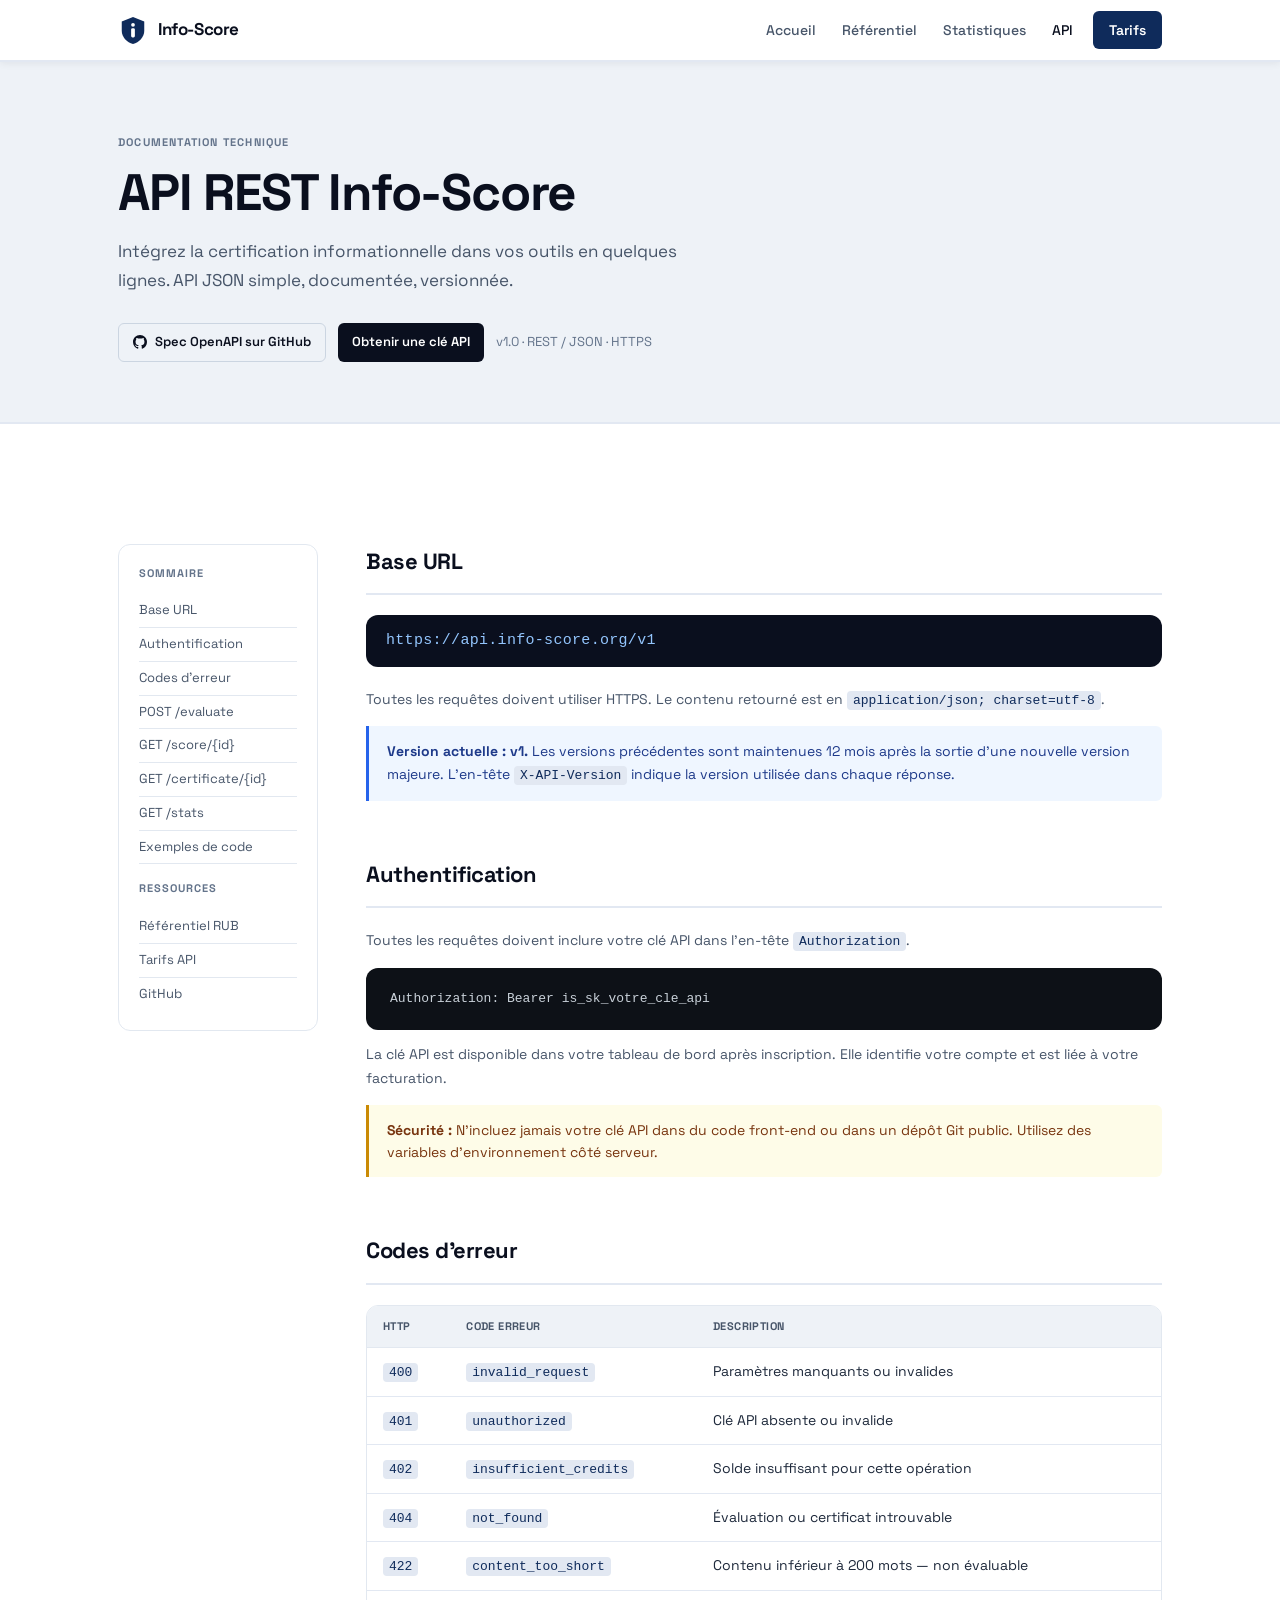
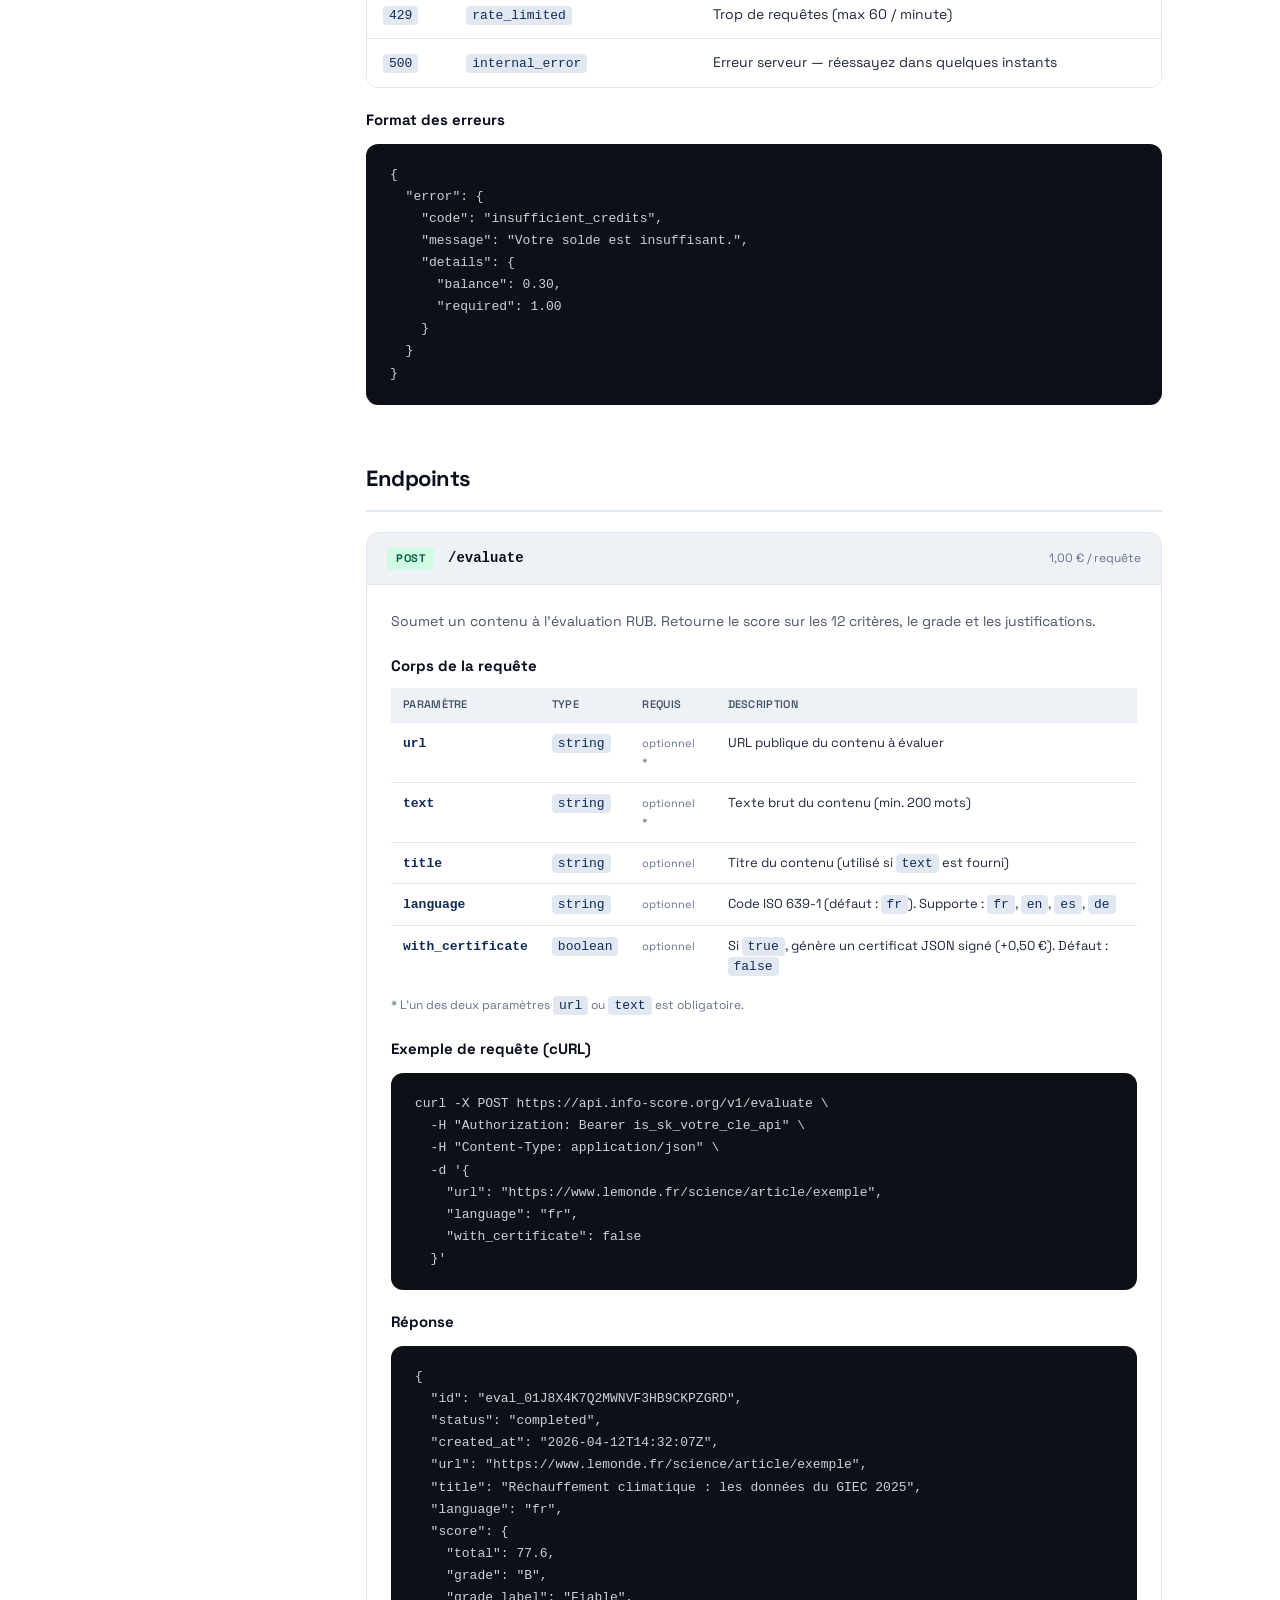
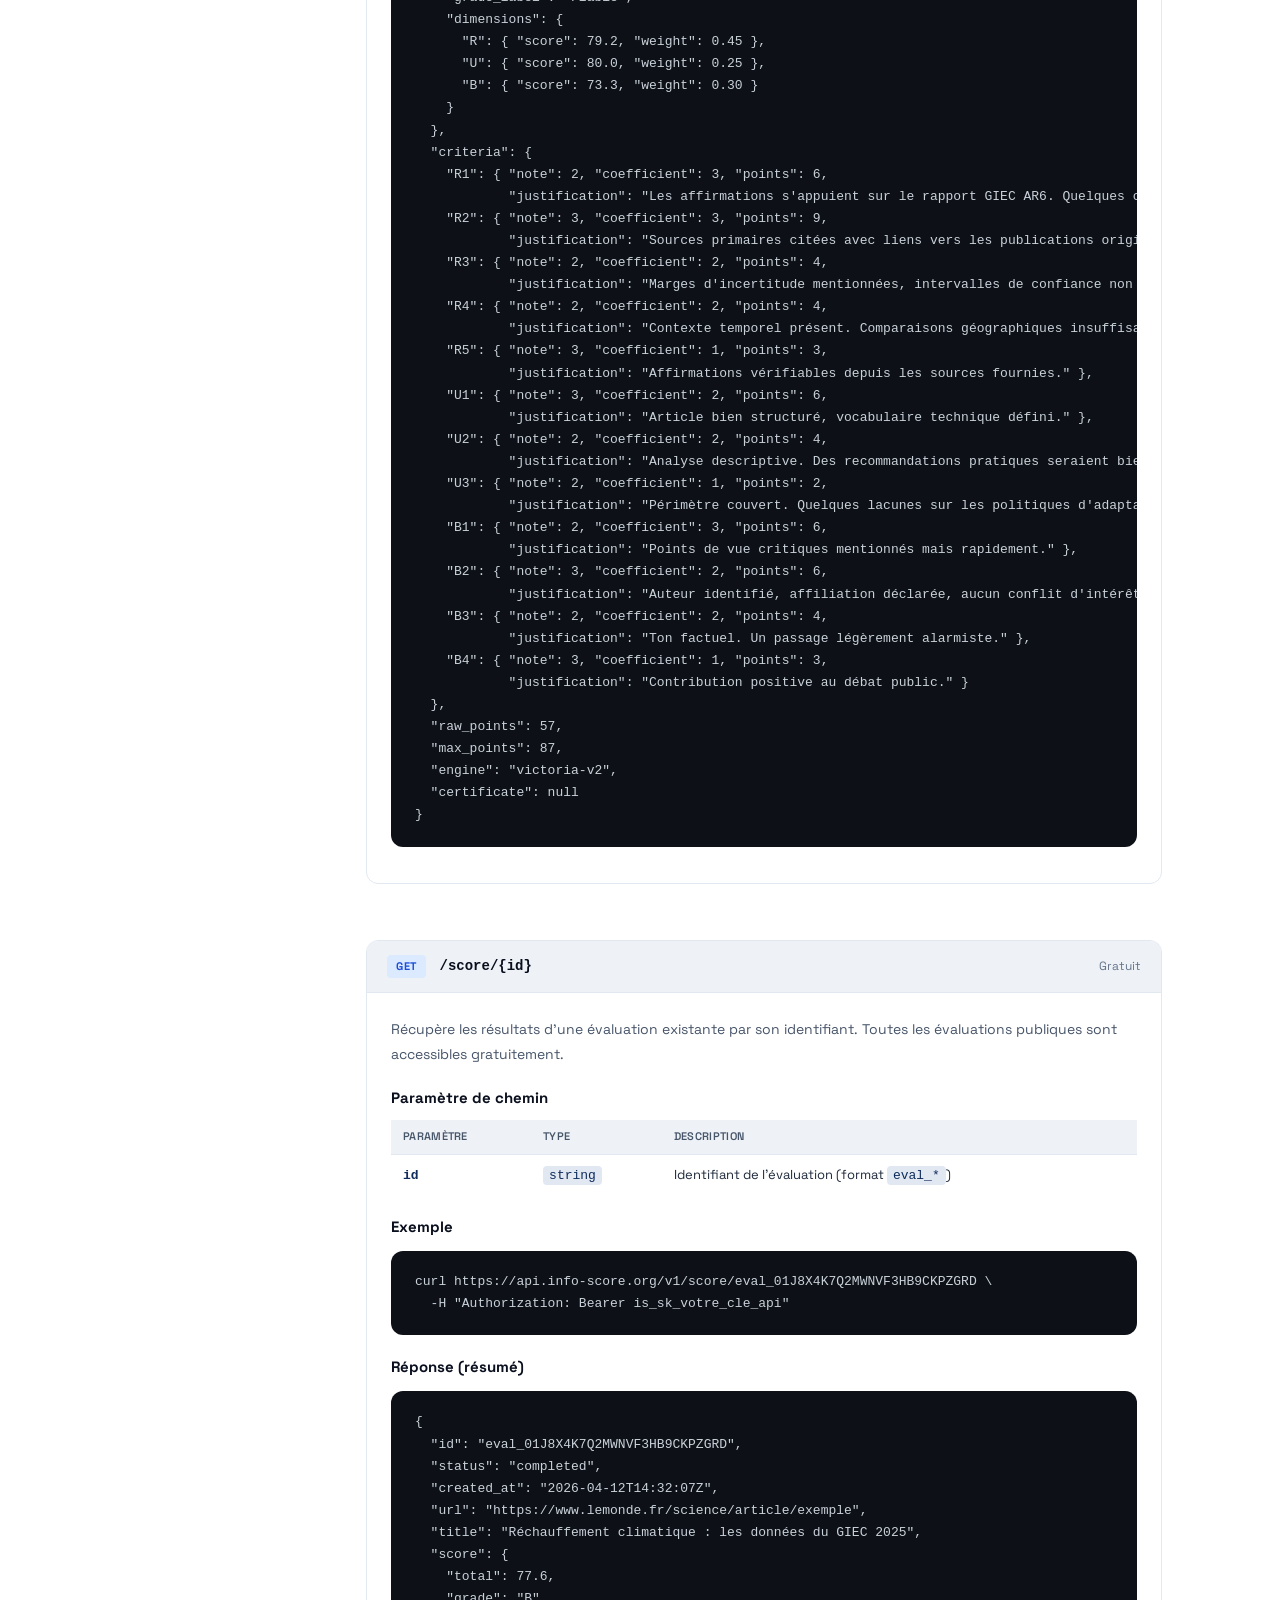
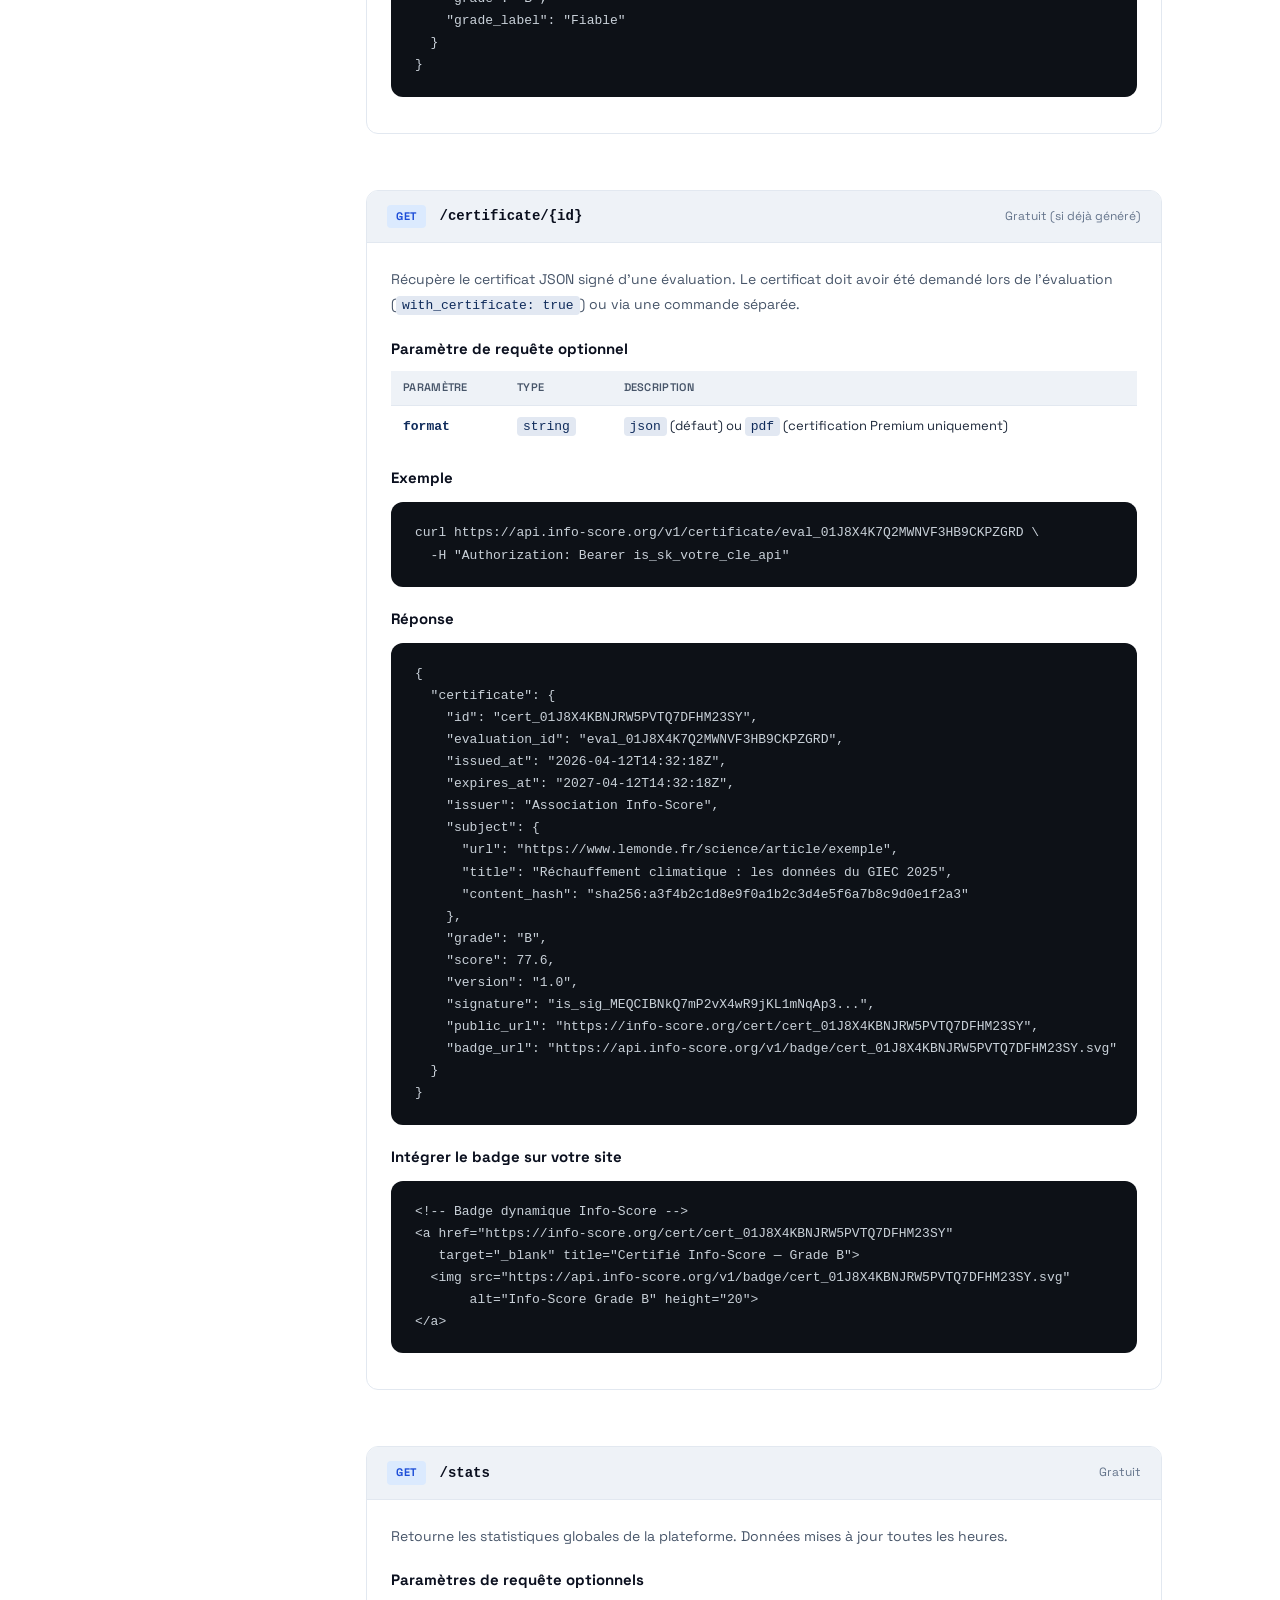
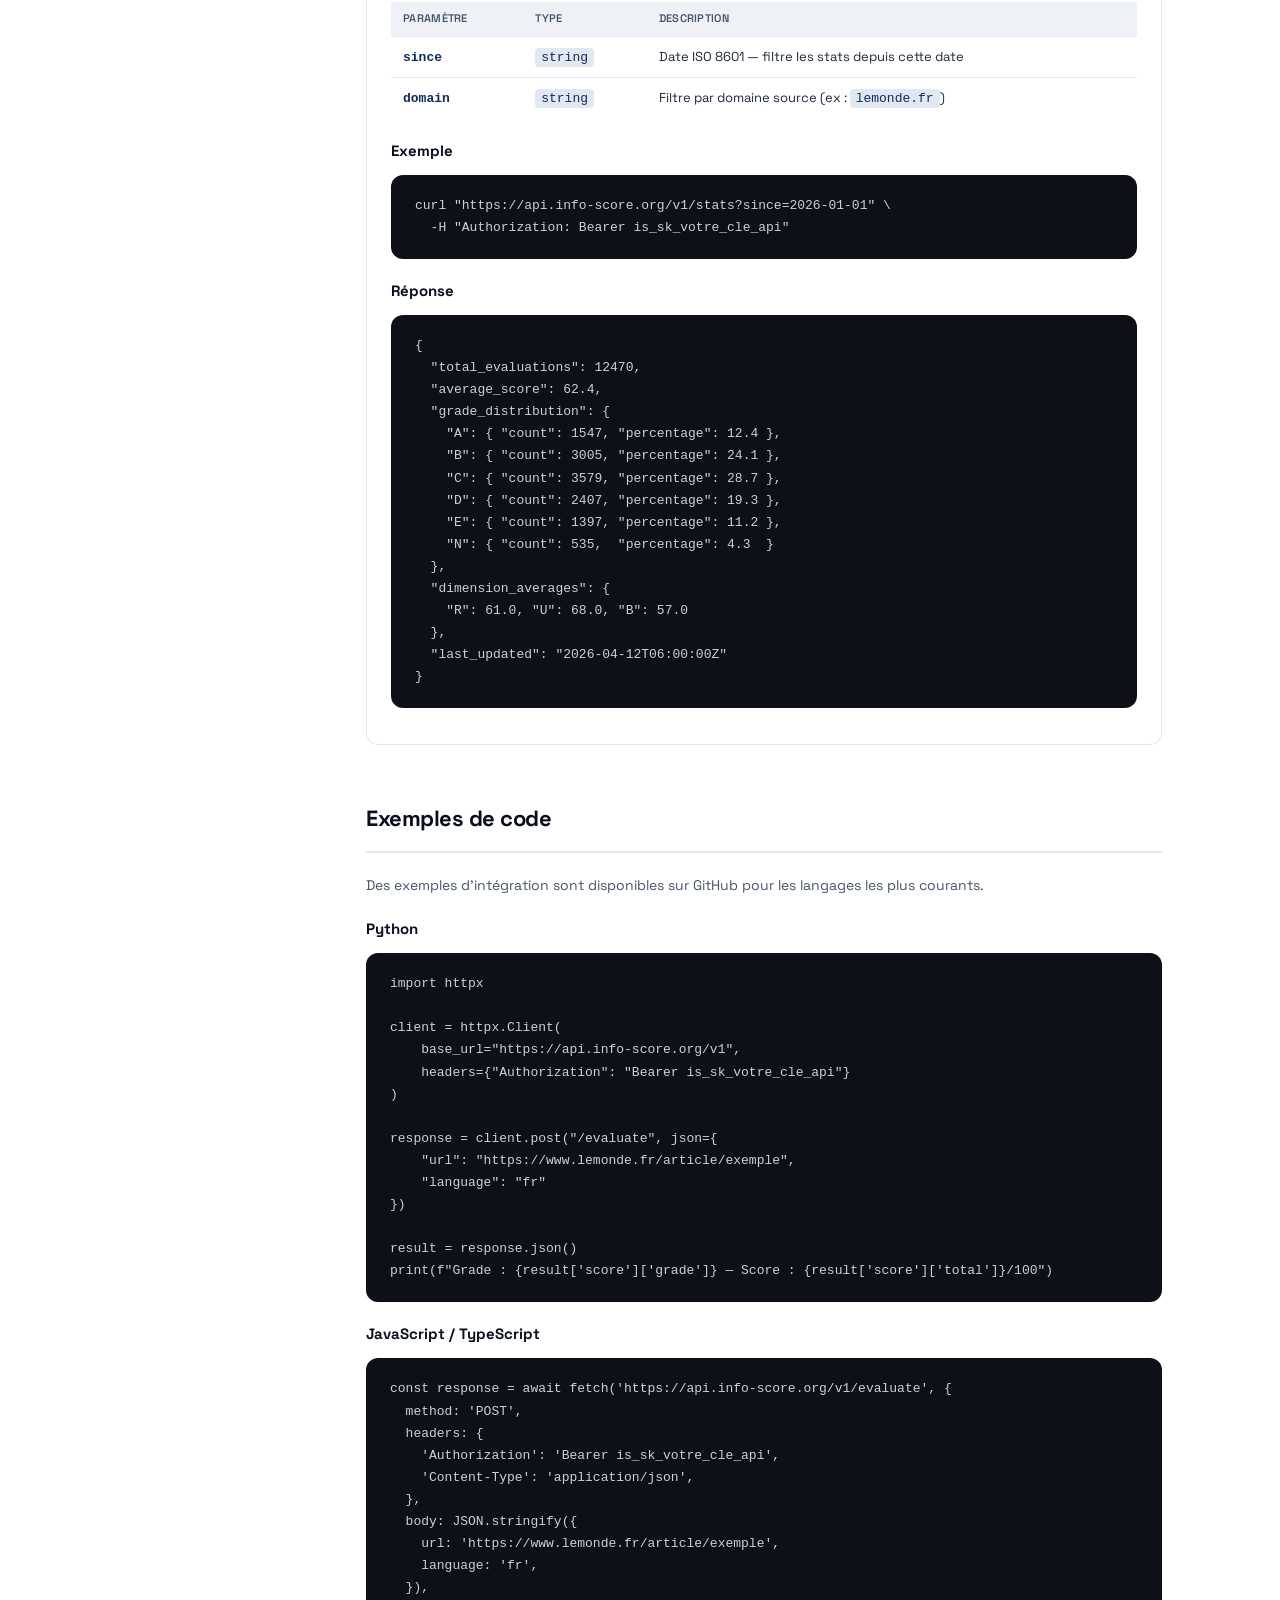
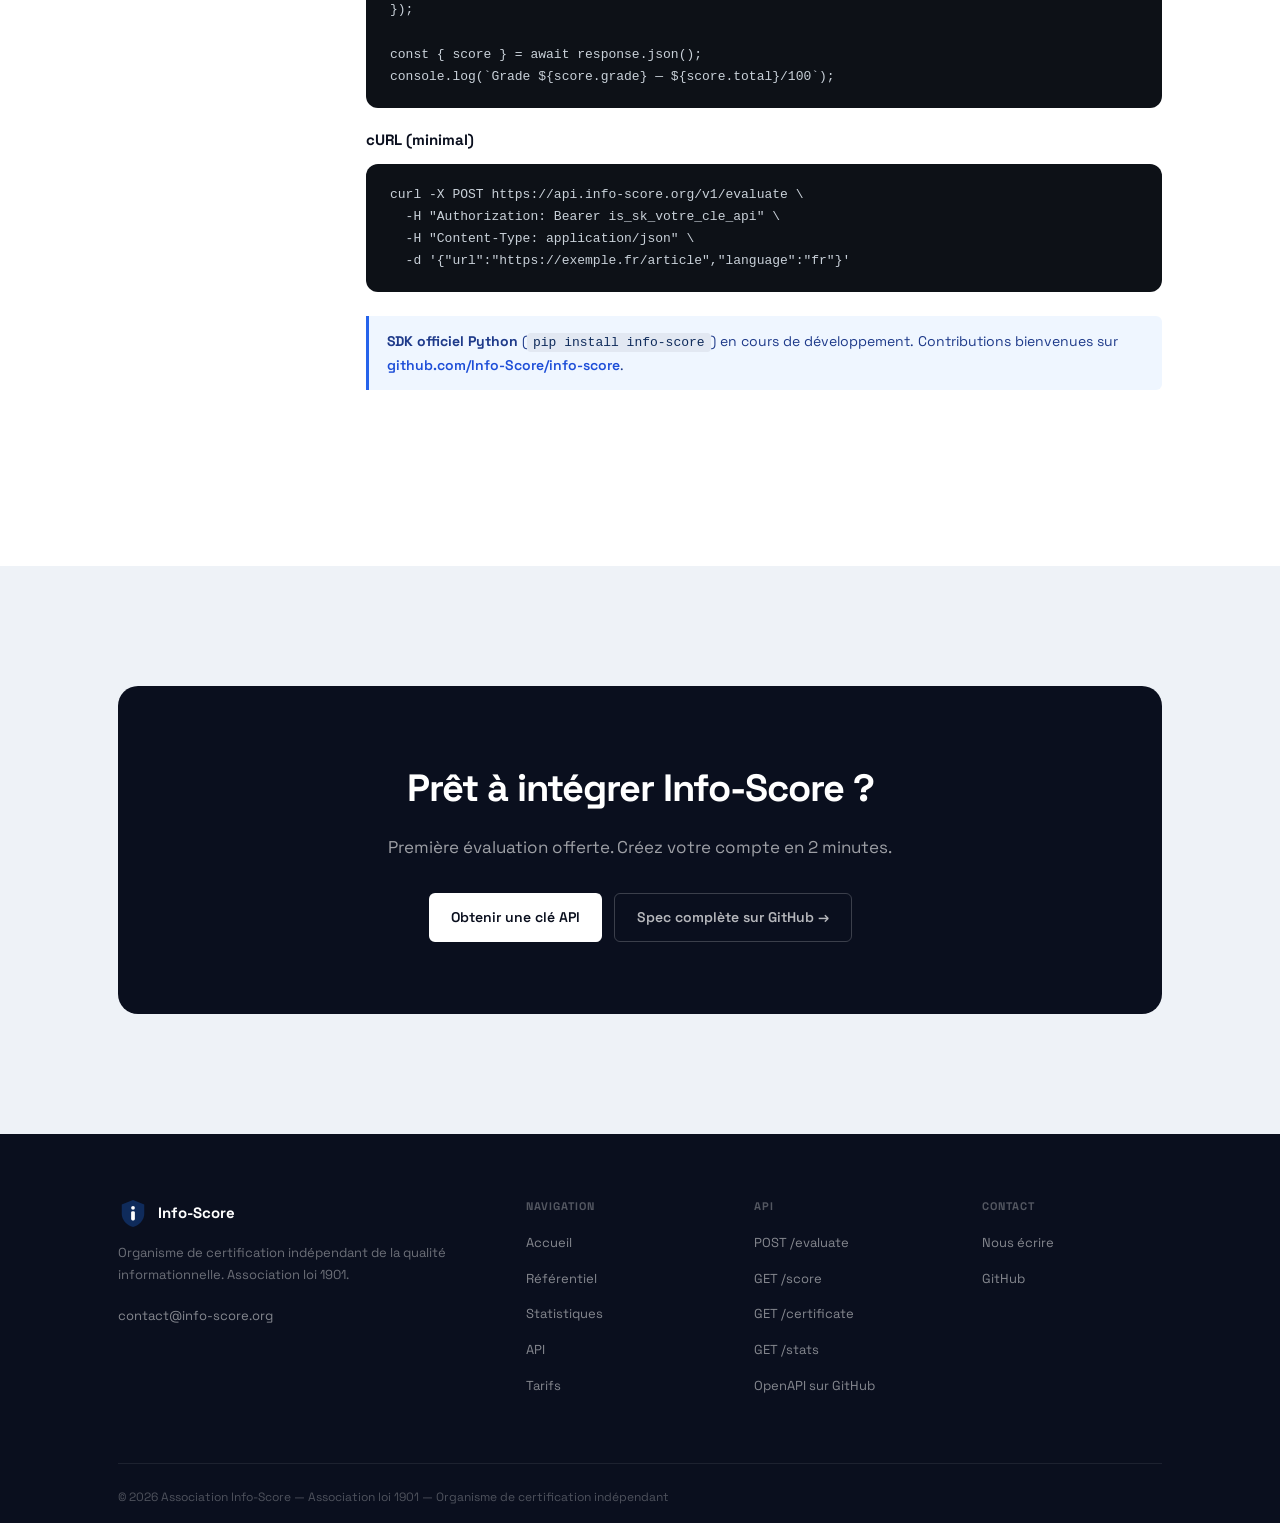
==== api.html @ 418162e5 "fix(og): utiliser og-image.png au lieu de SVG + ajouter dimensions - og:image SVG → PNG (les scraper" ====
<!DOCTYPE html>
<html lang="fr">
<head>
  <meta charset="UTF-8">
  <meta name="viewport" content="width=device-width, initial-scale=1.0">
  <title>API REST — Info-Score</title>
  <meta name="description" content="Documentation de l'API REST Info-Score : évaluer un contenu, récupérer un score, obtenir un certificat. Exemples Python, JS, cURL.">
  <link rel="icon" type="image/svg+xml" href="favicon.svg">
  <meta property="og:type" content="website">
  <meta property="og:site_name" content="Info-Score">
  <meta property="og:title" content="API REST — Info-Score">
  <meta property="og:description" content="Documentation de l'API REST Info-Score : évaluer un contenu, récupérer un score, obtenir un certificat. Exemples Python, JS, cURL.">
  <meta property="og:url" content="https://info-score.org/api.html">
  <meta property="og:image" content="https://info-score.org/og-image.png">
  <meta property="og:image:width" content="1200">
  <meta property="og:image:height" content="630">
  <meta property="og:image:type" content="image/png">
  <meta name="twitter:card" content="summary_large_image">
  <link rel="preconnect" href="https://fonts.googleapis.com">
  <link rel="preconnect" href="https://fonts.gstatic.com" crossorigin>
  <link href="https://fonts.googleapis.com/css2?family=Space+Grotesk:wght@400;500;600;700&display=swap" rel="stylesheet">
  <link rel="stylesheet" href="style.css">
</head>
<body>
  <a href="#main-content" class="skip-link">Aller au contenu principal</a>

  <!-- ── NAV ── -->
  <nav class="nav" aria-label="Navigation principale">
    <div class="container">
      <div class="nav__inner">
        <a href="index.html" class="nav__logo">
          <svg class="nav__logo-mark" viewBox="0 0 32 32" aria-hidden="true"><path d="M16 2 L28 7 L28 17 C28 23.5 22.5 29 16 31 C9.5 29 4 23.5 4 17 L4 7 Z" fill="#0f2b5b"/><circle cx="16" cy="10.5" r="2" fill="#ffffff"/><rect x="14" y="14" width="4" height="10" rx="1.5" fill="#ffffff"/></svg>
          Info-Score
        </a>
        <div class="nav__links" id="navLinks">
          <a href="index.html" class="nav__link">Accueil</a>
          <a href="referentiel.html" class="nav__link">Référentiel</a>
          <a href="statistiques.html" class="nav__link">Statistiques</a>
          <a href="api.html" class="nav__link nav__link--active">API</a>
          <a href="tarifs.html" class="nav__cta">Tarifs</a>
        </div>
        <button class="nav__toggle" onclick="const el=document.getElementById('navLinks');el.classList.toggle('open');this.setAttribute('aria-expanded',el.classList.contains('open'));" aria-label="Ouvrir le menu de navigation" aria-expanded="false">
          <svg width="20" height="20" fill="none" stroke="currentColor" stroke-width="2" viewBox="0 0 24 24">
            <path d="M3 12h18M3 6h18M3 18h18"/>
          </svg>
        </button>
      </div>
    </div>
  </nav>

  <main id="main-content">

  <!-- ── PAGE HEADER ── -->
  <div class="page-header">
    <div class="container">
      <div class="section-label">Documentation technique</div>
      <h1>API REST Info-Score</h1>
      <p>Intégrez la certification informationnelle dans vos outils en quelques lignes. API JSON simple, documentée, versionnée.</p>
      <div class="page-header-actions">
        <a href="https://github.com/Info-Score/info-score/blob/main/openapi.yaml" target="_blank" rel="noopener" class="btn btn--outline btn--sm">
          <svg width="14" height="14" fill="currentColor" viewBox="0 0 24 24"><path d="M12 0c-6.626 0-12 5.373-12 12 0 5.302 3.438 9.8 8.207 11.387.599.111.793-.261.793-.577v-2.234c-3.338.726-4.033-1.416-4.033-1.416-.546-1.387-1.333-1.756-1.333-1.756-1.089-.745.083-.729.083-.729 1.205.084 1.839 1.237 1.839 1.237 1.07 1.834 2.807 1.304 3.492.997.107-.775.418-1.305.762-1.604-2.665-.305-5.467-1.334-5.467-5.931 0-1.311.469-2.381 1.236-3.221-.124-.303-.535-1.524.117-3.176 0 0 1.008-.322 3.301 1.23.957-.266 1.983-.399 3.003-.404 1.02.005 2.047.138 3.006.404 2.291-1.552 3.297-1.23 3.297-1.23.653 1.653.242 2.874.118 3.176.77.84 1.235 1.911 1.235 3.221 0 4.609-2.807 5.624-5.479 5.921.43.372.823 1.102.823 2.222v3.293c0 .319.192.694.801.576 4.765-1.589 8.199-6.086 8.199-11.386 0-6.627-5.373-12-12-12z"/></svg>
          Spec OpenAPI sur GitHub
        </a>
        <a href="tarifs.html" class="btn btn--dark btn--sm">Obtenir une clé API</a>
        <span style="font-size:13px;color:var(--ink-4);align-self:center;">v1.0 · REST / JSON · HTTPS</span>
      </div>
    </div>
  </div>

  <!-- ── MAIN ── -->
  <section class="section">
    <div class="container">
      <div class="api-toc-mobile" aria-label="Navigation rapide API">
        <div class="api-toc-mobile__title">Sommaire</div>
        <ul class="api-toc-mobile__links">
          <li><a href="#base">Base URL</a></li>
          <li><a href="#auth">Authentification</a></li>
          <li><a href="#errors">Codes d'erreur</a></li>
          <li><a href="#evaluate">POST /evaluate</a></li>
          <li><a href="#score">GET /score/{id}</a></li>
          <li><a href="#certificate">GET /certificate/{id}</a></li>
          <li><a href="#stats">GET /stats</a></li>
          <li><a href="#sdks">Exemples de code</a></li>
        </ul>
      </div>

      <div class="api-layout">

        <!-- Sidebar -->
        <aside class="api-toc" aria-label="Navigation dans la documentation API">
          <div class="api-toc-title">Sommaire</div>
          <a href="#base">Base URL</a>
          <a href="#auth">Authentification</a>
          <a href="#errors">Codes d'erreur</a>
          <a href="#evaluate">POST /evaluate</a>
          <a href="#score">GET /score/{id}</a>
          <a href="#certificate">GET /certificate/{id}</a>
          <a href="#stats">GET /stats</a>
          <a href="#sdks">Exemples de code</a>
          <div class="api-toc-title" style="margin-top:16px;">Ressources</div>
          <a href="referentiel.html">Référentiel RUB</a>
          <a href="tarifs.html">Tarifs API</a>
          <a href="https://github.com/Info-Score/info-score" target="_blank" rel="noopener">GitHub</a>
        </aside>

        <!-- Content -->
        <div>

          <!-- Base URL -->
          <div class="api-section" id="base" data-animate>
            <h2>Base URL</h2>
            <div class="base-url">https://api.info-score.org/v1</div>
            <p>Toutes les requêtes doivent utiliser HTTPS. Le contenu retourné est en <code>application/json; charset=utf-8</code>.</p>
            <div class="note">
              <strong>Version actuelle : v1.</strong> Les versions précédentes sont maintenues 12 mois après la sortie d'une nouvelle version majeure. L'en-tête <code>X-API-Version</code> indique la version utilisée dans chaque réponse.
            </div>
          </div>

          <!-- Auth -->
          <div class="api-section" id="auth" data-animate>
            <h2>Authentification</h2>
            <p>Toutes les requêtes doivent inclure votre clé API dans l'en-tête <code>Authorization</code>.</p>
            <pre>Authorization: Bearer is_sk_votre_cle_api</pre>
            <p>La clé API est disponible dans votre tableau de bord après inscription. Elle identifie votre compte et est liée à votre facturation.</p>
            <div class="warn">
              <strong>Sécurité :</strong> N'incluez jamais votre clé API dans du code front-end ou dans un dépôt Git public. Utilisez des variables d'environnement côté serveur.
            </div>
          </div>

          <!-- Errors -->
          <div class="api-section" id="errors" data-animate>
            <h2>Codes d'erreur</h2>
            <div class="table-wrap">
              <table>
                <thead>
                  <tr><th>HTTP</th><th>Code erreur</th><th>Description</th></tr>
                </thead>
                <tbody>
                  <tr><td><code>400</code></td><td><code>invalid_request</code></td><td>Paramètres manquants ou invalides</td></tr>
                  <tr><td><code>401</code></td><td><code>unauthorized</code></td><td>Clé API absente ou invalide</td></tr>
                  <tr><td><code>402</code></td><td><code>insufficient_credits</code></td><td>Solde insuffisant pour cette opération</td></tr>
                  <tr><td><code>404</code></td><td><code>not_found</code></td><td>Évaluation ou certificat introuvable</td></tr>
                  <tr><td><code>422</code></td><td><code>content_too_short</code></td><td>Contenu inférieur à 200 mots — non évaluable</td></tr>
                  <tr><td><code>429</code></td><td><code>rate_limited</code></td><td>Trop de requêtes (max 60 / minute)</td></tr>
                  <tr><td><code>500</code></td><td><code>internal_error</code></td><td>Erreur serveur — réessayez dans quelques instants</td></tr>
                </tbody>
              </table>
            </div>
            <h3>Format des erreurs</h3>
<pre>{
  "error": {
    "code": "insufficient_credits",
    "message": "Votre solde est insuffisant.",
    "details": {
      "balance": 0.30,
      "required": 1.00
    }
  }
}</pre>
          </div>

          <!-- POST /evaluate -->
          <div class="api-section" id="evaluate" data-animate>
            <h2>Endpoints</h2>
            <div class="endpoint">
              <div class="endpoint-header">
                <span class="method method--post">POST</span>
                <span class="endpoint-path">/evaluate</span>
                <span class="endpoint-price">1,00 € / requête</span>
              </div>
              <div class="endpoint-body">
                <p>Soumet un contenu à l'évaluation RUB. Retourne le score sur les 12 critères, le grade et les justifications.</p>

                <h3>Corps de la requête</h3>
                <table class="param-table">
                  <thead><tr><th>Paramètre</th><th>Type</th><th>Requis</th><th>Description</th></tr></thead>
                  <tbody>
                    <tr>
                      <td><span class="param-name">url</span></td>
                      <td><code>string</code></td>
                      <td><span class="param-opt">optionnel *</span></td>
                      <td>URL publique du contenu à évaluer</td>
                    </tr>
                    <tr>
                      <td><span class="param-name">text</span></td>
                      <td><code>string</code></td>
                      <td><span class="param-opt">optionnel *</span></td>
                      <td>Texte brut du contenu (min. 200 mots)</td>
                    </tr>
                    <tr>
                      <td><span class="param-name">title</span></td>
                      <td><code>string</code></td>
                      <td><span class="param-opt">optionnel</span></td>
                      <td>Titre du contenu (utilisé si <code>text</code> est fourni)</td>
                    </tr>
                    <tr>
                      <td><span class="param-name">language</span></td>
                      <td><code>string</code></td>
                      <td><span class="param-opt">optionnel</span></td>
                      <td>Code ISO 639-1 (défaut : <code>fr</code>). Supporte : <code>fr</code>, <code>en</code>, <code>es</code>, <code>de</code></td>
                    </tr>
                    <tr>
                      <td><span class="param-name">with_certificate</span></td>
                      <td><code>boolean</code></td>
                      <td><span class="param-opt">optionnel</span></td>
                      <td>Si <code>true</code>, génère un certificat JSON signé (+0,50 €). Défaut : <code>false</code></td>
                    </tr>
                  </tbody>
                </table>
                <p style="font-size:12px;color:var(--ink-4);margin-top:8px;">* L'un des deux paramètres <code>url</code> ou <code>text</code> est obligatoire.</p>

                <h3>Exemple de requête (cURL)</h3>
<pre>curl -X POST https://api.info-score.org/v1/evaluate \
  -H "Authorization: Bearer is_sk_votre_cle_api" \
  -H "Content-Type: application/json" \
  -d '{
    "url": "https://www.lemonde.fr/science/article/exemple",
    "language": "fr",
    "with_certificate": false
  }'</pre>

                <h3>Réponse</h3>
<pre>{
  "id": "eval_01J8X4K7Q2MWNVF3HB9CKPZGRD",
  "status": "completed",
  "created_at": "2026-04-12T14:32:07Z",
  "url": "https://www.lemonde.fr/science/article/exemple",
  "title": "Réchauffement climatique : les données du GIEC 2025",
  "language": "fr",
  "score": {
    "total": 77.6,
    "grade": "B",
    "grade_label": "Fiable",
    "dimensions": {
      "R": { "score": 79.2, "weight": 0.45 },
      "U": { "score": 80.0, "weight": 0.25 },
      "B": { "score": 73.3, "weight": 0.30 }
    }
  },
  "criteria": {
    "R1": { "note": 2, "coefficient": 3, "points": 6,
            "justification": "Les affirmations s'appuient sur le rapport GIEC AR6. Quelques chiffres non sourcés." },
    "R2": { "note": 3, "coefficient": 3, "points": 9,
            "justification": "Sources primaires citées avec liens vers les publications originales." },
    "R3": { "note": 2, "coefficient": 2, "points": 4,
            "justification": "Marges d'incertitude mentionnées, intervalles de confiance non reportés." },
    "R4": { "note": 2, "coefficient": 2, "points": 4,
            "justification": "Contexte temporel présent. Comparaisons géographiques insuffisantes." },
    "R5": { "note": 3, "coefficient": 1, "points": 3,
            "justification": "Affirmations vérifiables depuis les sources fournies." },
    "U1": { "note": 3, "coefficient": 2, "points": 6,
            "justification": "Article bien structuré, vocabulaire technique défini." },
    "U2": { "note": 2, "coefficient": 2, "points": 4,
            "justification": "Analyse descriptive. Des recommandations pratiques seraient bienvenues." },
    "U3": { "note": 2, "coefficient": 1, "points": 2,
            "justification": "Périmètre couvert. Quelques lacunes sur les politiques d'adaptation." },
    "B1": { "note": 2, "coefficient": 3, "points": 6,
            "justification": "Points de vue critiques mentionnés mais rapidement." },
    "B2": { "note": 3, "coefficient": 2, "points": 6,
            "justification": "Auteur identifié, affiliation déclarée, aucun conflit d'intérêts apparent." },
    "B3": { "note": 2, "coefficient": 2, "points": 4,
            "justification": "Ton factuel. Un passage légèrement alarmiste." },
    "B4": { "note": 3, "coefficient": 1, "points": 3,
            "justification": "Contribution positive au débat public." }
  },
  "raw_points": 57,
  "max_points": 87,
  "engine": "victoria-v2",
  "certificate": null
}</pre>
              </div>
            </div>
          </div>

          <!-- GET /score/{id} -->
          <div class="api-section" id="score" data-animate>
            <div class="endpoint">
              <div class="endpoint-header">
                <span class="method method--get">GET</span>
                <span class="endpoint-path">/score/{id}</span>
                <span class="endpoint-price">Gratuit</span>
              </div>
              <div class="endpoint-body">
                <p>Récupère les résultats d'une évaluation existante par son identifiant. Toutes les évaluations publiques sont accessibles gratuitement.</p>

                <h3>Paramètre de chemin</h3>
                <table class="param-table">
                  <thead><tr><th>Paramètre</th><th>Type</th><th>Description</th></tr></thead>
                  <tbody>
                    <tr>
                      <td><span class="param-name">id</span></td>
                      <td><code>string</code></td>
                      <td>Identifiant de l'évaluation (format <code>eval_*</code>)</td>
                    </tr>
                  </tbody>
                </table>

                <h3>Exemple</h3>
<pre>curl https://api.info-score.org/v1/score/eval_01J8X4K7Q2MWNVF3HB9CKPZGRD \
  -H "Authorization: Bearer is_sk_votre_cle_api"</pre>

                <h3>Réponse (résumé)</h3>
<pre>{
  "id": "eval_01J8X4K7Q2MWNVF3HB9CKPZGRD",
  "status": "completed",
  "created_at": "2026-04-12T14:32:07Z",
  "url": "https://www.lemonde.fr/science/article/exemple",
  "title": "Réchauffement climatique : les données du GIEC 2025",
  "score": {
    "total": 77.6,
    "grade": "B",
    "grade_label": "Fiable"
  }
}</pre>
              </div>
            </div>
          </div>

          <!-- GET /certificate/{id} -->
          <div class="api-section" id="certificate" data-animate>
            <div class="endpoint">
              <div class="endpoint-header">
                <span class="method method--get">GET</span>
                <span class="endpoint-path">/certificate/{id}</span>
                <span class="endpoint-price">Gratuit (si déjà généré)</span>
              </div>
              <div class="endpoint-body">
                <p>Récupère le certificat JSON signé d'une évaluation. Le certificat doit avoir été demandé lors de l'évaluation (<code>with_certificate: true</code>) ou via une commande séparée.</p>

                <h3>Paramètre de requête optionnel</h3>
                <table class="param-table">
                  <thead><tr><th>Paramètre</th><th>Type</th><th>Description</th></tr></thead>
                  <tbody>
                    <tr>
                      <td><span class="param-name">format</span></td>
                      <td><code>string</code></td>
                      <td><code>json</code> (défaut) ou <code>pdf</code> (certification Premium uniquement)</td>
                    </tr>
                  </tbody>
                </table>

                <h3>Exemple</h3>
<pre>curl https://api.info-score.org/v1/certificate/eval_01J8X4K7Q2MWNVF3HB9CKPZGRD \
  -H "Authorization: Bearer is_sk_votre_cle_api"</pre>

                <h3>Réponse</h3>
<pre>{
  "certificate": {
    "id": "cert_01J8X4KBNJRW5PVTQ7DFHM23SY",
    "evaluation_id": "eval_01J8X4K7Q2MWNVF3HB9CKPZGRD",
    "issued_at": "2026-04-12T14:32:18Z",
    "expires_at": "2027-04-12T14:32:18Z",
    "issuer": "Association Info-Score",
    "subject": {
      "url": "https://www.lemonde.fr/science/article/exemple",
      "title": "Réchauffement climatique : les données du GIEC 2025",
      "content_hash": "sha256:a3f4b2c1d8e9f0a1b2c3d4e5f6a7b8c9d0e1f2a3"
    },
    "grade": "B",
    "score": 77.6,
    "version": "1.0",
    "signature": "is_sig_MEQCIBNkQ7mP2vX4wR9jKL1mNqAp3...",
    "public_url": "https://info-score.org/cert/cert_01J8X4KBNJRW5PVTQ7DFHM23SY",
    "badge_url": "https://api.info-score.org/v1/badge/cert_01J8X4KBNJRW5PVTQ7DFHM23SY.svg"
  }
}</pre>

                <h3>Intégrer le badge sur votre site</h3>
<pre>&lt;!-- Badge dynamique Info-Score --&gt;
&lt;a href="https://info-score.org/cert/cert_01J8X4KBNJRW5PVTQ7DFHM23SY"
   target="_blank" title="Certifié Info-Score — Grade B"&gt;
  &lt;img src="https://api.info-score.org/v1/badge/cert_01J8X4KBNJRW5PVTQ7DFHM23SY.svg"
       alt="Info-Score Grade B" height="20"&gt;
&lt;/a&gt;</pre>
              </div>
            </div>
          </div>

          <!-- GET /stats -->
          <div class="api-section" id="stats" data-animate>
            <div class="endpoint">
              <div class="endpoint-header">
                <span class="method method--get">GET</span>
                <span class="endpoint-path">/stats</span>
                <span class="endpoint-price">Gratuit</span>
              </div>
              <div class="endpoint-body">
                <p>Retourne les statistiques globales de la plateforme. Données mises à jour toutes les heures.</p>

                <h3>Paramètres de requête optionnels</h3>
                <table class="param-table">
                  <thead><tr><th>Paramètre</th><th>Type</th><th>Description</th></tr></thead>
                  <tbody>
                    <tr>
                      <td><span class="param-name">since</span></td>
                      <td><code>string</code></td>
                      <td>Date ISO 8601 — filtre les stats depuis cette date</td>
                    </tr>
                    <tr>
                      <td><span class="param-name">domain</span></td>
                      <td><code>string</code></td>
                      <td>Filtre par domaine source (ex : <code>lemonde.fr</code>)</td>
                    </tr>
                  </tbody>
                </table>

                <h3>Exemple</h3>
<pre>curl "https://api.info-score.org/v1/stats?since=2026-01-01" \
  -H "Authorization: Bearer is_sk_votre_cle_api"</pre>

                <h3>Réponse</h3>
<pre>{
  "total_evaluations": 12470,
  "average_score": 62.4,
  "grade_distribution": {
    "A": { "count": 1547, "percentage": 12.4 },
    "B": { "count": 3005, "percentage": 24.1 },
    "C": { "count": 3579, "percentage": 28.7 },
    "D": { "count": 2407, "percentage": 19.3 },
    "E": { "count": 1397, "percentage": 11.2 },
    "N": { "count": 535,  "percentage": 4.3  }
  },
  "dimension_averages": {
    "R": 61.0, "U": 68.0, "B": 57.0
  },
  "last_updated": "2026-04-12T06:00:00Z"
}</pre>
              </div>
            </div>
          </div>

          <!-- SDKs -->
          <div class="api-section" id="sdks" data-animate>
            <h2>Exemples de code</h2>
            <p>Des exemples d'intégration sont disponibles sur GitHub pour les langages les plus courants.</p>

            <h3>Python</h3>
<pre>import httpx

client = httpx.Client(
    base_url="https://api.info-score.org/v1",
    headers={"Authorization": "Bearer is_sk_votre_cle_api"}
)

response = client.post("/evaluate", json={
    "url": "https://www.lemonde.fr/article/exemple",
    "language": "fr"
})

result = response.json()
print(f"Grade : {result['score']['grade']} — Score : {result['score']['total']}/100")</pre>

            <h3>JavaScript / TypeScript</h3>
<pre>const response = await fetch('https://api.info-score.org/v1/evaluate', {
  method: 'POST',
  headers: {
    'Authorization': 'Bearer is_sk_votre_cle_api',
    'Content-Type': 'application/json',
  },
  body: JSON.stringify({
    url: 'https://www.lemonde.fr/article/exemple',
    language: 'fr',
  }),
});

const { score } = await response.json();
console.log(`Grade ${score.grade} — ${score.total}/100`);</pre>

            <h3>cURL (minimal)</h3>
<pre>curl -X POST https://api.info-score.org/v1/evaluate \
  -H "Authorization: Bearer is_sk_votre_cle_api" \
  -H "Content-Type: application/json" \
  -d '{"url":"https://exemple.fr/article","language":"fr"}'</pre>

            <div class="note" style="margin-top:24px;">
              <strong>SDK officiel Python</strong> (<code>pip install info-score</code>) en cours de développement. Contributions bienvenues sur <a href="https://github.com/Info-Score/info-score" target="_blank" rel="noopener" style="color:#1d4ed8;font-weight:600;">github.com/Info-Score/info-score</a>.
            </div>
          </div>

        </div>
      </div>
    </div>
  </section>

  <!-- ── CTA ── -->
  <section class="section section--alt">
    <div class="container" data-animate>
      <div class="cta-block">
        <h2>Prêt à intégrer Info-Score ?</h2>
        <p>Première évaluation offerte. Créez votre compte en 2 minutes.</p>
        <div class="flex flex-wrap justify-center gap-12">
          <a href="mailto:contact@info-score.org?subject=Création de compte API" class="btn btn--light">Obtenir une clé API</a>
          <a href="https://github.com/Info-Score/info-score/blob/main/openapi.yaml" target="_blank" rel="noopener" class="btn btn--ghost-white">Spec complète sur GitHub →</a>
        </div>
      </div>
    </div>
  </section>

  </main>

  <!-- ── FOOTER ── -->
  <footer class="footer">
    <div class="container">
      <div class="footer__grid">
        <div>
          <div class="footer__brand">
            <svg class="nav__logo-mark" viewBox="0 0 32 32" aria-hidden="true"><path d="M16 2 L28 7 L28 17 C28 23.5 22.5 29 16 31 C9.5 29 4 23.5 4 17 L4 7 Z" fill="#0f2b5b"/><circle cx="16" cy="10.5" r="2" fill="#ffffff"/><rect x="14" y="14" width="4" height="10" rx="1.5" fill="#ffffff"/></svg>
            <div class="footer__brand-name">Info-Score</div>
          </div>
          <p class="footer__brand-desc">Organisme de certification indépendant de la qualité informationnelle. Association loi 1901.</p>
          <a href="mailto:contact@info-score.org" class="footer__mail">contact@info-score.org</a>
        </div>
        <div>
          <div class="footer__col-title">Navigation</div>
          <ul class="footer__links">
            <li><a href="index.html">Accueil</a></li>
            <li><a href="referentiel.html">Référentiel</a></li>
            <li><a href="statistiques.html">Statistiques</a></li>
            <li><a href="api.html">API</a></li>
            <li><a href="tarifs.html">Tarifs</a></li>
          </ul>
        </div>
        <div>
          <div class="footer__col-title">API</div>
          <ul class="footer__links">
            <li><a href="#evaluate">POST /evaluate</a></li>
            <li><a href="#score">GET /score</a></li>
            <li><a href="#certificate">GET /certificate</a></li>
            <li><a href="#stats">GET /stats</a></li>
            <li><a href="https://github.com/Info-Score/info-score/blob/main/openapi.yaml" target="_blank" rel="noopener">OpenAPI sur GitHub</a></li>
          </ul>
        </div>
        <div>
          <div class="footer__col-title">Contact</div>
          <ul class="footer__links">
            <li><a href="mailto:contact@info-score.org">Nous écrire</a></li>
            <li><a href="https://github.com/Info-Score/info-score" target="_blank" rel="noopener">GitHub</a></li>
          </ul>
        </div>
      </div>
      <div class="footer__bottom">
        <div>© 2026 Association Info-Score — Association loi 1901 — Organisme de certification indépendant</div>
      </div>
    </div>
  </footer>

  <script>
    const obs = new IntersectionObserver(entries => {
      entries.forEach(e => { if (e.isIntersecting) e.target.classList.add('is-visible'); });
    }, { threshold: 0.07, rootMargin: '0px 0px -40px 0px' });
    document.querySelectorAll('[data-animate]').forEach(el => obs.observe(el));
  </script>
</body>
</html>
---- style.css ----
/* ============================================================
   Info-Score v2 — Design System
   Minimaliste radical · Space Grotesk · Accent deep navy
   ============================================================ */

/* ---- Design tokens ---- */
:root {
  --font: 'Space Grotesk', system-ui, -apple-system, sans-serif;

  /* Neutrals */
  --ink:       #0a0f1e;
  --ink-2:     #1e293b;
  --ink-3:     #475569;
  --ink-4:     #64748b;
  --surface:   #ffffff;
  --surface-2: #eef2f7;
  --surface-3: #e2e8f2;
  --accent:    #0f2b5b;
  --accent-h:  #1a3a6b;
  --border:    #e2e8f0;
  --border-2:  #cbd5e1;

  /* Grade palette */
  --ga: #16a34a; --ga-bg: #f0fdf4; --ga-bd: #bbf7d0;
  --gb: #2563eb; --gb-bg: #eff6ff; --gb-bd: #bfdbfe;
  --gc: #ca8a04; --gc-bg: #fefce8; --gc-bd: #fef08a;
  --gd: #ea580c; --gd-bg: #fff7ed; --gd-bd: #fed7aa;
  --ge: #dc2626; --ge-bg: #fef2f2; --ge-bd: #fecaca;
  --gn: #64748b; --gn-bg: #f8fafc; --gn-bd: #e2e8f0;

  /* Scale */
  --section:   120px;
  --container: 1100px;
  --r:         6px;
  --r-lg:      12px;
  --r-xl:      20px;

  /* Shadow */
  --sh-sm: 0 1px 4px rgba(10,15,30,.08);
  --sh:    0 2px 12px rgba(10,15,30,.10), 0 1px 3px rgba(10,15,30,.06);
  --sh-lg: 0 12px 36px rgba(10,15,30,.14), 0 4px 8px rgba(10,15,30,.08);

  --ease: cubic-bezier(.4,0,.2,1);
  --t: .2s;
}

/* ---- Reset ---- */
*, *::before, *::after { box-sizing: border-box; margin: 0; padding: 0; }
html { scroll-behavior: smooth; font-size: 16px; }
body {
  font-family: var(--font);
  color: var(--ink);
  background: var(--surface);
  line-height: 1.6;
  -webkit-font-smoothing: antialiased;
  -moz-osx-font-smoothing: grayscale;
}
img, svg { max-width: 100%; display: block; }
a { color: inherit; text-decoration: none; }
button { font-family: inherit; }

/* ---- Layout ---- */
.container {
  max-width: var(--container);
  margin: 0 auto;
  padding: 0 28px;
}
.section       { padding: var(--section) 0; }
.section--alt  { background: var(--surface-2); }
.section--dark { background: var(--ink); color: var(--surface); }

/* ---- Navigation ---- */
.nav {
  position: sticky; top: 0; z-index: 200;
  background: rgba(255,255,255,.97);
  backdrop-filter: blur(12px);
  -webkit-backdrop-filter: blur(12px);
  border-bottom: 2px solid var(--surface-3);
  box-shadow: 0 1px 8px rgba(10,15,30,.07);
}
.nav__inner {
  display: flex; align-items: center;
  justify-content: space-between;
  height: 60px; gap: 8px;
}
.nav__logo {
  display: flex; align-items: center; gap: 10px;
  font-weight: 800; font-size: 17px; color: var(--ink);
  letter-spacing: -.4px; flex-shrink: 0;
}
.nav__logo-mark {
  width: 30px; height: 30px; flex-shrink: 0;
}
.nav__links { display: flex; align-items: center; gap: 2px; }
.nav__link {
  padding: 7px 12px; border-radius: var(--r);
  font-size: 14px; font-weight: 500; color: var(--ink-3);
  transition: color var(--t) var(--ease), background var(--t) var(--ease);
}
.nav__link:hover { color: var(--ink); background: var(--surface-2); }
.nav__link--active { color: var(--ink); }
.nav__cta {
  padding: 8px 16px; border-radius: var(--r);
  font-size: 14px; font-weight: 600;
  background: var(--accent); color: #fff;
  transition: background var(--t) var(--ease);
  margin-left: 6px;
}
.nav__cta:hover { background: var(--accent-h); }
.nav__toggle {
  display: none; background: none; border: none;
  cursor: pointer; color: var(--ink); padding: 4px;
}

/* ---- Hero ---- */
.hero {
  padding: 100px 0 80px;
  border-bottom: 1px solid var(--border);
}
.hero__label {
  display: inline-flex; align-items: center; gap: 6px;
  font-size: 12px; font-weight: 600; letter-spacing: .5px;
  text-transform: uppercase; color: var(--ink-3);
  padding: 5px 12px; border: 1px solid var(--border);
  border-radius: 100px; margin-bottom: 28px;
}
.hero__title {
  font-size: clamp(40px, 6.5vw, 80px);
  font-weight: 700; line-height: 1.06;
  letter-spacing: -2.5px; color: var(--ink);
  margin-bottom: 24px; max-width: 880px;
}
.hero__sub {
  font-size: clamp(16px, 1.8vw, 19px);
  color: var(--ink-3); line-height: 1.7;
  max-width: 560px; margin-bottom: 40px;
}
.hero__actions {
  display: flex; gap: 12px; align-items: center;
  flex-wrap: wrap; margin-bottom: 68px;
}
.hero__stats {
  display: flex; padding-top: 40px;
  border-top: 1px solid var(--border);
}
.hero__stat {
  flex: 1; padding-right: 32px;
  border-right: 1px solid var(--border);
  margin-right: 32px;
}
.hero__stat:last-child {
  border-right: none; margin-right: 0; padding-right: 0;
}
.hero__stat-n {
  font-size: 38px; font-weight: 800; color: var(--accent);
  letter-spacing: -2px; line-height: 1.05;
}
.hero__stat-l {
  font-size: 13px; color: var(--ink-3); margin-top: 6px; font-weight: 500;
}

/* ---- Buttons ---- */
.btn {
  display: inline-flex; align-items: center; gap: 8px;
  padding: 12px 22px; border-radius: var(--r);
  font-size: 14px; font-weight: 600; font-family: var(--font);
  cursor: pointer; border: none;
  transition: all var(--t) var(--ease); white-space: nowrap;
}
.btn--dark {
  background: var(--ink); color: #fff;
}
.btn--dark:hover { background: var(--ink-2); }
.btn--accent {
  background: var(--accent); color: #fff;
}
.btn--accent:hover { background: var(--accent-h); }
.btn--outline {
  background: transparent; color: var(--ink);
  border: 1px solid var(--border-2);
}
.btn--outline:hover { border-color: var(--ink); background: var(--surface-2); }
.btn--ghost {
  background: transparent; color: var(--ink-3);
  padding-left: 0; padding-right: 0;
}
.btn--ghost:hover { color: var(--ink); }
.btn--sm { padding: 8px 14px; font-size: 13px; }

/* ---- Badges ---- */
.badge {
  display: inline-flex; align-items: center; justify-content: center;
  font-weight: 800; letter-spacing: .5px; line-height: 1;
}
.badge--lg { width: 48px; height: 48px; font-size: 22px; border-radius: var(--r-lg); }
.badge--md { width: 36px; height: 36px; font-size: 16px; border-radius: var(--r); }
.badge--sm { width: 26px; height: 26px; font-size: 11px; border-radius: 4px; }
.badge--A { background: var(--ga); color: #fff; }
.badge--B { background: var(--gb); color: #fff; }
.badge--C { background: var(--gc); color: #fff; }
.badge--D { background: var(--gd); color: #fff; }
.badge--E { background: var(--ge); color: #fff; }
.badge--N { background: var(--gn); color: #fff; }

/* ---- Generic card ---- */
.card {
  background: var(--surface); border: 1px solid var(--border);
  border-radius: var(--r-lg); padding: 28px;
  box-shadow: var(--sh-sm);
  transition: box-shadow var(--t) var(--ease), border-color var(--t) var(--ease);
}
.card:hover { box-shadow: var(--sh-lg); border-color: var(--border-2); }

/* ---- Section headers ---- */
.section-label {
  font-size: 11px; font-weight: 700; letter-spacing: 1.2px;
  text-transform: uppercase; color: var(--ink-4); margin-bottom: 12px;
}
.section-title {
  font-size: clamp(22px, 3vw, 36px); font-weight: 700;
  letter-spacing: -.8px; line-height: 1.2; margin-bottom: 14px;
}
.section-sub {
  font-size: 16px; color: var(--ink-3); line-height: 1.65;
  max-width: 520px;
}
.section-header         { margin-bottom: 56px; }
.section-header--center { text-align: center; }
.section-header--center .section-sub { margin: 0 auto; }

/* ---- Page header (interior) ---- */
.page-header {
  padding: 72px 0 60px;
  background: var(--surface-2);
  border-bottom: 2px solid var(--surface-3);
}
.page-header h1 {
  font-size: clamp(28px, 4vw, 52px);
  font-weight: 700; letter-spacing: -1.2px;
  line-height: 1.12; margin-bottom: 16px;
}
.page-header p {
  font-size: 17px; color: var(--ink-3);
  max-width: 580px; line-height: 1.7;
}
.page-header-actions { display: flex; gap: 12px; flex-wrap: wrap; margin-top: 28px; }

/* ---- TOC bar ---- */
.toc-bar {
  background: var(--surface); border-bottom: 1px solid var(--border);
  position: sticky; top: 60px; z-index: 100;
}
.toc-bar__inner {
  display: flex; align-items: center; gap: 6px;
  padding: 11px 0; overflow-x: auto; white-space: nowrap;
  font-size: 13px; color: var(--ink-4); scrollbar-width: none;
}
.toc-bar__inner::-webkit-scrollbar { display: none; }
.toc-bar__inner a { color: var(--ink-3); font-weight: 500; transition: color var(--t) var(--ease); }
.toc-bar__inner a:hover { color: var(--accent); }
.toc-sep { color: var(--border-2); user-select: none; }

/* ---- RUB cards ---- */
.rub-grid { display: grid; grid-template-columns: repeat(3, 1fr); gap: 20px; }
.rub-card {
  background: var(--surface); border: 1px solid var(--border);
  border-radius: var(--r-lg); padding: 32px 28px;
  position: relative; overflow: hidden;
  box-shadow: var(--sh-sm);
  transition: box-shadow var(--t) var(--ease);
}
.rub-card:hover { box-shadow: var(--sh-lg); }
.rub-card::after {
  content: ''; position: absolute; bottom: 0; left: 0; right: 0; height: 2px;
}
.rub-card--R::after { background: var(--gb); }
.rub-card--U::after { background: #059669; }
.rub-card--B::after { background: var(--gc); }
.rub-letter {
  display: inline-flex; align-items: center; justify-content: center;
  width: 44px; height: 44px; border-radius: 10px; margin-bottom: 20px;
  font-size: 20px; font-weight: 800;
}
.rub-letter--R { background: #dbeafe; color: #1d4ed8; }
.rub-letter--U { background: #d1fae5; color: #065f46; }
.rub-letter--B { background: #fef9c3; color: #854d0e; }
.rub-pct { font-size: 44px; font-weight: 700; letter-spacing: -2px; line-height: 1; margin-bottom: 2px; }
.rub-pct--R { color: var(--gb); }
.rub-pct--U { color: #059669; }
.rub-pct--B { color: var(--gc); }
.rub-name  { font-size: 17px; font-weight: 700; margin-bottom: 4px; }
.rub-dim   { font-size: 12px; color: var(--ink-4); font-weight: 500; text-transform: uppercase; letter-spacing: .5px; margin-bottom: 16px; }
.rub-desc  { font-size: 14px; color: var(--ink-3); line-height: 1.65; margin-bottom: 16px; }
.rub-crit  { font-size: 12px; color: var(--ink-4); line-height: 1.7; }

/* ---- Steps ---- */
.steps { display: grid; grid-template-columns: repeat(3, 1fr); gap: 4px; background: var(--border); border-radius: var(--r-xl); overflow: hidden; }
.step {
  background: var(--surface); padding: 40px 32px;
}
.step__num {
  font-size: 52px; font-weight: 800; letter-spacing: -3px;
  color: var(--ink-4); margin-bottom: 20px; line-height: 1; user-select: none;
}
.step__title { font-size: 17px; font-weight: 700; margin-bottom: 10px; }
.step__desc  { font-size: 14px; color: var(--ink-3); line-height: 1.65; }

/* ---- Showcase grid ---- */
.showcase-grid {
  display: grid; grid-template-columns: repeat(2, 1fr);
  gap: 1px; background: var(--border);
  border: 1px solid var(--border); border-radius: var(--r-xl); overflow: hidden;
}
.showcase-card {
  background: var(--surface); padding: 24px;
  display: flex; gap: 16px; align-items: flex-start;
  transition: background var(--t) var(--ease);
}
.showcase-card:hover { background: var(--surface-2); }
.showcase-content { flex: 1; min-width: 0; }
.showcase-meta   { font-size: 12px; color: var(--ink-4); margin-bottom: 6px; }
.showcase-title  { font-size: 14px; font-weight: 600; color: var(--ink); line-height: 1.45; margin-bottom: 8px; }
.showcase-score  { font-size: 12px; color: var(--ink-3); margin-bottom: 6px; }
.showcase-score strong { color: var(--ink-2); }
.showcase-excerpt { font-size: 13px; color: var(--ink-3); line-height: 1.55; }

/* ---- Grade cards ---- */
.grades-grid { display: grid; grid-template-columns: repeat(3, 1fr); gap: 12px; }
.grade-card {
  border: 1px solid; border-radius: var(--r-lg); padding: 20px 22px;
}
.grade-card--A { background: var(--ga-bg); border-color: var(--ga-bd); }
.grade-card--B { background: var(--gb-bg); border-color: var(--gb-bd); }
.grade-card--C { background: var(--gc-bg); border-color: var(--gc-bd); }
.grade-card--D { background: var(--gd-bg); border-color: var(--gd-bd); }
.grade-card--E { background: var(--ge-bg); border-color: var(--ge-bd); }
.grade-card--N { background: var(--gn-bg); border-color: var(--gn-bd); }
.grade-card__top { display: flex; align-items: center; gap: 12px; margin-bottom: 10px; }
.grade-card__name { font-size: 15px; font-weight: 700; }
.grade-card__threshold { font-size: 14px; font-weight: 700; margin-left: auto; }
.grade-card--A .grade-card__threshold { color: var(--ga); }
.grade-card--B .grade-card__threshold { color: var(--gb); }
.grade-card--C .grade-card__threshold { color: var(--gc); }
.grade-card--D .grade-card__threshold { color: var(--gd); }
.grade-card--E .grade-card__threshold { color: var(--ge); }
.grade-card--N .grade-card__threshold { color: var(--gn); }
.grade-card__desc { font-size: 13px; color: var(--ink-3); line-height: 1.6; }

/* ---- Pricing ---- */
.pricing-grid { display: grid; grid-template-columns: repeat(3, 1fr); gap: 20px; }
.pricing-card {
  background: var(--surface); border: 1px solid var(--border);
  border-radius: var(--r-xl); padding: 32px;
  box-shadow: var(--sh);
}
.pricing-card--featured { border-color: var(--accent); border-width: 2px; }
.pricing-tier { font-size: 11px; font-weight: 700; text-transform: uppercase; letter-spacing: 1px; color: var(--ink-4); margin-bottom: 10px; }
.pricing-price {
  font-size: 42px; font-weight: 700; letter-spacing: -2px;
  line-height: 1; margin-bottom: 4px; color: var(--ink);
}
.pricing-price span { font-size: 16px; font-weight: 400; color: var(--ink-3); letter-spacing: 0; }
.pricing-note { font-size: 12px; color: var(--ink-4); margin-bottom: 20px; }
.pricing-desc {
  font-size: 14px; color: var(--ink-3); line-height: 1.65;
  margin-bottom: 24px; padding-bottom: 24px; border-bottom: 1px solid var(--border);
}
.pricing-features { list-style: none; margin-bottom: 28px; }
.pricing-features li {
  display: flex; gap: 10px; font-size: 14px;
  padding: 8px 0; border-bottom: 1px solid var(--surface-3);
}
.pricing-features li:last-child { border-bottom: none; }
.pricing-features li::before {
  content: '✓'; color: var(--ga); font-weight: 700;
  flex-shrink: 0; margin-top: 1px;
}
.pricing-btn {
  display: block; text-align: center; padding: 13px;
  border-radius: var(--r); font-weight: 600; font-size: 14px;
  transition: all var(--t) var(--ease); font-family: var(--font);
}
.pricing-btn--dark    { background: var(--ink); color: #fff; border: none; }
.pricing-btn--dark:hover { background: var(--ink-2); }
.pricing-btn--accent  { background: var(--accent); color: #fff; border: none; }
.pricing-btn--accent:hover { background: var(--accent-h); }
.pricing-btn--outline { border: 1px solid var(--border-2); color: var(--ink); background: none; }
.pricing-btn--outline:hover { border-color: var(--ink); background: var(--surface-2); }

/* ---- Comparison table ---- */
.compare-table th:not(:first-child) { text-align: center; }
.compare-table td:not(:first-child) { text-align: center; }
.check  { color: var(--ga); font-weight: 700; font-size: 16px; }
.cross  { color: var(--border-2); font-size: 16px; }

/* ---- FAQ ---- */
.faq { max-width: 700px; margin: 0 auto; }
.faq-item { border-bottom: 1px solid var(--border); }
.faq-q {
  width: 100%; background: none; border: none; text-align: left;
  cursor: pointer; padding: 20px 0;
  font-size: 15px; font-weight: 600; color: var(--ink);
  display: flex; justify-content: space-between; align-items: center; gap: 16px;
  font-family: var(--font); transition: color var(--t) var(--ease);
}
.faq-q:hover { color: var(--accent); }
.faq-q .chevron { flex-shrink: 0; transition: transform var(--t) var(--ease); color: var(--ink-4); }
.faq-a {
  font-size: 14px; color: var(--ink-3); line-height: 1.8;
  padding-bottom: 20px; padding-right: 32px; display: none;
}
.faq-item.open .faq-a   { display: block; }
.faq-item.open .chevron { transform: rotate(180deg); }

/* ---- KPI grid ---- */
.kpi-grid { display: grid; grid-template-columns: repeat(4, 1fr); gap: 16px; margin-bottom: 48px; }
.kpi {
  background: var(--surface); border: 1px solid var(--border);
  border-radius: var(--r-lg); padding: 24px 28px;
  box-shadow: var(--sh);
  border-top: 3px solid var(--accent);
}
.kpi__val   { font-size: 40px; font-weight: 800; letter-spacing: -2px; color: var(--accent); margin-bottom: 6px; line-height: 1; }
.kpi__label { font-size: 13px; color: var(--ink-3); font-weight: 500; }

/* ---- Charts ---- */
.charts-grid { display: grid; grid-template-columns: 1fr 1fr; gap: 20px; margin-bottom: 20px; }
.chart-card {
  background: var(--surface); border: 1px solid var(--border);
  border-radius: var(--r-lg); padding: 28px;
  box-shadow: var(--sh-sm);
}
.chart-title { font-size: 16px; font-weight: 700; margin-bottom: 4px; }
.chart-sub   { font-size: 12px; color: var(--ink-4); margin-bottom: 24px; }

/* ---- Bar rows ---- */
.bar-row   { display: flex; align-items: center; gap: 12px; margin-bottom: 10px; }
.bar-label { font-size: 13px; font-weight: 500; width: 160px; flex-shrink: 0; color: var(--ink-2); }
.bar-track { flex: 1; background: var(--surface-3); border-radius: 4px; overflow: hidden; height: 8px; }
.bar-fill  { height: 100%; border-radius: 4px; transition: width .9s var(--ease); }
.bar-value { font-size: 13px; color: var(--ink-3); width: 44px; text-align: right; flex-shrink: 0; font-weight: 600; }

/* ---- Source rows ---- */
.source-row {
  display: flex; align-items: center; justify-content: space-between;
  padding: 14px 0; border-bottom: 1px solid var(--border);
}
.source-row:last-child { border-bottom: none; }
.source-name { font-size: 14px; font-weight: 600; color: var(--ink); }
.source-meta { font-size: 12px; color: var(--ink-4); margin-top: 2px; }

/* ---- Table ---- */
.table-wrap { overflow-x: auto; border-radius: var(--r-lg); border: 1px solid var(--border); }
table { width: 100%; border-collapse: collapse; font-size: 14px; }
thead th {
  padding: 12px 16px; background: var(--surface-2); text-align: left;
  font-size: 11px; font-weight: 700; color: var(--ink-3);
  letter-spacing: .4px; text-transform: uppercase;
  border-bottom: 1px solid var(--border);
}
tbody tr { border-bottom: 1px solid var(--surface-3); transition: background var(--t) var(--ease); }
tbody tr:last-child { border-bottom: none; }
tbody tr:hover { background: var(--surface-2); }
tbody td { padding: 13px 16px; color: var(--ink-2); vertical-align: top; line-height: 1.5; }
tfoot td { padding: 13px 16px; background: var(--ink); color: #fff; font-weight: 700; }
.coeff { font-weight: 700; color: var(--accent); }
.dim-badge {
  display: inline-flex; align-items: center; justify-content: center;
  width: 22px; height: 22px; border-radius: 4px;
  font-size: 11px; font-weight: 700;
}
.dim-R { background: #dbeafe; color: #1d4ed8; }
.dim-U { background: #d1fae5; color: #065f46; }
.dim-B { background: #fef9c3; color: #854d0e; }

/* ---- Formula ---- */
.formula-box {
  background: var(--ink); color: #fff;
  border-radius: var(--r-xl); padding: 48px;
  text-align: center; margin: 32px 0;
}
.formula-label { font-size: 11px; text-transform: uppercase; letter-spacing: 1px; color: rgba(255,255,255,.35); margin-bottom: 16px; }
.formula-eq {
  font-family: 'SF Mono', 'Fira Mono', 'Consolas', monospace;
  font-size: clamp(14px, 2.2vw, 22px);
  color: #93c5fd; margin-bottom: 16px; line-height: 1.4;
}
.formula-note { font-size: 14px; color: rgba(255,255,255,.5); line-height: 1.8; }

/* ---- API layout ---- */
.api-layout { display: grid; grid-template-columns: 200px minmax(0, 1fr); gap: 48px; align-items: start; }
.api-toc {
  position: sticky; top: 76px;
  background: var(--surface); border: 1px solid var(--border);
  border-radius: var(--r-lg); padding: 20px;
}
.api-toc-title { font-size: 11px; font-weight: 700; text-transform: uppercase; letter-spacing: 1px; color: var(--ink-4); margin-bottom: 12px; }
.api-toc a {
  display: block; font-size: 13px; color: var(--ink-3);
  padding: 6px 0; border-bottom: 1px solid var(--border);
  transition: color var(--t) var(--ease);
}
.api-toc a:last-child { border-bottom: none; }
.api-toc a:hover { color: var(--accent); }
.api-section { margin-bottom: 56px; }
.api-section h2 {
  font-size: 22px; font-weight: 700; letter-spacing: -.5px;
  padding-bottom: 14px; border-bottom: 2px solid var(--surface-3);
  margin-bottom: 20px; color: var(--ink);
}
.api-section h3 { font-size: 15px; font-weight: 700; margin: 20px 0 10px; }
.api-section p  { font-size: 14px; color: var(--ink-3); line-height: 1.75; margin-bottom: 14px; }
code {
  background: var(--surface-3); padding: 2px 6px; border-radius: 4px;
  font-family: 'SF Mono', 'Fira Mono', 'Consolas', monospace;
  font-size: 13px; color: var(--accent);
}
pre {
  background: #0d1117; color: #c9d1d9;
  border-radius: var(--r-lg); padding: 20px 24px;
  overflow-x: auto; font-size: 13px; line-height: 1.7;
  font-family: 'SF Mono', 'Fira Mono', 'Consolas', monospace; margin: 12px 0;
}
pre code { background: none; padding: 0; color: inherit; font-size: inherit; }

/* ---- Endpoint cards ---- */
.endpoint { border: 1px solid var(--border); border-radius: var(--r-lg); overflow: hidden; margin-bottom: 20px; }
.endpoint-header {
  display: flex; align-items: center; gap: 14px;
  padding: 14px 20px; background: var(--surface-2); border-bottom: 1px solid var(--border);
}
.method { font-size: 11px; font-weight: 700; padding: 3px 9px; border-radius: 4px; letter-spacing: .5px; }
.method--post { background: #d1fae5; color: #065f46; }
.method--get  { background: #dbeafe; color: #1d4ed8; }
.endpoint-path  { font-family: monospace; font-size: 14px; font-weight: 600; color: var(--ink); }
.endpoint-price { margin-left: auto; font-size: 12px; color: var(--ink-4); }
.endpoint-body  { padding: 24px; }
.param-table { width: 100%; border-collapse: collapse; font-size: 13px; }
.param-table th { text-align: left; padding: 8px 12px; background: var(--surface-2); font-weight: 600; color: var(--ink-3); font-size: 11px; text-transform: uppercase; letter-spacing: .3px; }
.param-table td { padding: 10px 12px; border-top: 1px solid var(--border); vertical-align: top; color: var(--ink-2); }
.param-name { font-family: monospace; font-weight: 700; color: var(--accent); }
.param-req  { font-size: 11px; color: var(--ge); font-weight: 700; }
.param-opt  { font-size: 11px; color: var(--ink-4); }

/* ---- Alert boxes ---- */
.note { background: #eff6ff; border-left: 3px solid var(--gb); border-radius: 0 var(--r) var(--r) 0; padding: 14px 18px; font-size: 14px; color: #1e3a8a; margin: 14px 0; line-height: 1.6; }
.warn { background: #fefce8; border-left: 3px solid var(--gc); border-radius: 0 var(--r) var(--r) 0; padding: 14px 18px; font-size: 14px; color: #78350f; margin: 14px 0; line-height: 1.6; }

/* ---- Base URL box ---- */
.base-url { background: var(--ink); color: #93c5fd; padding: 14px 20px; border-radius: var(--r-lg); font-family: monospace; font-size: 15px; margin: 12px 0 20px; letter-spacing: .3px; }

/* ---- CTA block ---- */
.cta-block {
  background: var(--ink); border-radius: var(--r-xl);
  padding: 72px 48px; text-align: center; color: #fff;
}
.cta-block h2 { font-size: clamp(24px, 3vw, 38px); font-weight: 700; letter-spacing: -1px; margin-bottom: 14px; }
.cta-block p  { font-size: 17px; color: rgba(255,255,255,.6); margin-bottom: 32px; line-height: 1.65; }
.cta-block .btn--light { background: #fff; color: var(--ink); }
.cta-block .btn--light:hover { background: #f1f5f9; }
.cta-block .btn--ghost-white { background: none; color: rgba(255,255,255,.7); border: 1px solid rgba(255,255,255,.2); }
.cta-block .btn--ghost-white:hover { border-color: rgba(255,255,255,.5); color: #fff; }

/* ---- Footer ---- */
.footer { background: var(--ink); color: rgba(255,255,255,.6); padding: 64px 0 32px; }
.footer__grid { display: grid; grid-template-columns: 2fr 1fr 1fr 1fr; gap: 48px; margin-bottom: 56px; }
.footer__brand { display: flex; align-items: center; gap: 10px; margin-bottom: 14px; }
.footer__brand-name { font-size: 15px; font-weight: 700; color: #fff; }
.footer__brand-desc { font-size: 13px; line-height: 1.7; color: rgba(255,255,255,.4); margin-bottom: 16px; }
.footer__mail { font-size: 13px; color: rgba(255,255,255,.5); transition: color var(--t) var(--ease); }
.footer__mail:hover { color: #fff; }
.footer__col-title { font-size: 11px; font-weight: 700; text-transform: uppercase; letter-spacing: 1px; color: rgba(255,255,255,.3); margin-bottom: 14px; }
.footer__links { list-style: none; }
.footer__links li { margin-bottom: 10px; }
.footer__links a { font-size: 13px; color: rgba(255,255,255,.5); transition: color var(--t) var(--ease); }
.footer__links a:hover { color: #fff; }
.footer__bottom {
  border-top: 1px solid rgba(255,255,255,.08); padding-top: 24px;
  display: flex; justify-content: space-between; align-items: center;
  font-size: 12px; color: rgba(255,255,255,.28); flex-wrap: wrap; gap: 8px;
}

/* ---- Scroll animations ---- */
[data-animate] {
  opacity: 0;
  transform: translateY(22px);
  transition: opacity .65s var(--ease), transform .65s var(--ease);
}
[data-animate].is-visible { opacity: 1; transform: translateY(0); }
[data-delay="1"] { transition-delay: .1s; }
[data-delay="2"] { transition-delay: .2s; }
[data-delay="3"] { transition-delay: .3s; }
[data-delay="4"] { transition-delay: .4s; }

/* ---- Utilities ---- */
.text-center  { text-align: center; }
.flex         { display: flex; }
.flex-wrap    { flex-wrap: wrap; }
.items-center { align-items: center; }
.justify-center { justify-content: center; }
.gap-12 { gap: 12px; }
.gap-14 { gap: 14px; }
.mt-8  { margin-top: 8px;  }
.mt-12 { margin-top: 12px; }
.mt-16 { margin-top: 16px; }
.mt-24 { margin-top: 24px; }
.mt-32 { margin-top: 32px; }
.mt-48 { margin-top: 48px; }
.mb-16 { margin-bottom: 16px; }
.mb-24 { margin-bottom: 24px; }
.mb-32 { margin-bottom: 32px; }
.mb-48 { margin-bottom: 48px; }
.w-full { width: 100%; }

/* ---- Responsive ---- */
@media (max-width: 960px) {
  :root { --section: 80px; }
  .rub-grid  { grid-template-columns: 1fr; }
  .charts-grid { grid-template-columns: 1fr; }
  .footer__grid { grid-template-columns: 1fr 1fr; }
  .hero__stats { flex-wrap: wrap; }
  .hero__stat { flex: 1 1 40%; border-right: none; padding-right: 0; margin-right: 0; }
}
@media (max-width: 768px) {
  .steps  { grid-template-columns: 1fr; gap: 1px; border-radius: var(--r-lg); }
  .showcase-grid { grid-template-columns: 1fr; }
  .grades-grid   { grid-template-columns: repeat(2, 1fr); }
  .pricing-grid  { grid-template-columns: 1fr; }
  .kpi-grid      { grid-template-columns: repeat(2, 1fr); }
  .api-layout    { grid-template-columns: 1fr; }
  .api-toc       { display: none; }
  .nav__links    { display: none; }
  .nav__links.open {
    display: flex; flex-direction: column;
    position: absolute; top: 60px; left: 0; right: 0;
    background: rgba(255,255,255,.97);
    backdrop-filter: blur(12px);
    border-bottom: 1px solid var(--border);
    padding: 12px 28px 16px; gap: 2px;
    box-shadow: var(--sh-lg);
  }
  .nav__toggle { display: flex; align-items: center; }
  .nav__inner  { position: relative; }
  .hero { padding: 60px 0 52px; }
  .hero__title { letter-spacing: -1.5px; }
  .hero__stats { gap: 20px; }
  .hero__stat  { flex: 1 1 40%; }
  .cta-block   { padding: 48px 24px; }
  .formula-box { padding: 32px 24px; }
}
@media (max-width: 480px) {
  .grades-grid { grid-template-columns: 1fr; }
  .kpi-grid    { grid-template-columns: 1fr; }
  .footer__grid { grid-template-columns: 1fr; }
  .hero__stat  { flex: 1 1 100%; }
}

/* ---- Skip link ---- */
.skip-link {
  position: absolute; top: -100%; left: 8px;
  background: var(--accent); color: #fff;
  padding: 8px 16px; border-radius: var(--r);
  font-size: 14px; font-weight: 600; z-index: 1000;
  text-decoration: none; white-space: nowrap;
}
.skip-link:focus { top: 8px; outline: 2px solid #fff; outline-offset: 2px; }

/* ---- Focus visible ---- */
a:focus-visible,
button:focus-visible {
  outline: 2px solid var(--accent);
  outline-offset: 2px;
  border-radius: 2px;
}
.nav__cta:focus-visible,
.btn:focus-visible,
.pricing-btn:focus-visible { border-radius: var(--r); }

/* ---- Referentiel layout helpers ---- */
.dim-card {
  display: grid;
  grid-template-columns: 96px 1fr;
  gap: 32px;
  align-items: start;
}
.formula-stats-grid {
  display: grid;
  grid-template-columns: repeat(3, 1fr);
  gap: 16px;
  margin-top: 24px;
}
.process-grid {
  display: grid;
  grid-template-columns: repeat(2, 1fr);
  gap: 16px;
}

/* ---- Bar label wide variant ---- */
.bar-label--wide { width: 200px; }

/* ---- API mobile TOC nav ---- */
.api-toc-mobile { display: none; }

@media (max-width: 768px) {
  .api-toc-mobile {
    display: block;
    background: var(--surface);
    border: 1px solid var(--border);
    border-radius: var(--r-lg);
    padding: 16px 20px;
    margin-bottom: 32px;
  }
  .api-toc-mobile__title {
    font-size: 11px; font-weight: 700;
    text-transform: uppercase; letter-spacing: 1px;
    color: var(--ink-4); margin-bottom: 10px;
  }
  .api-toc-mobile__links {
    display: flex; flex-wrap: wrap; gap: 6px;
    list-style: none;
  }
  .api-toc-mobile__links a {
    font-size: 13px; color: var(--ink-3);
    padding: 5px 10px; border-radius: var(--r);
    border: 1px solid var(--border);
    transition: all var(--t) var(--ease);
    display: block;
  }
  .api-toc-mobile__links a:hover { color: var(--accent); border-color: var(--accent); }
}
@media (max-width: 600px) {
  .dim-card { grid-template-columns: 1fr; gap: 16px; }
  .formula-stats-grid { grid-template-columns: 1fr; }
  .process-grid { grid-template-columns: 1fr; }
}
@media (max-width: 480px) {
  .bar-label { width: 80px; font-size: 12px; }
  .bar-label--wide { width: 120px; }
  .bar-value { width: 36px; font-size: 12px; }
}
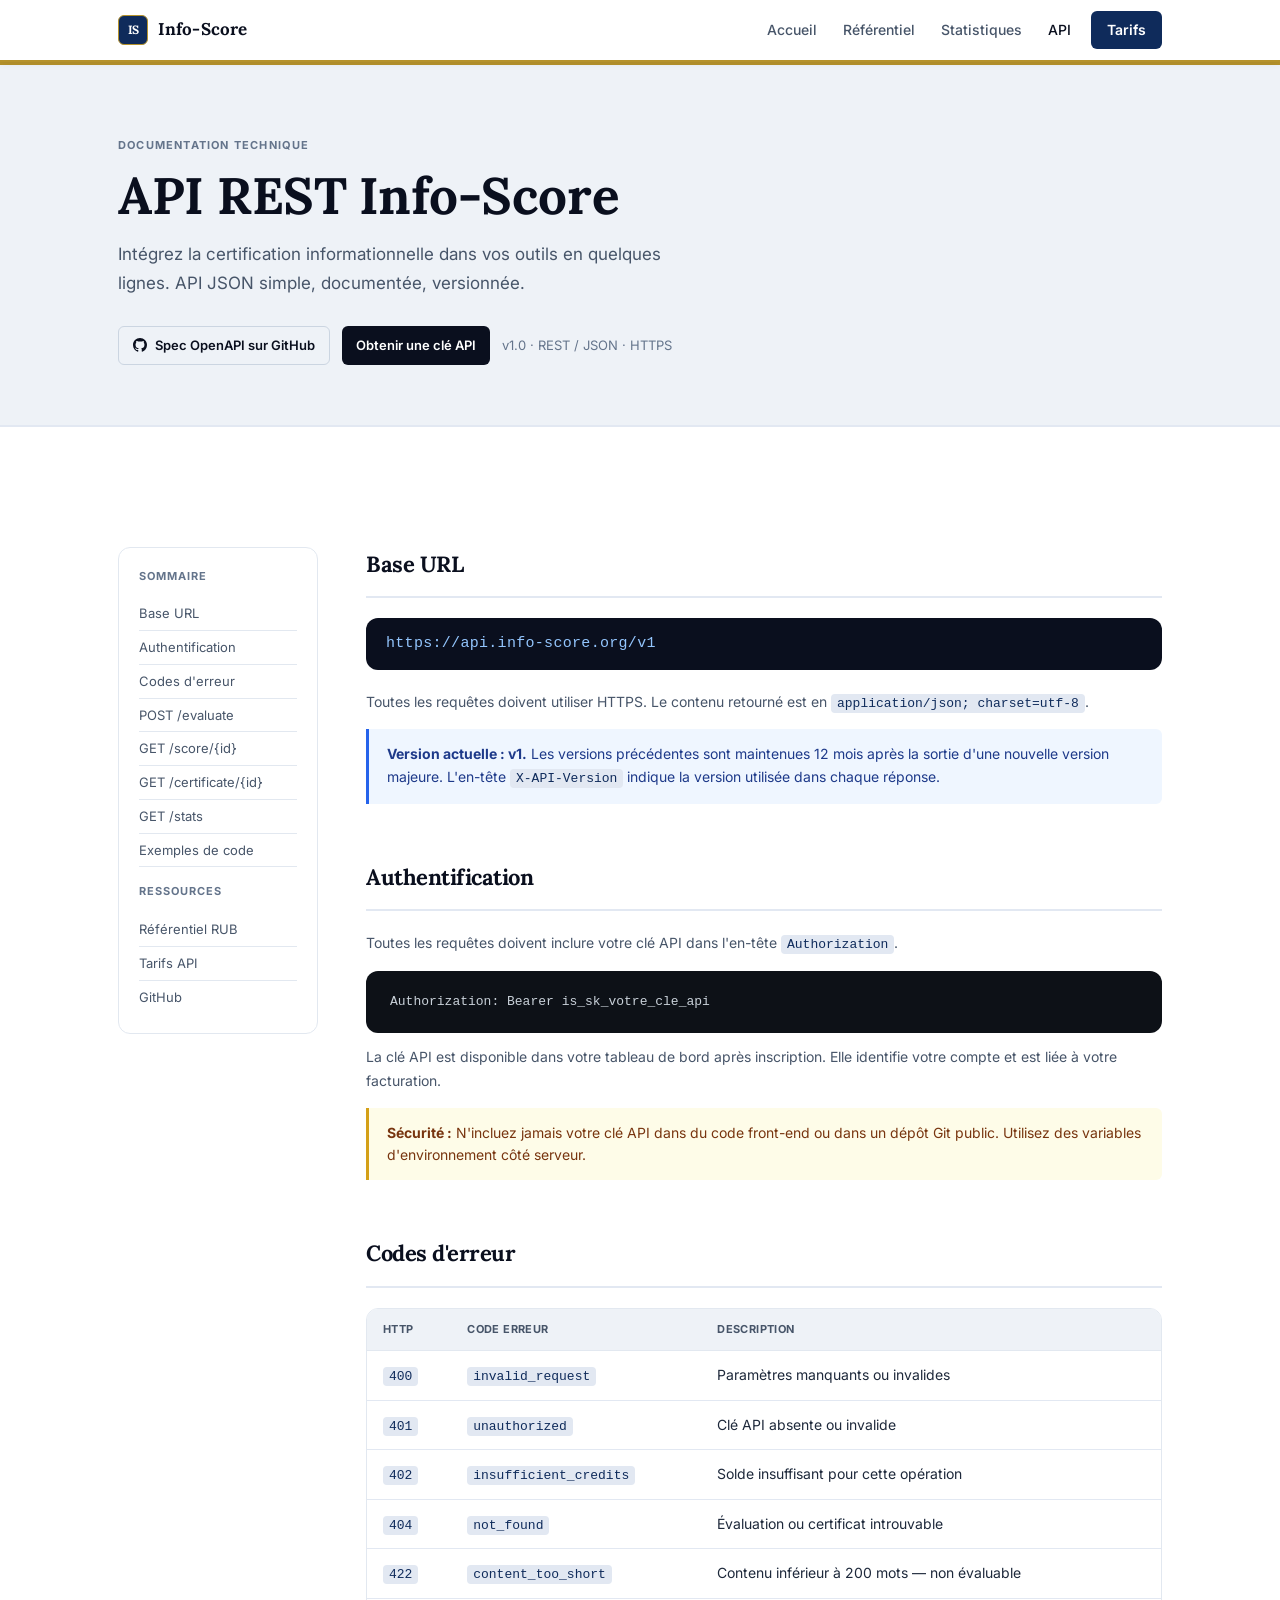
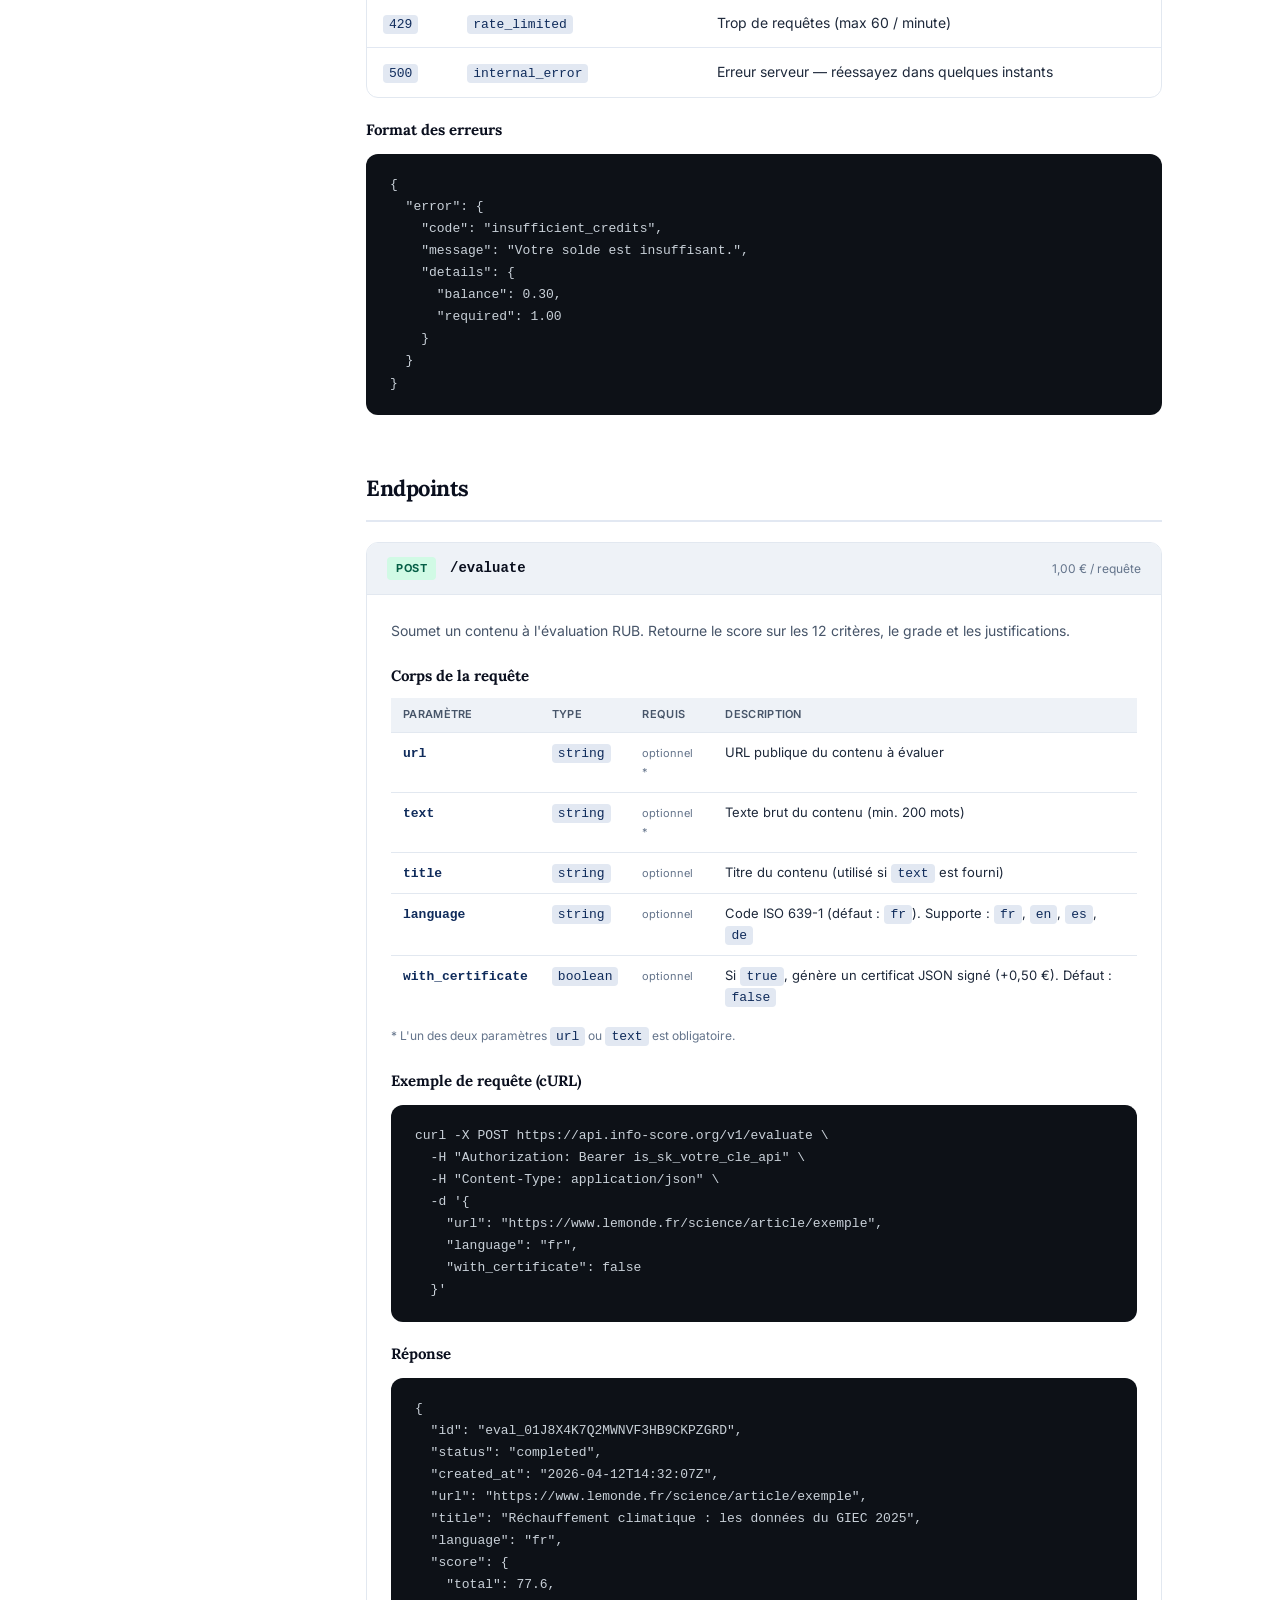
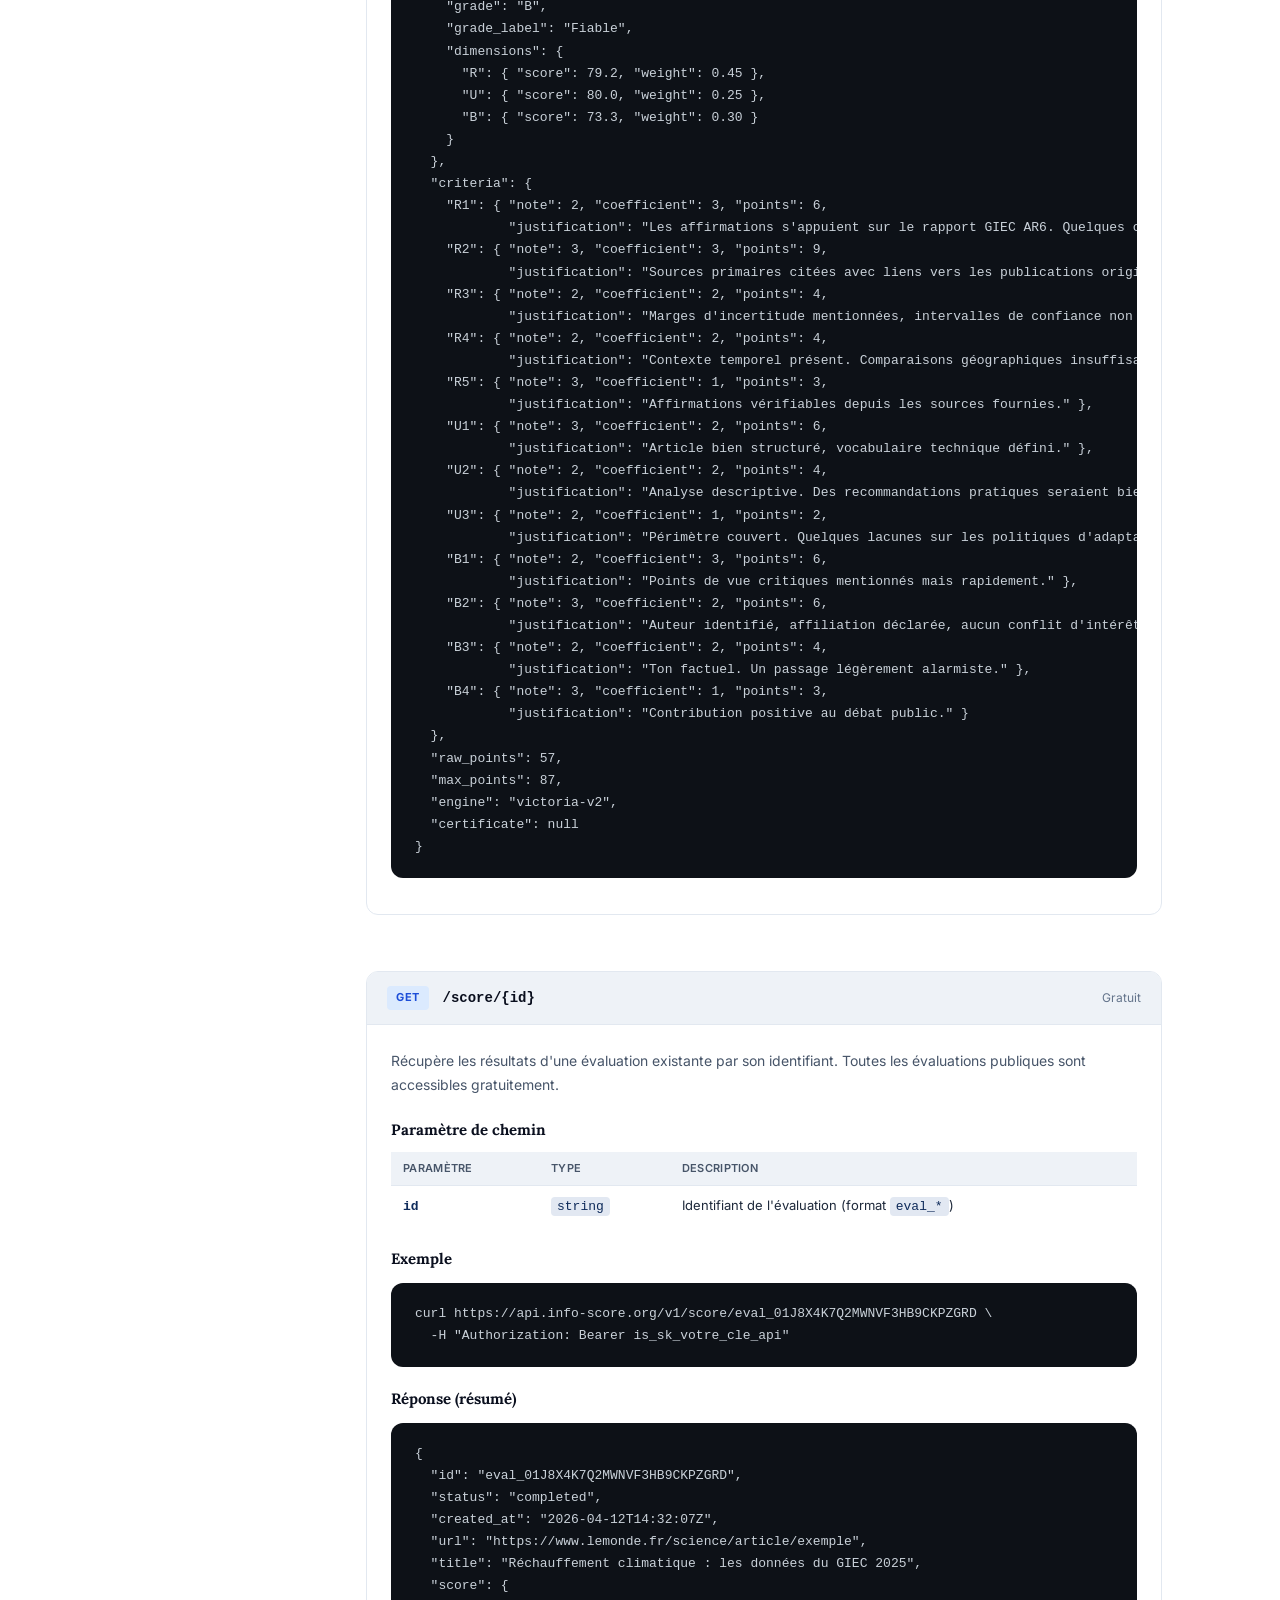
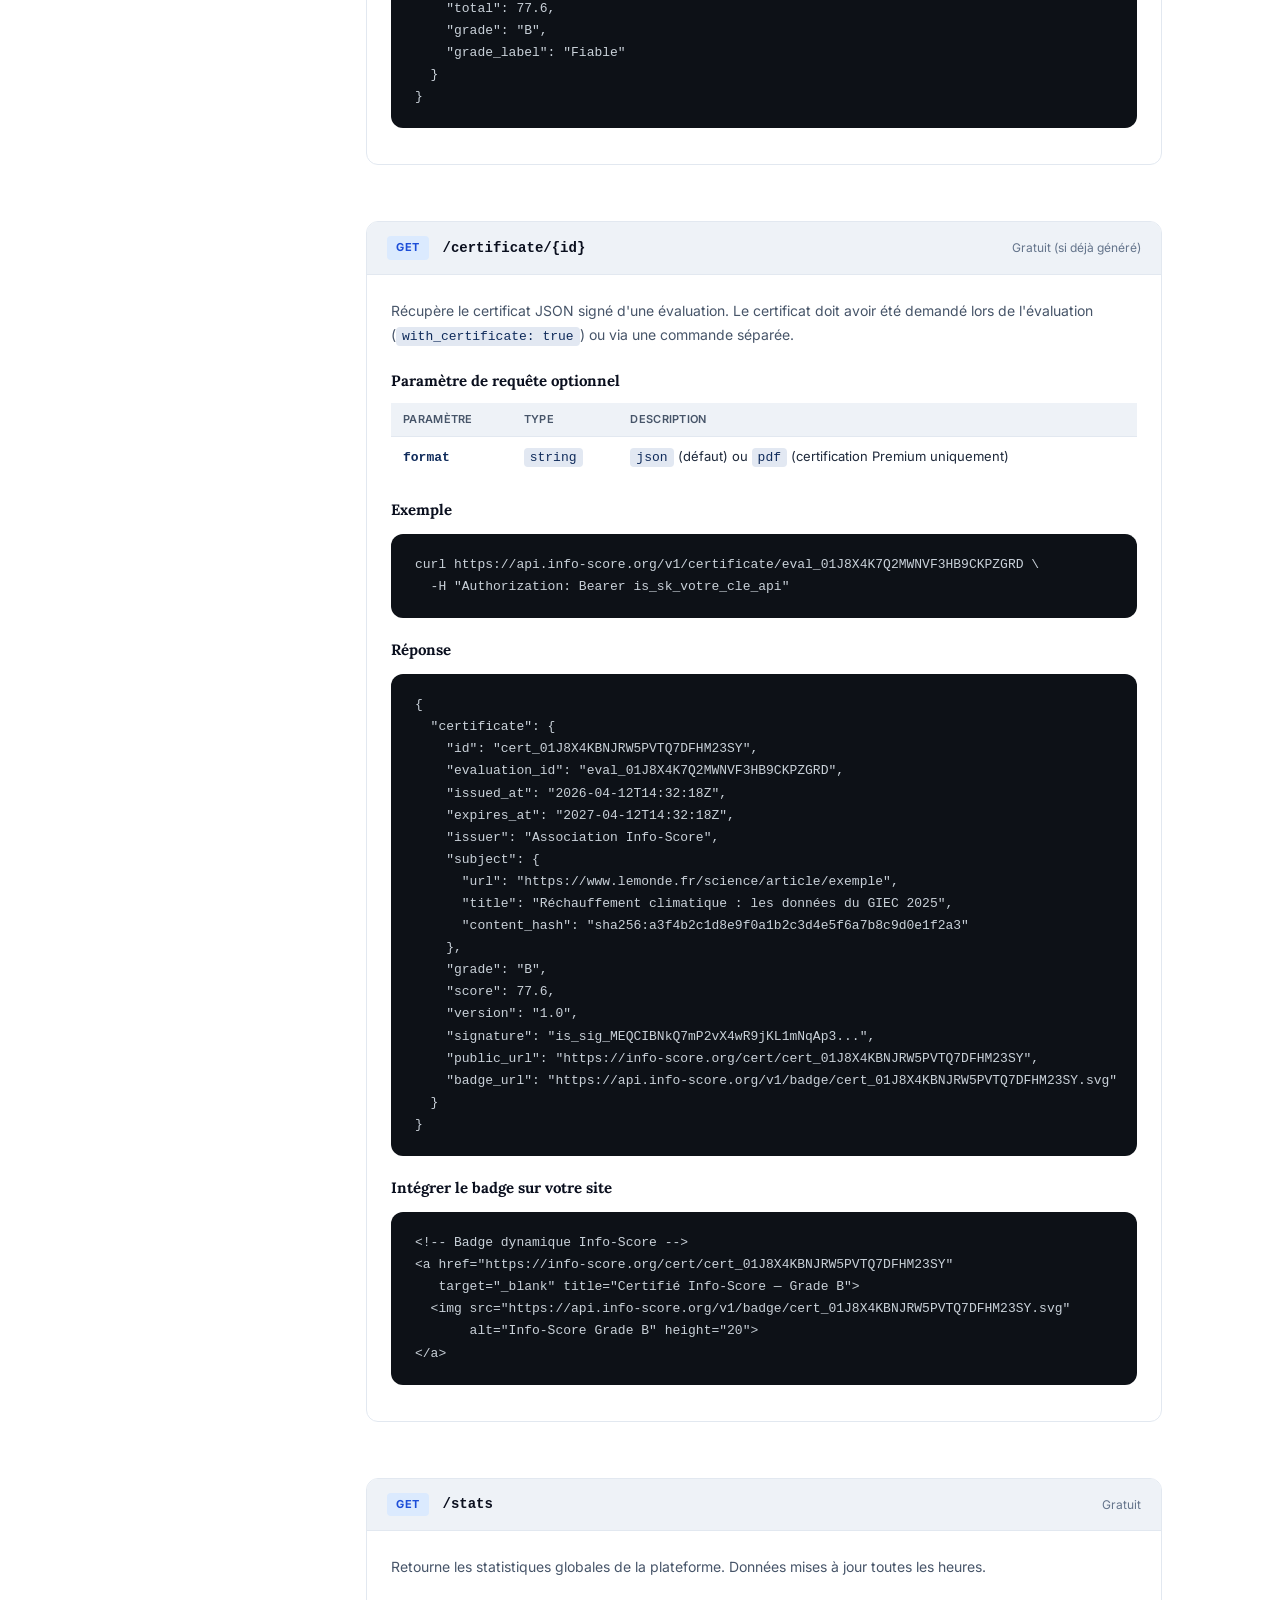
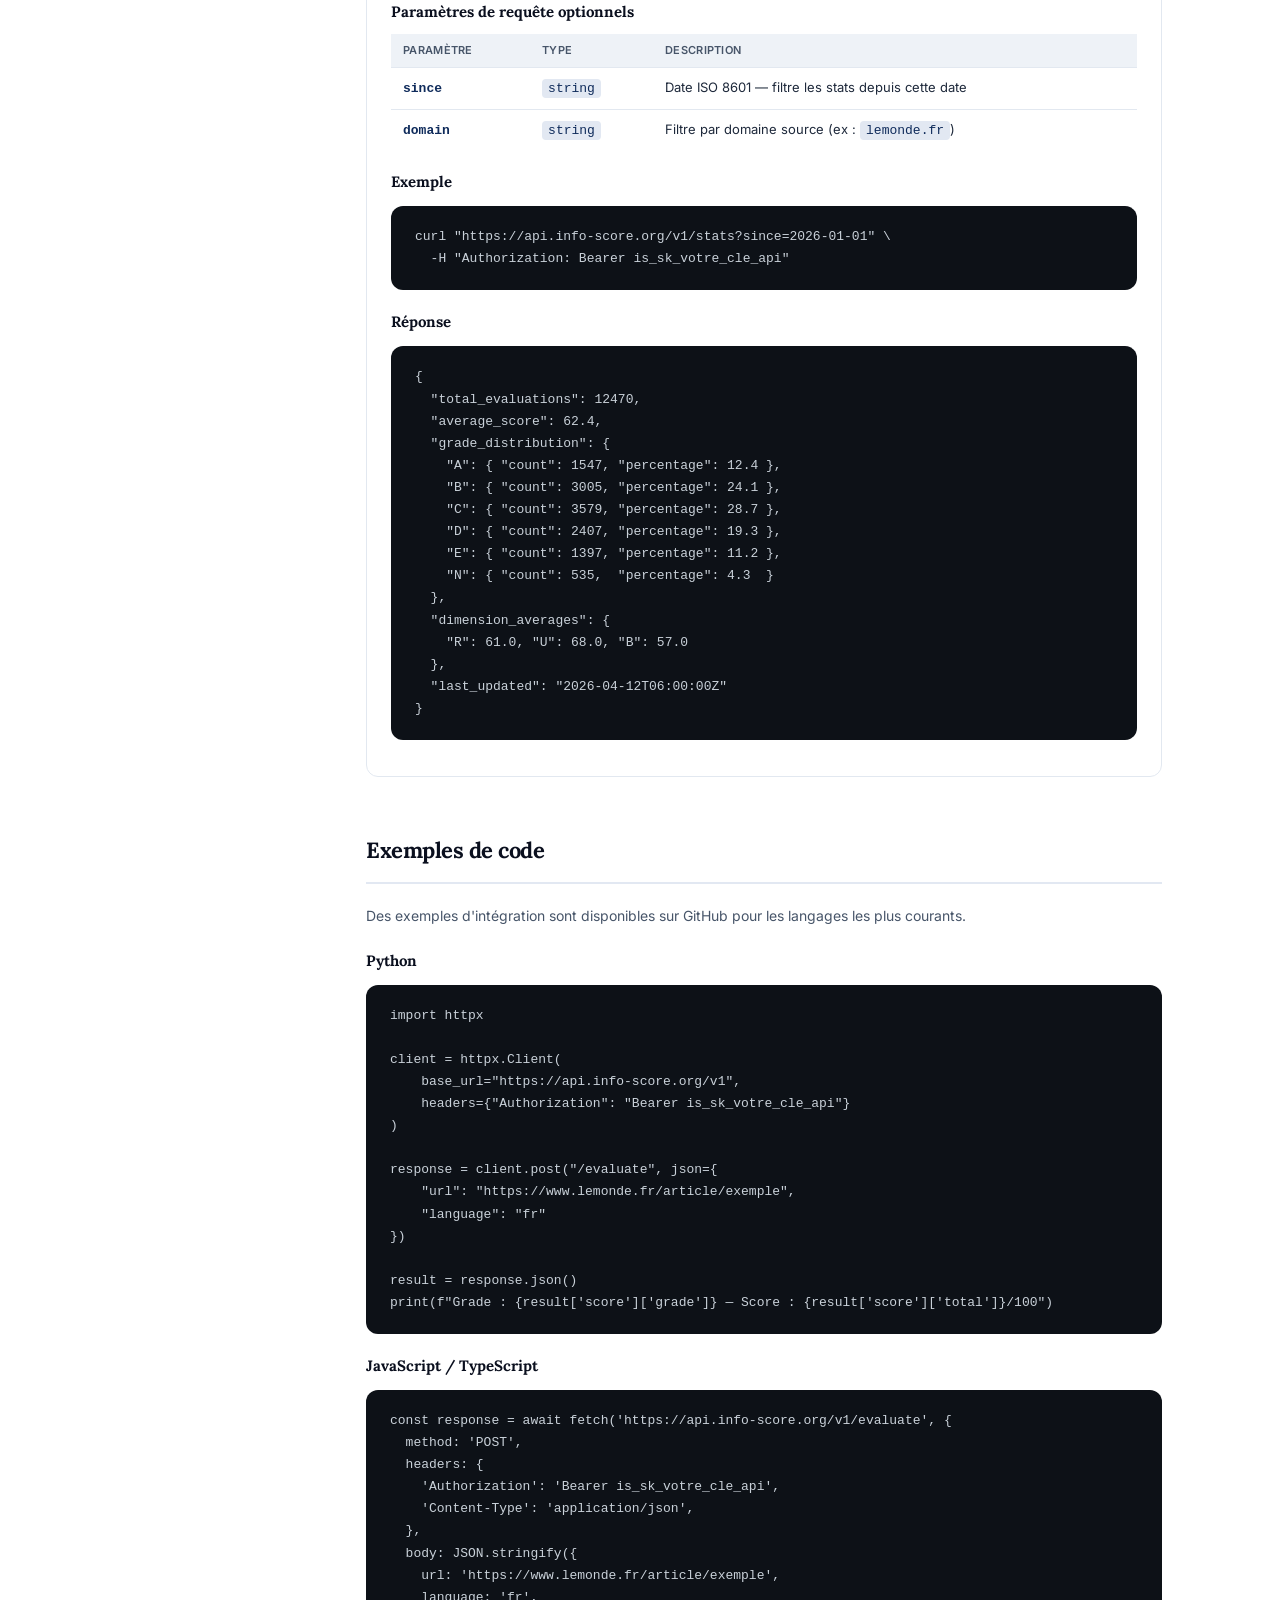
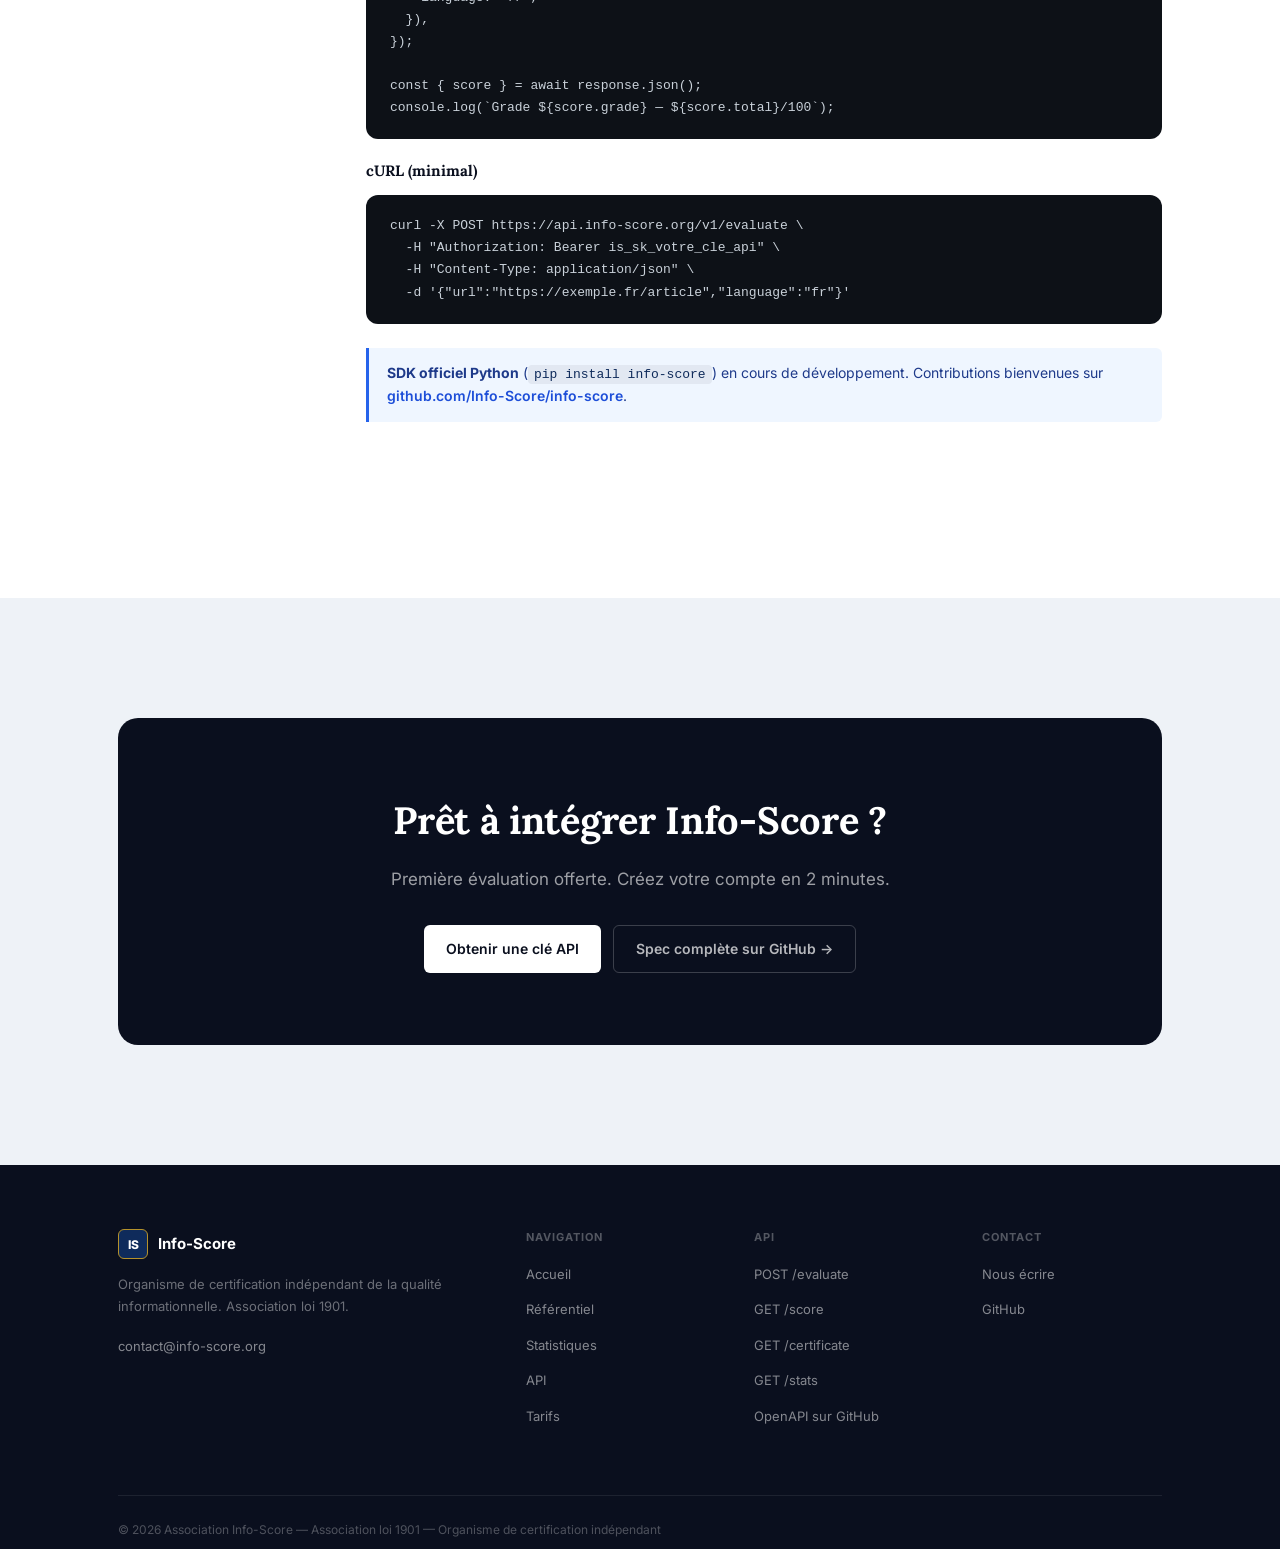
==== commit 8986793f: "feat: relooking officiel — couleurs Pace, Inter+Lora, favicon, OG image - style.css : couleurs grade" ====
--- a/api.html
+++ b/api.html
@@ -6,19 +6,17 @@
   <title>API REST — Info-Score</title>
   <meta name="description" content="Documentation de l'API REST Info-Score : évaluer un contenu, récupérer un score, obtenir un certificat. Exemples Python, JS, cURL.">
   <link rel="icon" type="image/svg+xml" href="favicon.svg">
-  <meta property="og:type" content="website">
-  <meta property="og:site_name" content="Info-Score">
   <meta property="og:title" content="API REST — Info-Score">
   <meta property="og:description" content="Documentation de l'API REST Info-Score : évaluer un contenu, récupérer un score, obtenir un certificat. Exemples Python, JS, cURL.">
-  <meta property="og:url" content="https://info-score.org/api.html">
   <meta property="og:image" content="https://info-score.org/og-image.png">
   <meta property="og:image:width" content="1200">
   <meta property="og:image:height" content="630">
   <meta property="og:image:type" content="image/png">
-  <meta name="twitter:card" content="summary_large_image">
+  <meta property="og:type" content="website">
+  <meta property="og:url" content="https://info-score.org/api.html">
   <link rel="preconnect" href="https://fonts.googleapis.com">
   <link rel="preconnect" href="https://fonts.gstatic.com" crossorigin>
-  <link href="https://fonts.googleapis.com/css2?family=Space+Grotesk:wght@400;500;600;700&display=swap" rel="stylesheet">
+  <link href="https://fonts.googleapis.com/css2?family=Inter:wght@400;500;600;700&family=Lora:ital,wght@0,400;0,700;1,400&display=swap" rel="stylesheet">
   <link rel="stylesheet" href="style.css">
 </head>
 <body>
@@ -29,7 +27,7 @@
     <div class="container">
       <div class="nav__inner">
         <a href="index.html" class="nav__logo">
-          <svg class="nav__logo-mark" viewBox="0 0 32 32" aria-hidden="true"><path d="M16 2 L28 7 L28 17 C28 23.5 22.5 29 16 31 C9.5 29 4 23.5 4 17 L4 7 Z" fill="#0f2b5b"/><circle cx="16" cy="10.5" r="2" fill="#ffffff"/><rect x="14" y="14" width="4" height="10" rx="1.5" fill="#ffffff"/></svg>
+          <div class="nav__logo-mark">IS</div>
           Info-Score
         </a>
         <div class="nav__links" id="navLinks">
@@ -57,7 +55,7 @@
       <h1>API REST Info-Score</h1>
       <p>Intégrez la certification informationnelle dans vos outils en quelques lignes. API JSON simple, documentée, versionnée.</p>
       <div class="page-header-actions">
-        <a href="https://github.com/Info-Score/info-score/blob/main/openapi.yaml" target="_blank" rel="noopener" class="btn btn--outline btn--sm">
+        <a href="https://github.com/Info-Score/info-score.org/blob/main/openapi.yaml" target="_blank" rel="noopener" class="btn btn--outline btn--sm">
           <svg width="14" height="14" fill="currentColor" viewBox="0 0 24 24"><path d="M12 0c-6.626 0-12 5.373-12 12 0 5.302 3.438 9.8 8.207 11.387.599.111.793-.261.793-.577v-2.234c-3.338.726-4.033-1.416-4.033-1.416-.546-1.387-1.333-1.756-1.333-1.756-1.089-.745.083-.729.083-.729 1.205.084 1.839 1.237 1.839 1.237 1.07 1.834 2.807 1.304 3.492.997.107-.775.418-1.305.762-1.604-2.665-.305-5.467-1.334-5.467-5.931 0-1.311.469-2.381 1.236-3.221-.124-.303-.535-1.524.117-3.176 0 0 1.008-.322 3.301 1.23.957-.266 1.983-.399 3.003-.404 1.02.005 2.047.138 3.006.404 2.291-1.552 3.297-1.23 3.297-1.23.653 1.653.242 2.874.118 3.176.77.84 1.235 1.911 1.235 3.221 0 4.609-2.807 5.624-5.479 5.921.43.372.823 1.102.823 2.222v3.293c0 .319.192.694.801.576 4.765-1.589 8.199-6.086 8.199-11.386 0-6.627-5.373-12-12-12z"/></svg>
           Spec OpenAPI sur GitHub
         </a>
@@ -490,7 +488,7 @@
         <p>Première évaluation offerte. Créez votre compte en 2 minutes.</p>
         <div class="flex flex-wrap justify-center gap-12">
           <a href="mailto:contact@info-score.org?subject=Création de compte API" class="btn btn--light">Obtenir une clé API</a>
-          <a href="https://github.com/Info-Score/info-score/blob/main/openapi.yaml" target="_blank" rel="noopener" class="btn btn--ghost-white">Spec complète sur GitHub →</a>
+          <a href="https://github.com/Info-Score/info-score.org/blob/main/openapi.yaml" target="_blank" rel="noopener" class="btn btn--ghost-white">Spec complète sur GitHub →</a>
         </div>
       </div>
     </div>
@@ -504,7 +502,7 @@
       <div class="footer__grid">
         <div>
           <div class="footer__brand">
-            <svg class="nav__logo-mark" viewBox="0 0 32 32" aria-hidden="true"><path d="M16 2 L28 7 L28 17 C28 23.5 22.5 29 16 31 C9.5 29 4 23.5 4 17 L4 7 Z" fill="#0f2b5b"/><circle cx="16" cy="10.5" r="2" fill="#ffffff"/><rect x="14" y="14" width="4" height="10" rx="1.5" fill="#ffffff"/></svg>
+            <div class="nav__logo-mark">IS</div>
             <div class="footer__brand-name">Info-Score</div>
           </div>
           <p class="footer__brand-desc">Organisme de certification indépendant de la qualité informationnelle. Association loi 1901.</p>
@@ -527,7 +525,7 @@
             <li><a href="#score">GET /score</a></li>
             <li><a href="#certificate">GET /certificate</a></li>
             <li><a href="#stats">GET /stats</a></li>
-            <li><a href="https://github.com/Info-Score/info-score/blob/main/openapi.yaml" target="_blank" rel="noopener">OpenAPI sur GitHub</a></li>
+            <li><a href="https://github.com/Info-Score/info-score.org/blob/main/openapi.yaml" target="_blank" rel="noopener">OpenAPI sur GitHub</a></li>
           </ul>
         </div>
         <div>
--- a/style.css
+++ b/style.css
@@ -1,11 +1,12 @@
 /* ============================================================
    Info-Score v2 — Design System
-   Minimaliste radical · Space Grotesk · Accent deep navy
+   Institutionnel · Inter + Lora · Accent deep navy + gold
    ============================================================ */
 
 /* ---- Design tokens ---- */
 :root {
-  --font: 'Space Grotesk', system-ui, -apple-system, sans-serif;
+  --font:         'Inter', system-ui, -apple-system, sans-serif;
+  --font-heading: 'Lora', Georgia, 'Times New Roman', serif;
 
   /* Neutrals */
   --ink:       #0a0f1e;
@@ -17,16 +18,18 @@
   --surface-3: #e2e8f2;
   --accent:    #0f2b5b;
   --accent-h:  #1a3a6b;
+  --gold:      #b5922b;
+  --gold-light:#f7efd8;
   --border:    #e2e8f0;
   --border-2:  #cbd5e1;
 
-  /* Grade palette */
-  --ga: #16a34a; --ga-bg: #f0fdf4; --ga-bd: #bbf7d0;
-  --gb: #2563eb; --gb-bg: #eff6ff; --gb-bd: #bfdbfe;
-  --gc: #ca8a04; --gc-bg: #fefce8; --gc-bd: #fef08a;
-  --gd: #ea580c; --gd-bg: #fff7ed; --gd-bd: #fed7aa;
-  --ge: #dc2626; --ge-bg: #fef2f2; --ge-bd: #fecaca;
-  --gn: #64748b; --gn-bg: #f8fafc; --gn-bd: #e2e8f0;
+  /* Grade palette — source de vérité : Pace */
+  --ga: #2D8B46; --ga-bg: #edf7f0; --ga-bd: #a7d9b4;
+  --gb: #6BAD4B; --gb-bg: #f1f8ec; --gb-bd: #b8dba1;
+  --gc: #D4A017; --gc-bg: #fdf8e8; --gc-bd: #f0d47a;
+  --gd: #D4652A; --gd-bg: #fdf2ec; --gd-bd: #f0b898;
+  --ge: #C42B2B; --ge-bg: #fdf2f2; --ge-bd: #eeaaaa;
+  --gn: #6B6459; --gn-bg: #f6f5f4; --gn-bd: #d6d2ce;
 
   /* Scale */
   --section:   120px;
@@ -55,6 +58,7 @@
   -webkit-font-smoothing: antialiased;
   -moz-osx-font-smoothing: grayscale;
 }
+h1, h2, h3 { font-family: var(--font-heading); }
 img, svg { max-width: 100%; display: block; }
 a { color: inherit; text-decoration: none; }
 button { font-family: inherit; }
@@ -75,7 +79,7 @@
   background: rgba(255,255,255,.97);
   backdrop-filter: blur(12px);
   -webkit-backdrop-filter: blur(12px);
-  border-bottom: 2px solid var(--surface-3);
+  border-bottom: 2px solid var(--gold);
   box-shadow: 0 1px 8px rgba(10,15,30,.07);
 }
 .nav__inner {
@@ -85,11 +89,15 @@
 }
 .nav__logo {
   display: flex; align-items: center; gap: 10px;
-  font-weight: 800; font-size: 17px; color: var(--ink);
-  letter-spacing: -.4px; flex-shrink: 0;
+  font-family: var(--font-heading); font-weight: 700; font-size: 17px; color: var(--ink);
+  letter-spacing: .1px; flex-shrink: 0;
 }
 .nav__logo-mark {
-  width: 30px; height: 30px; flex-shrink: 0;
+  width: 30px; height: 30px;
+  background: var(--accent); border-radius: var(--r);
+  display: flex; align-items: center; justify-content: center;
+  font-size: 12px; font-weight: 800; color: #fff; letter-spacing: -.5px;
+  border: 1.5px solid var(--gold);
 }
 .nav__links { display: flex; align-items: center; gap: 2px; }
 .nav__link {
@@ -119,15 +127,17 @@
 }
 .hero__label {
   display: inline-flex; align-items: center; gap: 6px;
-  font-size: 12px; font-weight: 600; letter-spacing: .5px;
-  text-transform: uppercase; color: var(--ink-3);
-  padding: 5px 12px; border: 1px solid var(--border);
+  font-size: 11px; font-weight: 700; letter-spacing: 1px;
+  text-transform: uppercase; color: var(--accent);
+  padding: 5px 14px; border: 1px solid var(--gold);
+  background: var(--gold-light);
   border-radius: 100px; margin-bottom: 28px;
 }
 .hero__title {
-  font-size: clamp(40px, 6.5vw, 80px);
-  font-weight: 700; line-height: 1.06;
-  letter-spacing: -2.5px; color: var(--ink);
+  font-family: var(--font-heading);
+  font-size: clamp(38px, 6vw, 72px);
+  font-weight: 700; line-height: 1.1;
+  letter-spacing: -.5px; color: var(--ink);
   margin-bottom: 24px; max-width: 880px;
 }
 .hero__sub {
@@ -217,8 +227,9 @@
   text-transform: uppercase; color: var(--ink-4); margin-bottom: 12px;
 }
 .section-title {
+  font-family: var(--font-heading);
   font-size: clamp(22px, 3vw, 36px); font-weight: 700;
-  letter-spacing: -.8px; line-height: 1.2; margin-bottom: 14px;
+  letter-spacing: -.3px; line-height: 1.2; margin-bottom: 14px;
 }
 .section-sub {
   font-size: 16px; color: var(--ink-3); line-height: 1.65;
@@ -233,10 +244,12 @@
   padding: 72px 0 60px;
   background: var(--surface-2);
   border-bottom: 2px solid var(--surface-3);
+  border-top: 3px solid var(--gold);
 }
 .page-header h1 {
+  font-family: var(--font-heading);
   font-size: clamp(28px, 4vw, 52px);
-  font-weight: 700; letter-spacing: -1.2px;
+  font-weight: 700; letter-spacing: -.3px;
   line-height: 1.12; margin-bottom: 16px;
 }
 .page-header p {
@@ -273,7 +286,7 @@
 .rub-card::after {
   content: ''; position: absolute; bottom: 0; left: 0; right: 0; height: 2px;
 }
-.rub-card--R::after { background: var(--gb); }
+.rub-card--R::after { background: #2563eb; }
 .rub-card--U::after { background: #059669; }
 .rub-card--B::after { background: var(--gc); }
 .rub-letter {
@@ -285,7 +298,7 @@
 .rub-letter--U { background: #d1fae5; color: #065f46; }
 .rub-letter--B { background: #fef9c3; color: #854d0e; }
 .rub-pct { font-size: 44px; font-weight: 700; letter-spacing: -2px; line-height: 1; margin-bottom: 2px; }
-.rub-pct--R { color: var(--gb); }
+.rub-pct--R { color: #2563eb; }
 .rub-pct--U { color: #059669; }
 .rub-pct--B { color: var(--gc); }
 .rub-name  { font-size: 17px; font-weight: 700; margin-bottom: 4px; }
@@ -300,7 +313,7 @@
 }
 .step__num {
   font-size: 52px; font-weight: 800; letter-spacing: -3px;
-  color: var(--ink-4); margin-bottom: 20px; line-height: 1; user-select: none;
+  color: var(--surface-3); margin-bottom: 20px; line-height: 1; user-select: none;
 }
 .step__title { font-size: 17px; font-weight: 700; margin-bottom: 10px; }
 .step__desc  { font-size: 14px; color: var(--ink-3); line-height: 1.65; }
@@ -543,7 +556,7 @@
 .param-opt  { font-size: 11px; color: var(--ink-4); }
 
 /* ---- Alert boxes ---- */
-.note { background: #eff6ff; border-left: 3px solid var(--gb); border-radius: 0 var(--r) var(--r) 0; padding: 14px 18px; font-size: 14px; color: #1e3a8a; margin: 14px 0; line-height: 1.6; }
+.note { background: #eff6ff; border-left: 3px solid #2563eb; border-radius: 0 var(--r) var(--r) 0; padding: 14px 18px; font-size: 14px; color: #1e3a8a; margin: 14px 0; line-height: 1.6; }
 .warn { background: #fefce8; border-left: 3px solid var(--gc); border-radius: 0 var(--r) var(--r) 0; padding: 14px 18px; font-size: 14px; color: #78350f; margin: 14px 0; line-height: 1.6; }
 
 /* ---- Base URL box ---- */
@@ -554,7 +567,7 @@
   background: var(--ink); border-radius: var(--r-xl);
   padding: 72px 48px; text-align: center; color: #fff;
 }
-.cta-block h2 { font-size: clamp(24px, 3vw, 38px); font-weight: 700; letter-spacing: -1px; margin-bottom: 14px; }
+.cta-block h2 { font-family: var(--font-heading); font-size: clamp(24px, 3vw, 38px); font-weight: 700; letter-spacing: -.3px; margin-bottom: 14px; }
 .cta-block p  { font-size: 17px; color: rgba(255,255,255,.6); margin-bottom: 32px; line-height: 1.65; }
 .cta-block .btn--light { background: #fff; color: var(--ink); }
 .cta-block .btn--light:hover { background: #f1f5f9; }
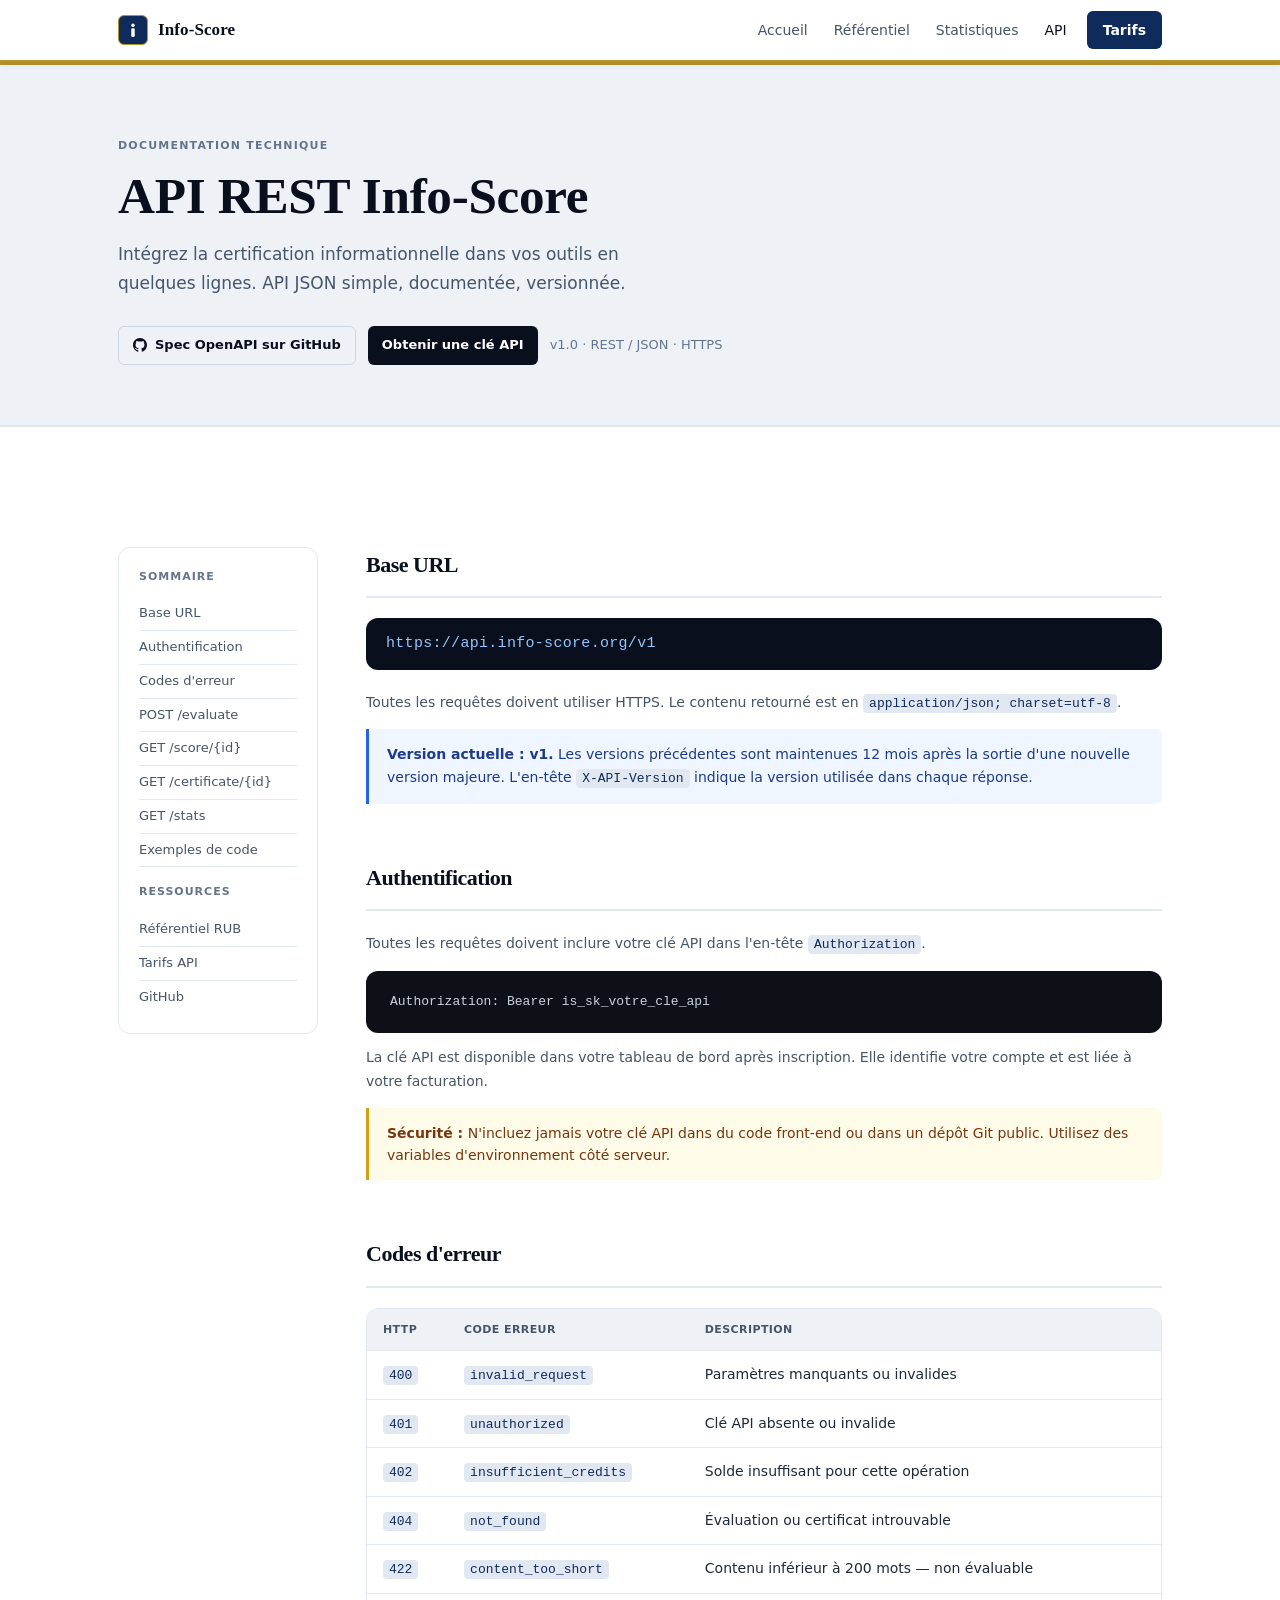
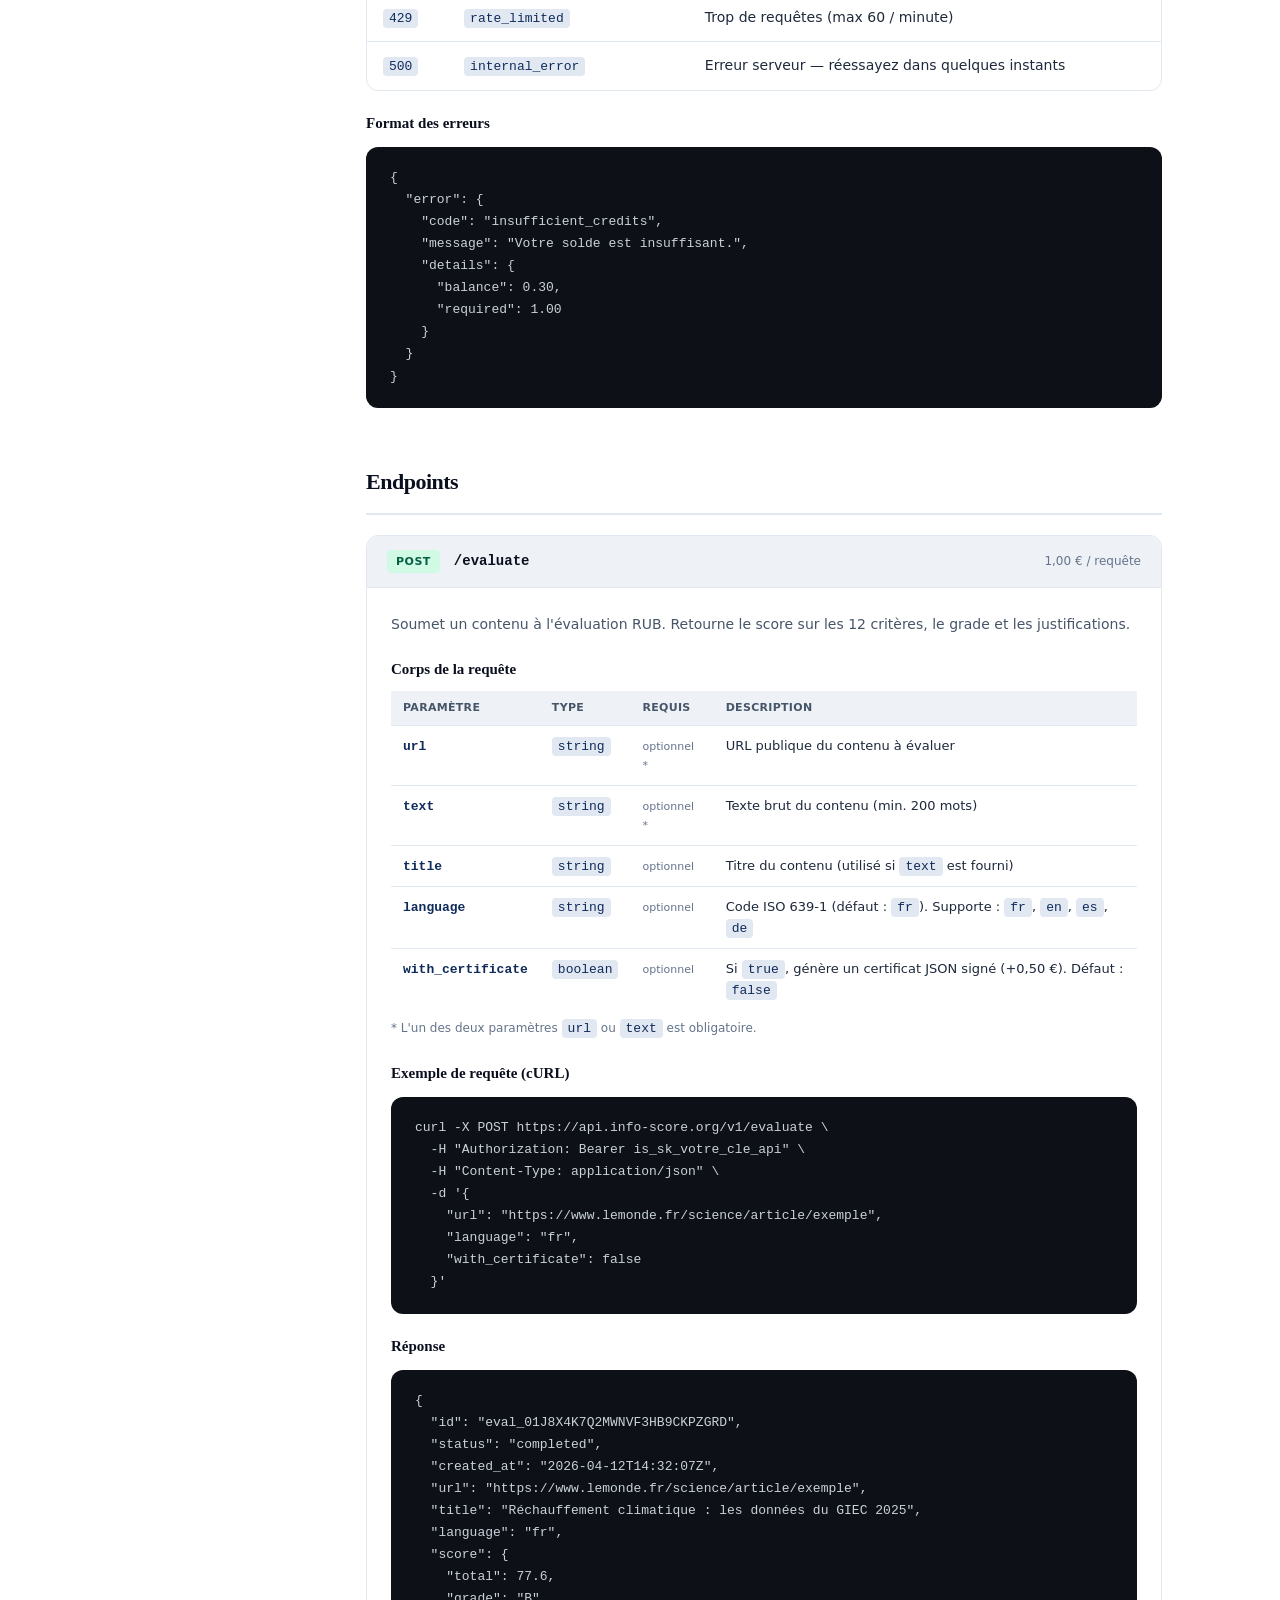
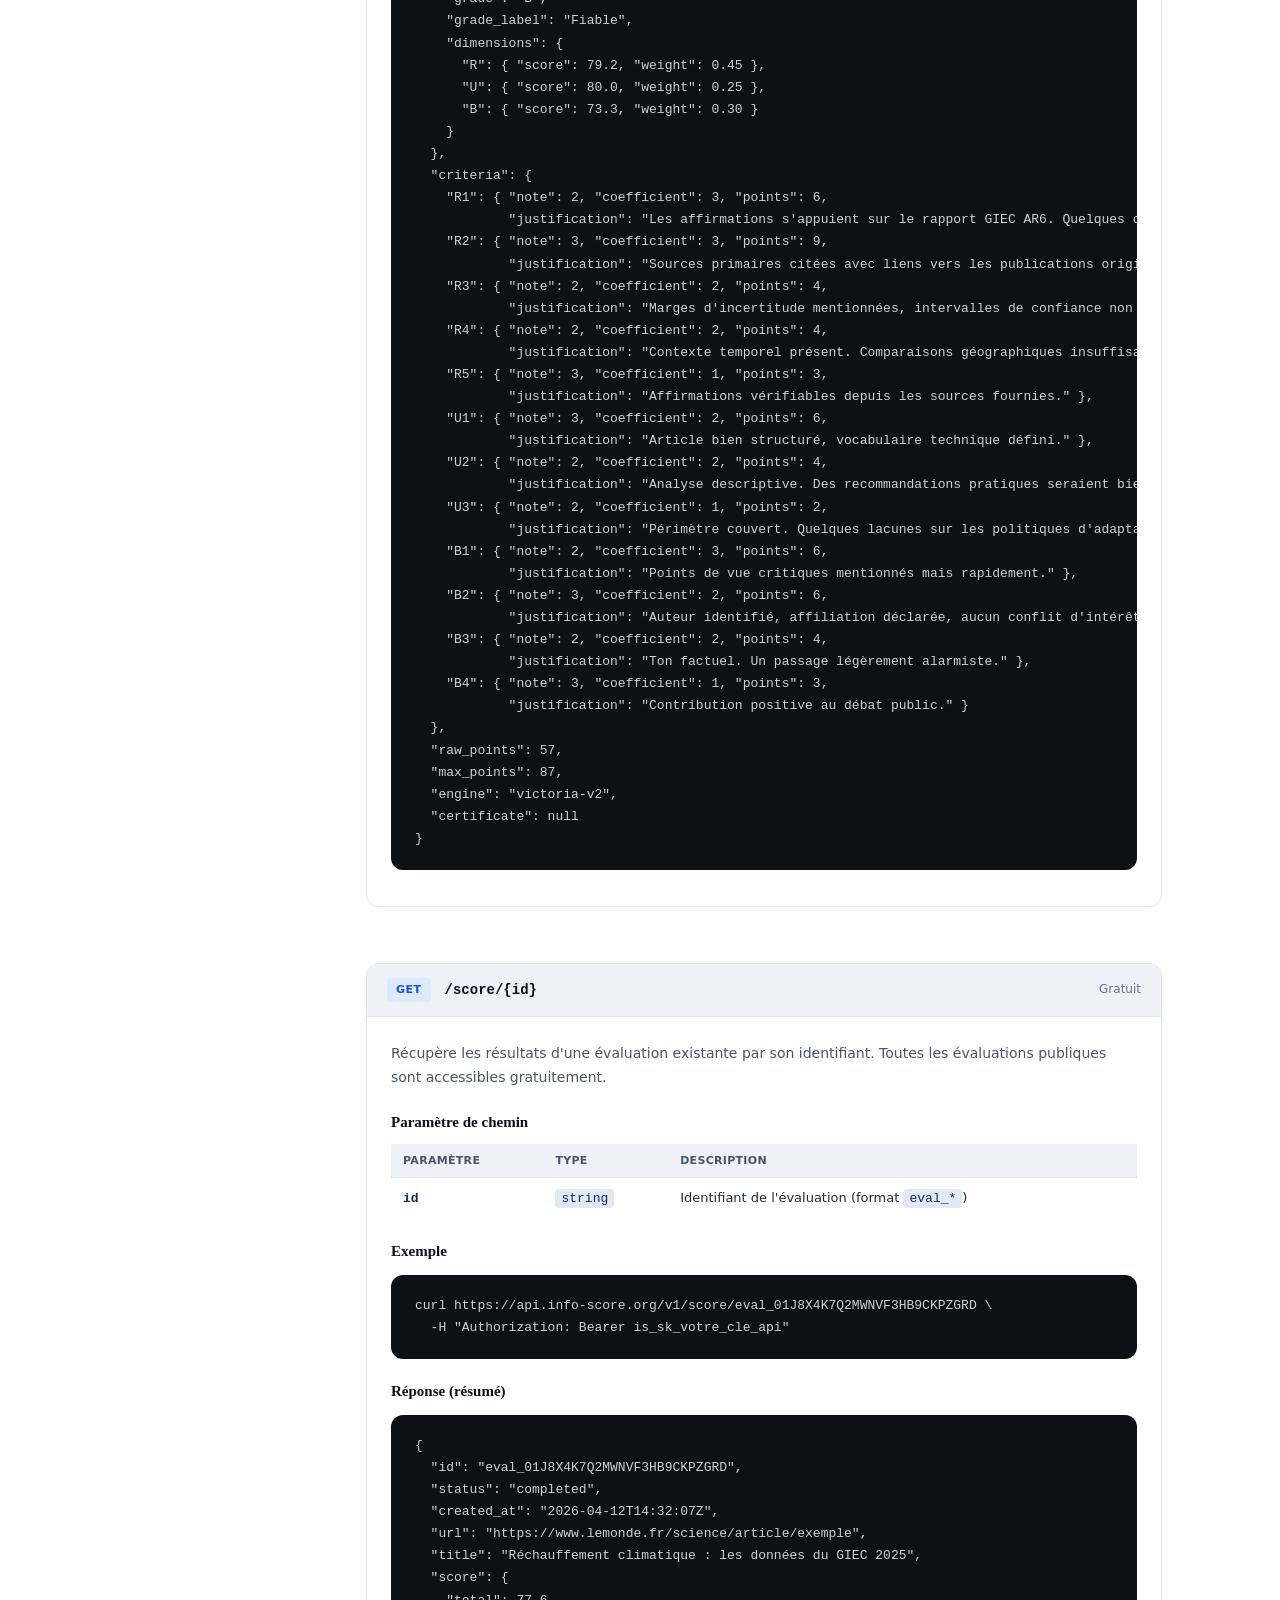
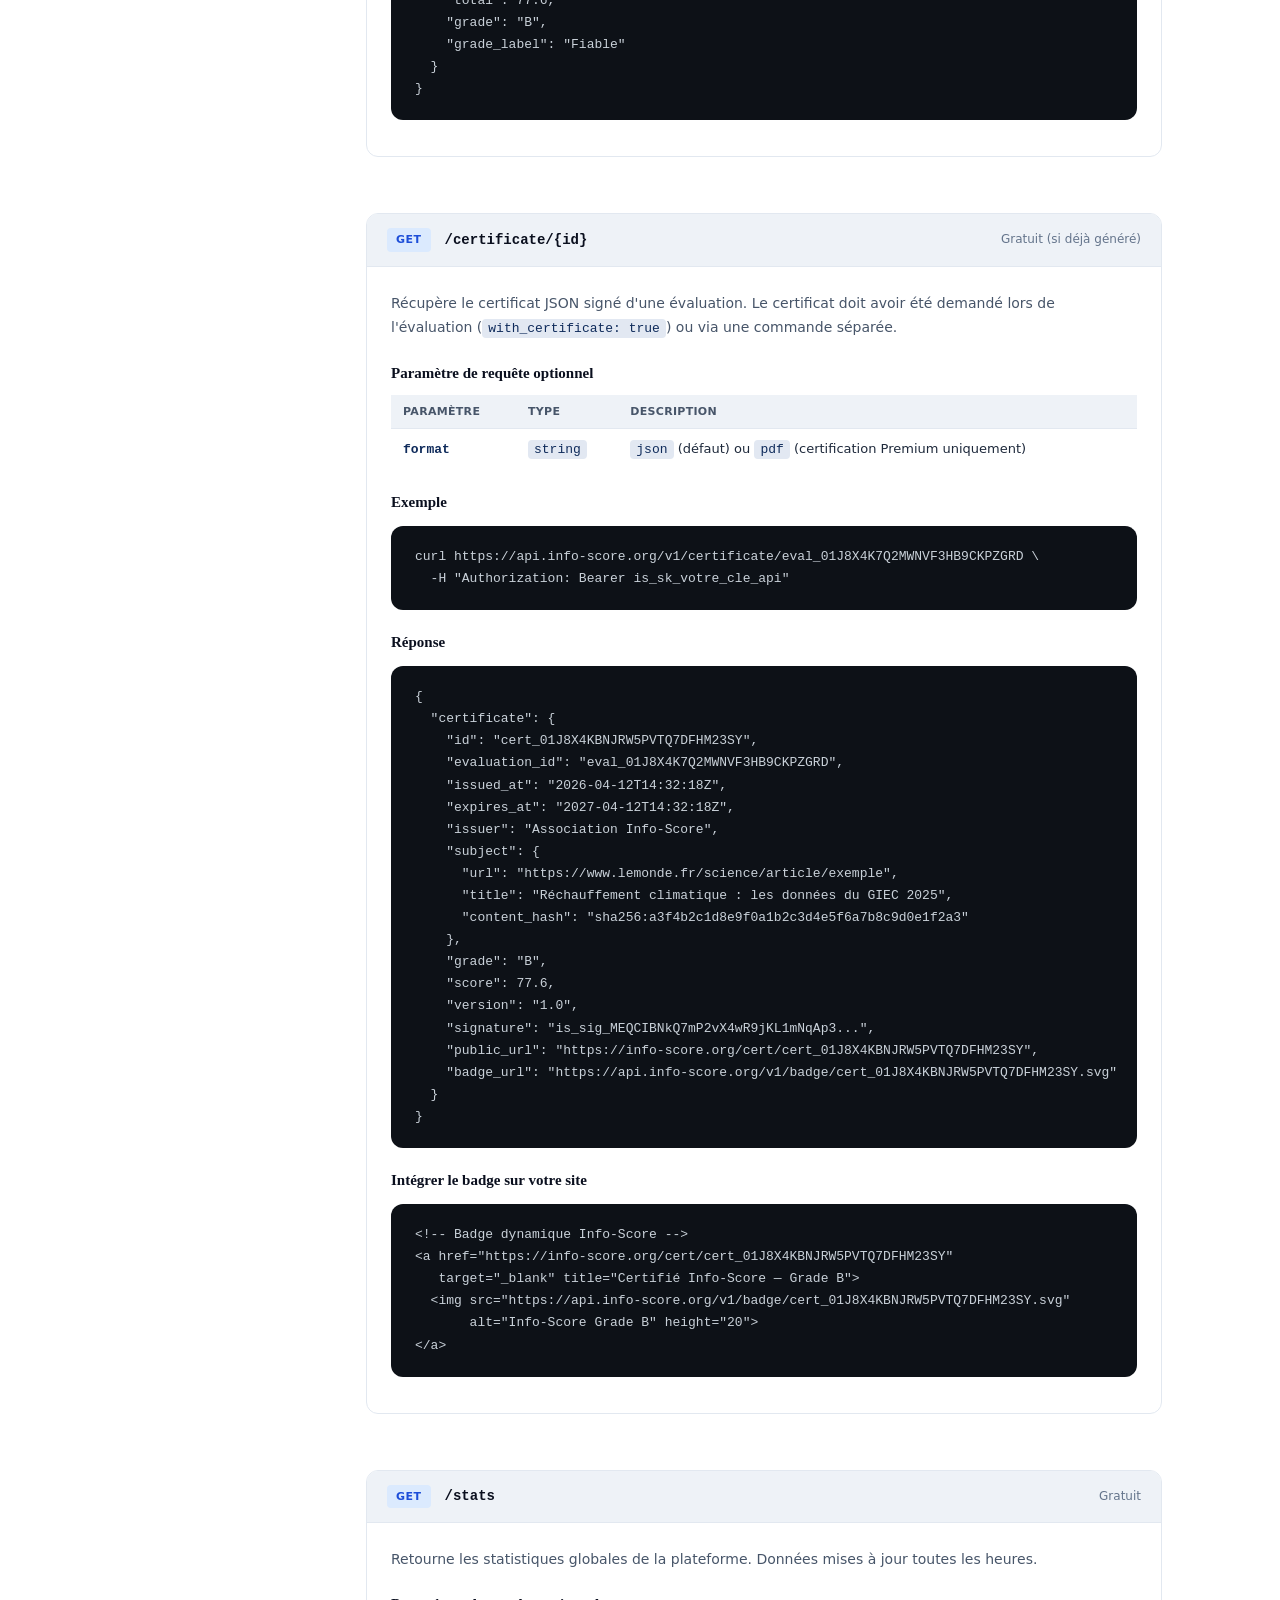
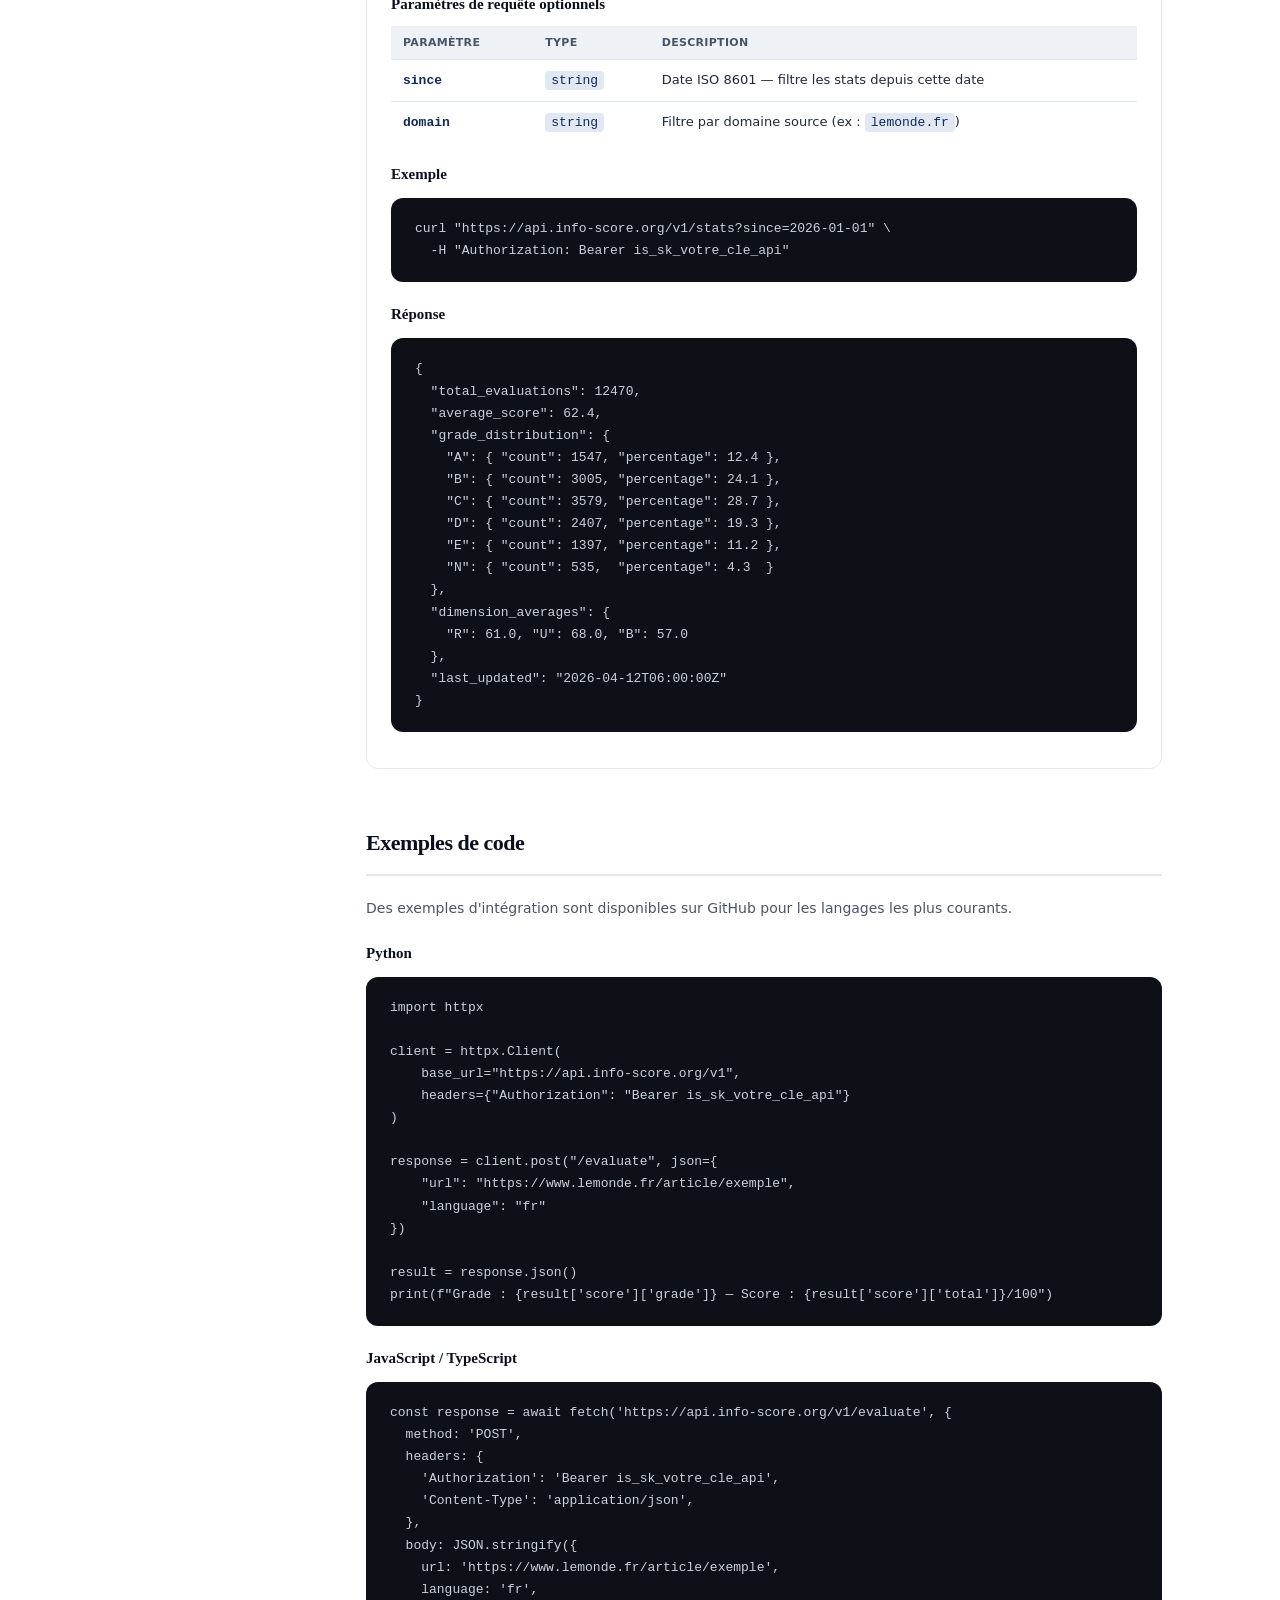
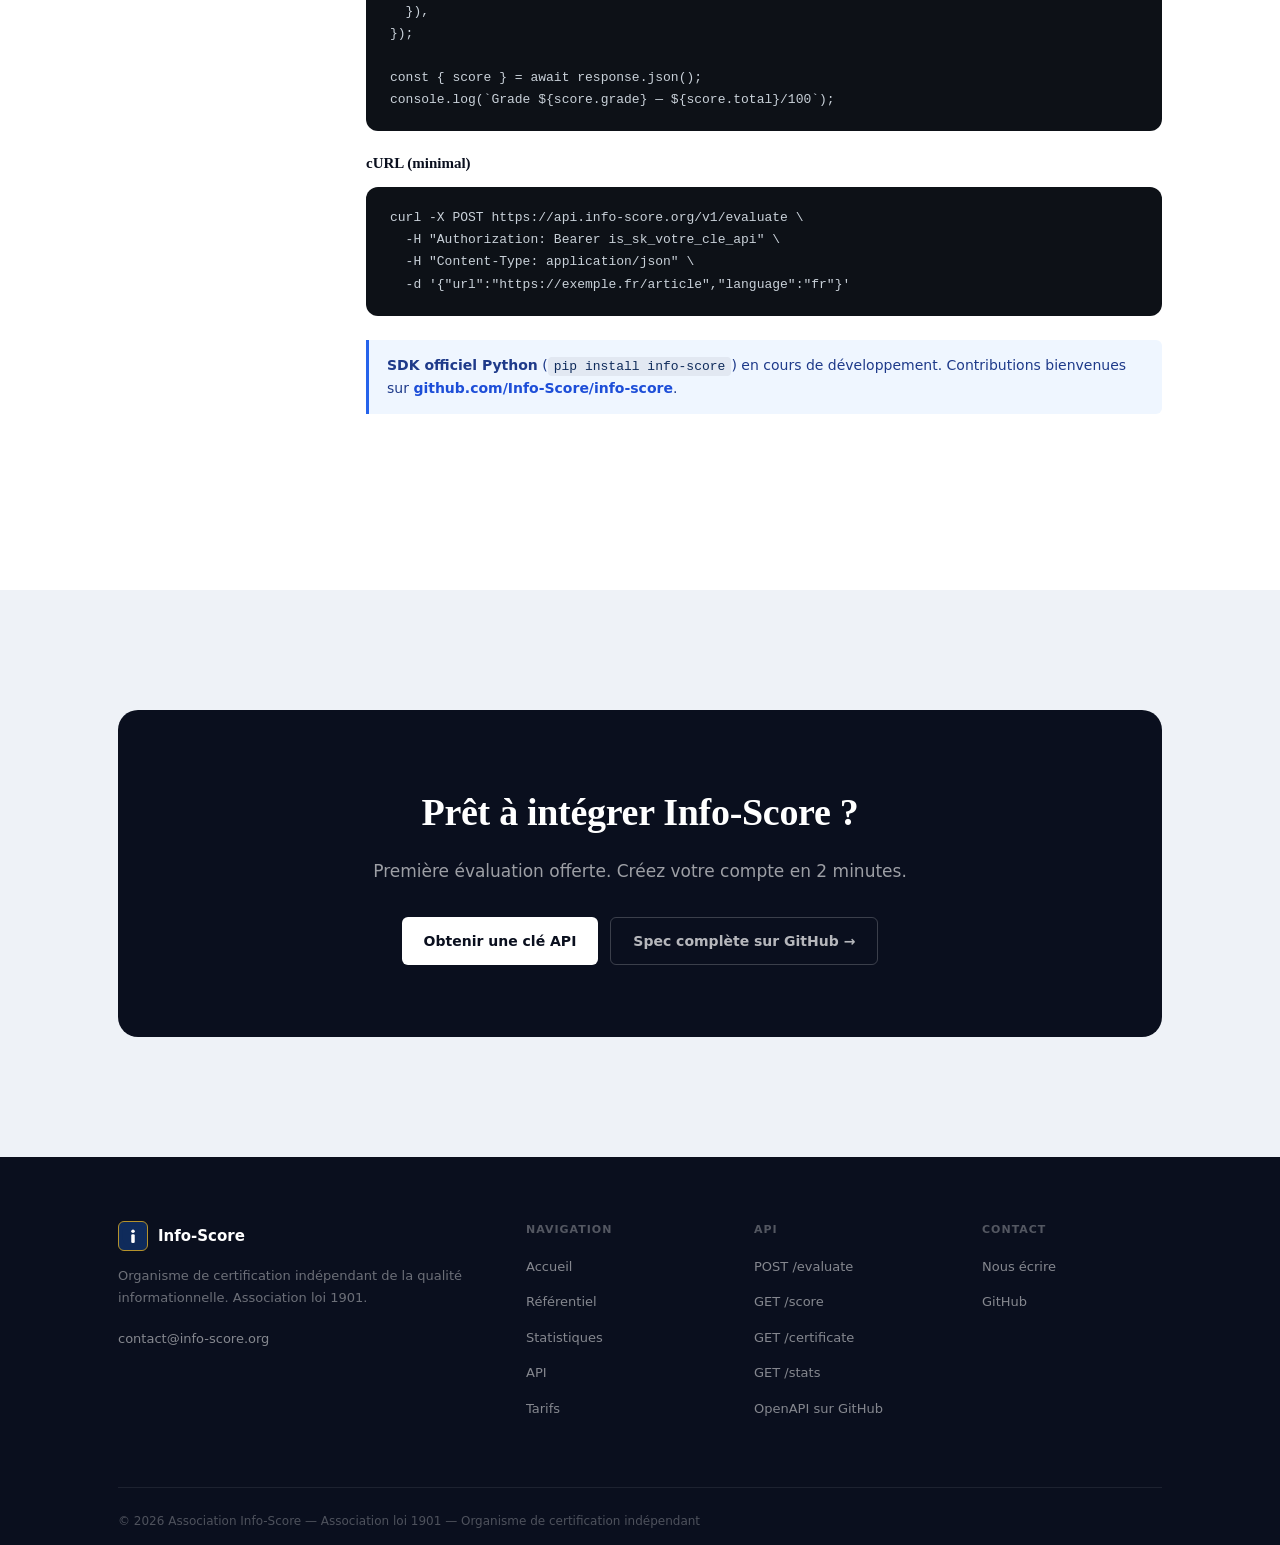
==== commit 9728bd42: "chore: générer og-image.png Pillow 1200x630 + corriger meta og - Remplace og-image.svg par une image" ====
--- a/api.html
+++ b/api.html
@@ -6,17 +6,16 @@
   <title>API REST — Info-Score</title>
   <meta name="description" content="Documentation de l'API REST Info-Score : évaluer un contenu, récupérer un score, obtenir un certificat. Exemples Python, JS, cURL.">
   <link rel="icon" type="image/svg+xml" href="favicon.svg">
+  <meta property="og:type" content="website">
+  <meta property="og:site_name" content="Info-Score">
   <meta property="og:title" content="API REST — Info-Score">
   <meta property="og:description" content="Documentation de l'API REST Info-Score : évaluer un contenu, récupérer un score, obtenir un certificat. Exemples Python, JS, cURL.">
+  <meta property="og:url" content="https://info-score.org/api.html">
   <meta property="og:image" content="https://info-score.org/og-image.png">
-  <meta property="og:image:width" content="1200">
-  <meta property="og:image:height" content="630">
-  <meta property="og:image:type" content="image/png">
-  <meta property="og:type" content="website">
-  <meta property="og:url" content="https://info-score.org/api.html">
+  <meta name="twitter:card" content="summary_large_image">
   <link rel="preconnect" href="https://fonts.googleapis.com">
   <link rel="preconnect" href="https://fonts.gstatic.com" crossorigin>
-  <link href="https://fonts.googleapis.com/css2?family=Inter:wght@400;500;600;700&family=Lora:ital,wght@0,400;0,700;1,400&display=swap" rel="stylesheet">
+  <link href="https://fonts.googleapis.com/css2?family=Space+Grotesk:wght@400;500;600;700&display=swap" rel="stylesheet">
   <link rel="stylesheet" href="style.css">
 </head>
 <body>
@@ -27,7 +26,7 @@
     <div class="container">
       <div class="nav__inner">
         <a href="index.html" class="nav__logo">
-          <div class="nav__logo-mark">IS</div>
+          <svg class="nav__logo-mark" viewBox="0 0 32 32" aria-hidden="true"><path d="M16 2 L28 7 L28 17 C28 23.5 22.5 29 16 31 C9.5 29 4 23.5 4 17 L4 7 Z" fill="#0f2b5b"/><circle cx="16" cy="10.5" r="2" fill="#ffffff"/><rect x="14" y="14" width="4" height="10" rx="1.5" fill="#ffffff"/></svg>
           Info-Score
         </a>
         <div class="nav__links" id="navLinks">
@@ -55,7 +54,7 @@
       <h1>API REST Info-Score</h1>
       <p>Intégrez la certification informationnelle dans vos outils en quelques lignes. API JSON simple, documentée, versionnée.</p>
       <div class="page-header-actions">
-        <a href="https://github.com/Info-Score/info-score.org/blob/main/openapi.yaml" target="_blank" rel="noopener" class="btn btn--outline btn--sm">
+        <a href="https://github.com/Info-Score/info-score/blob/main/openapi.yaml" target="_blank" rel="noopener" class="btn btn--outline btn--sm">
           <svg width="14" height="14" fill="currentColor" viewBox="0 0 24 24"><path d="M12 0c-6.626 0-12 5.373-12 12 0 5.302 3.438 9.8 8.207 11.387.599.111.793-.261.793-.577v-2.234c-3.338.726-4.033-1.416-4.033-1.416-.546-1.387-1.333-1.756-1.333-1.756-1.089-.745.083-.729.083-.729 1.205.084 1.839 1.237 1.839 1.237 1.07 1.834 2.807 1.304 3.492.997.107-.775.418-1.305.762-1.604-2.665-.305-5.467-1.334-5.467-5.931 0-1.311.469-2.381 1.236-3.221-.124-.303-.535-1.524.117-3.176 0 0 1.008-.322 3.301 1.23.957-.266 1.983-.399 3.003-.404 1.02.005 2.047.138 3.006.404 2.291-1.552 3.297-1.23 3.297-1.23.653 1.653.242 2.874.118 3.176.77.84 1.235 1.911 1.235 3.221 0 4.609-2.807 5.624-5.479 5.921.43.372.823 1.102.823 2.222v3.293c0 .319.192.694.801.576 4.765-1.589 8.199-6.086 8.199-11.386 0-6.627-5.373-12-12-12z"/></svg>
           Spec OpenAPI sur GitHub
         </a>
@@ -488,7 +487,7 @@
         <p>Première évaluation offerte. Créez votre compte en 2 minutes.</p>
         <div class="flex flex-wrap justify-center gap-12">
           <a href="mailto:contact@info-score.org?subject=Création de compte API" class="btn btn--light">Obtenir une clé API</a>
-          <a href="https://github.com/Info-Score/info-score.org/blob/main/openapi.yaml" target="_blank" rel="noopener" class="btn btn--ghost-white">Spec complète sur GitHub →</a>
+          <a href="https://github.com/Info-Score/info-score/blob/main/openapi.yaml" target="_blank" rel="noopener" class="btn btn--ghost-white">Spec complète sur GitHub →</a>
         </div>
       </div>
     </div>
@@ -502,7 +501,7 @@
       <div class="footer__grid">
         <div>
           <div class="footer__brand">
-            <div class="nav__logo-mark">IS</div>
+            <svg class="nav__logo-mark" viewBox="0 0 32 32" aria-hidden="true"><path d="M16 2 L28 7 L28 17 C28 23.5 22.5 29 16 31 C9.5 29 4 23.5 4 17 L4 7 Z" fill="#0f2b5b"/><circle cx="16" cy="10.5" r="2" fill="#ffffff"/><rect x="14" y="14" width="4" height="10" rx="1.5" fill="#ffffff"/></svg>
             <div class="footer__brand-name">Info-Score</div>
           </div>
           <p class="footer__brand-desc">Organisme de certification indépendant de la qualité informationnelle. Association loi 1901.</p>
@@ -525,7 +524,7 @@
             <li><a href="#score">GET /score</a></li>
             <li><a href="#certificate">GET /certificate</a></li>
             <li><a href="#stats">GET /stats</a></li>
-            <li><a href="https://github.com/Info-Score/info-score.org/blob/main/openapi.yaml" target="_blank" rel="noopener">OpenAPI sur GitHub</a></li>
+            <li><a href="https://github.com/Info-Score/info-score/blob/main/openapi.yaml" target="_blank" rel="noopener">OpenAPI sur GitHub</a></li>
           </ul>
         </div>
         <div>
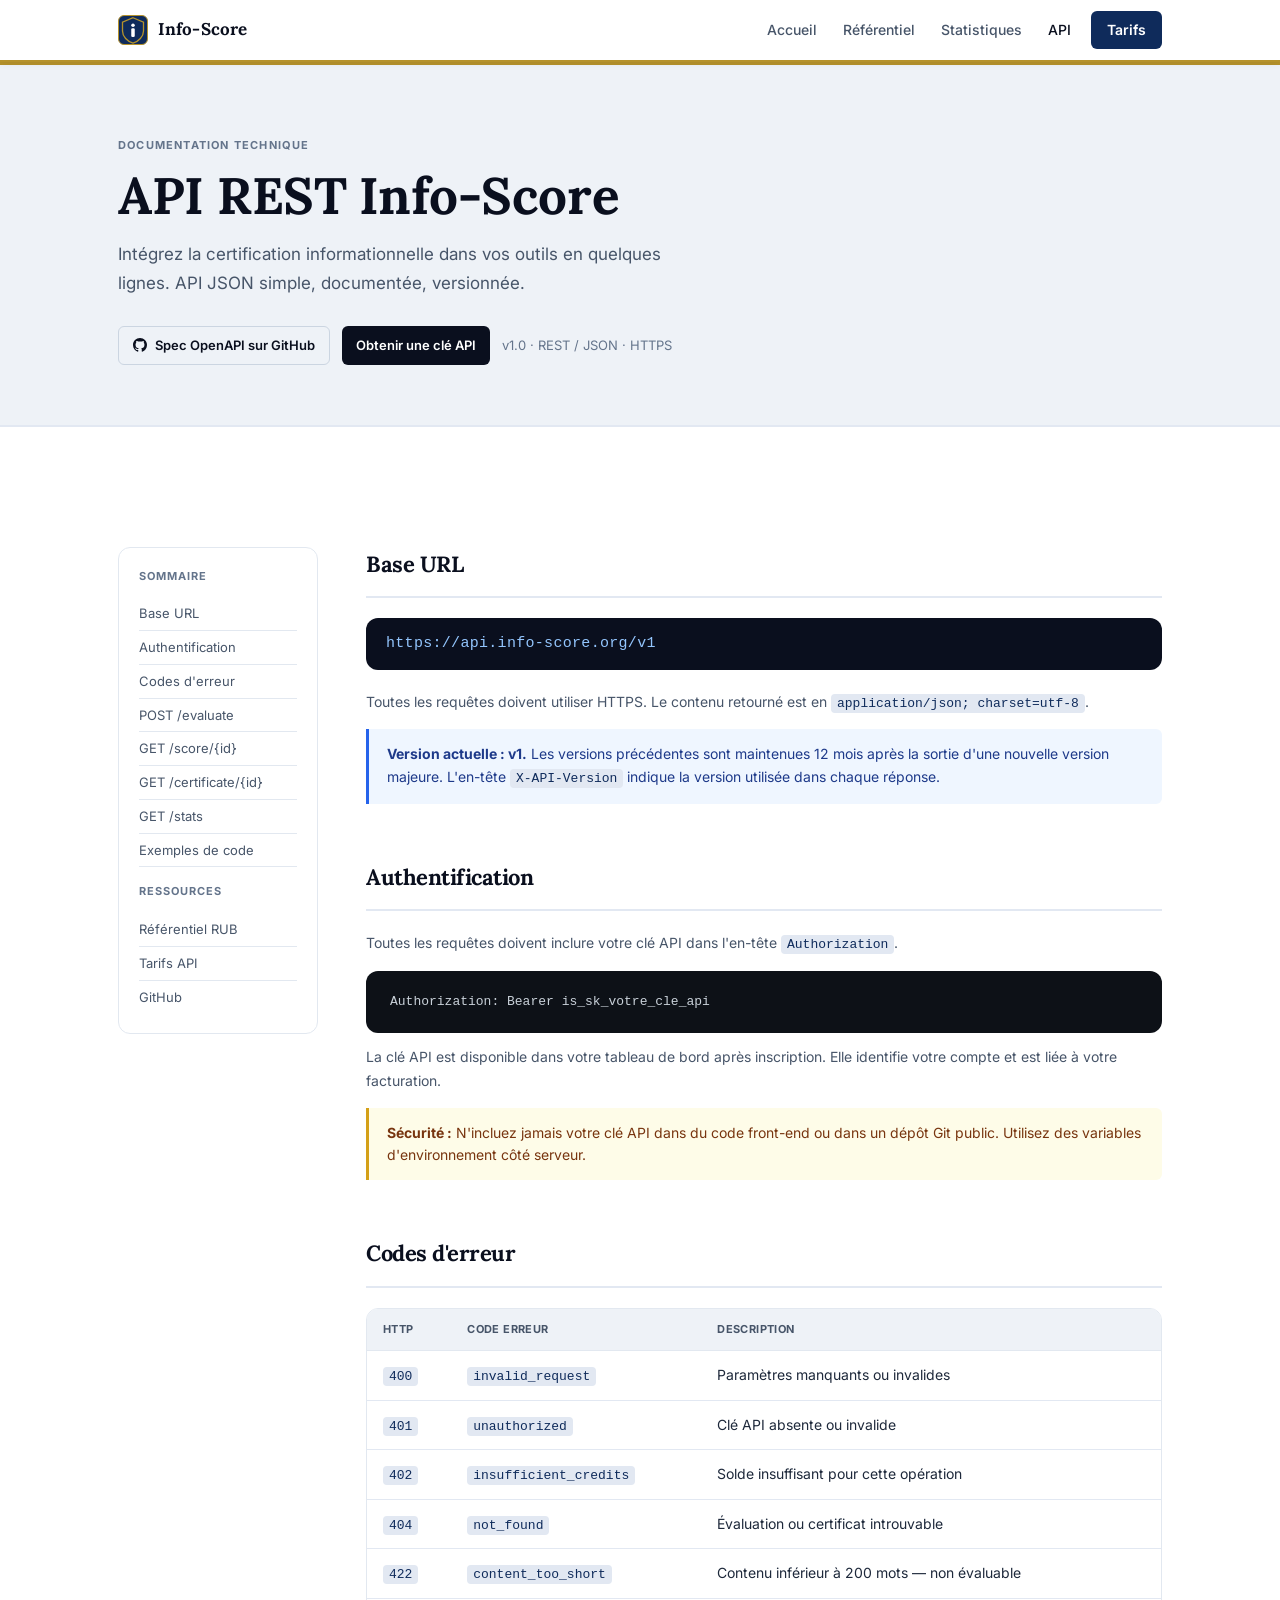
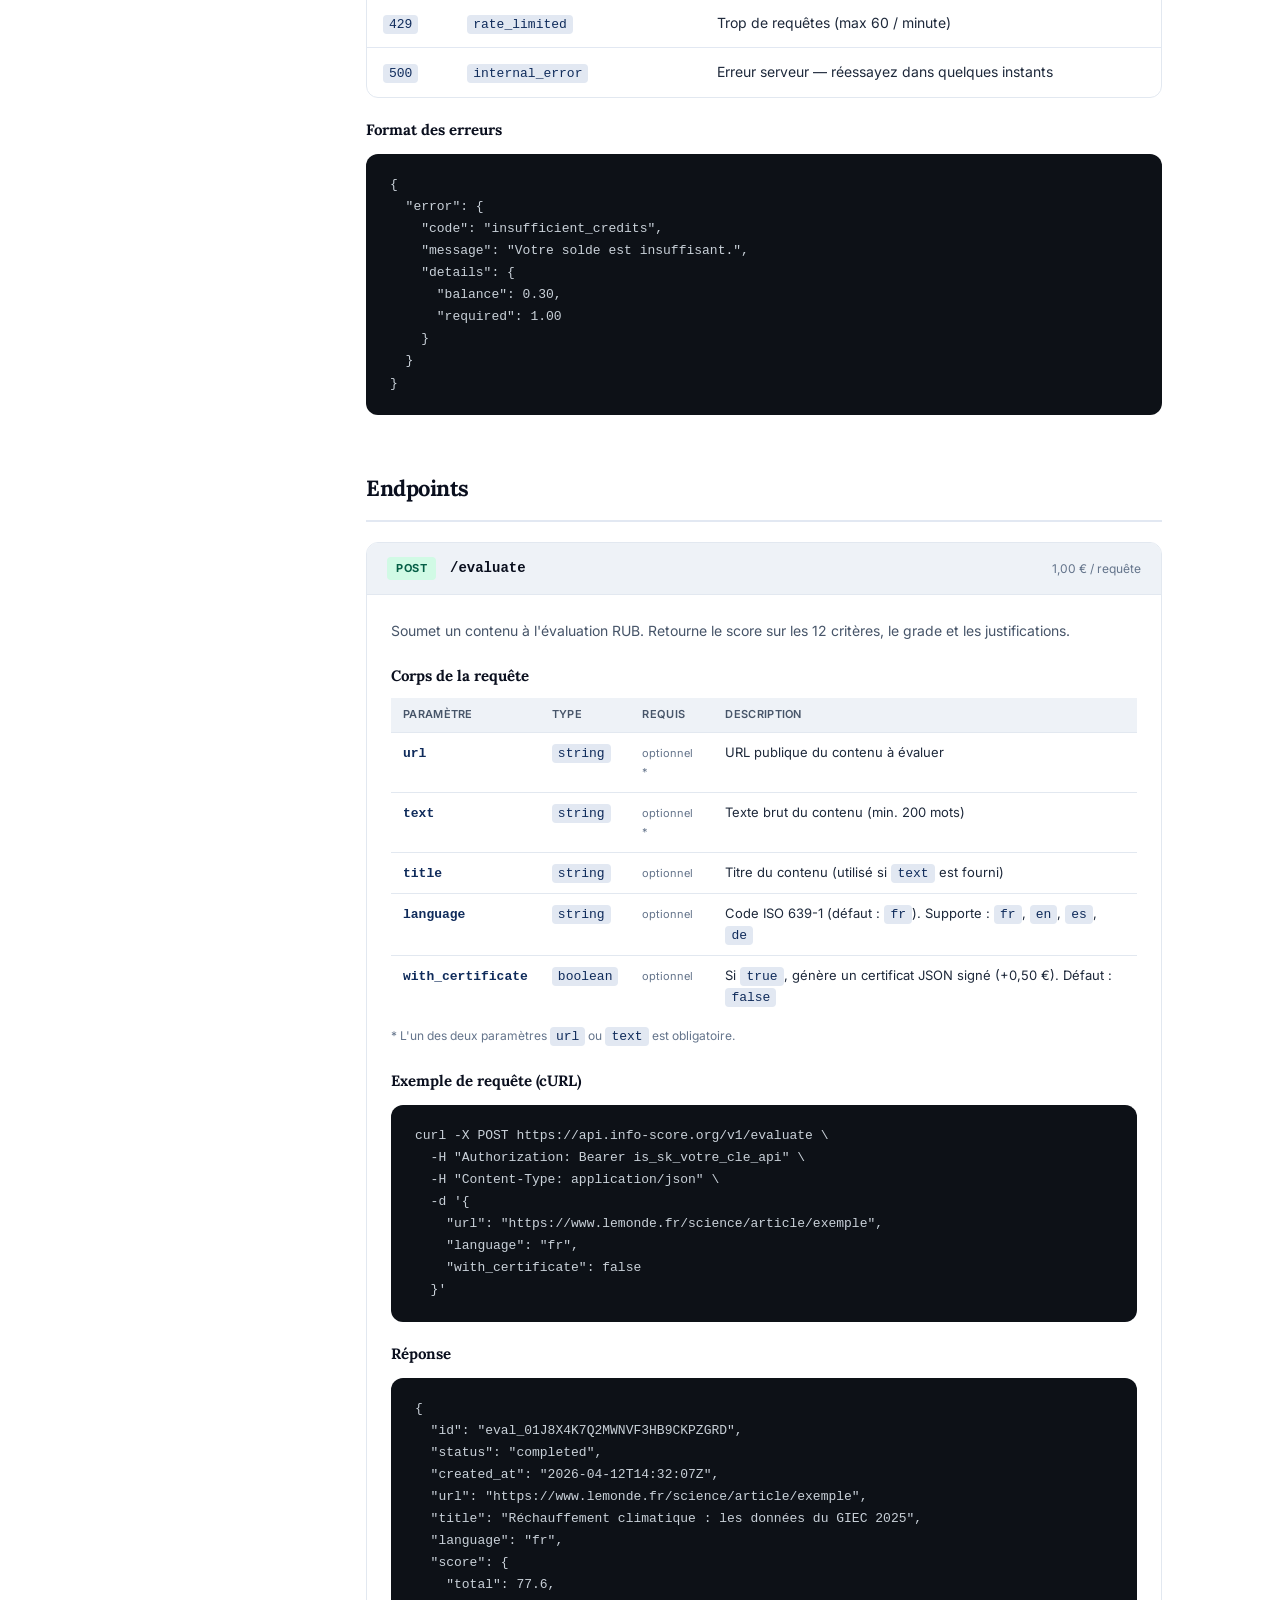
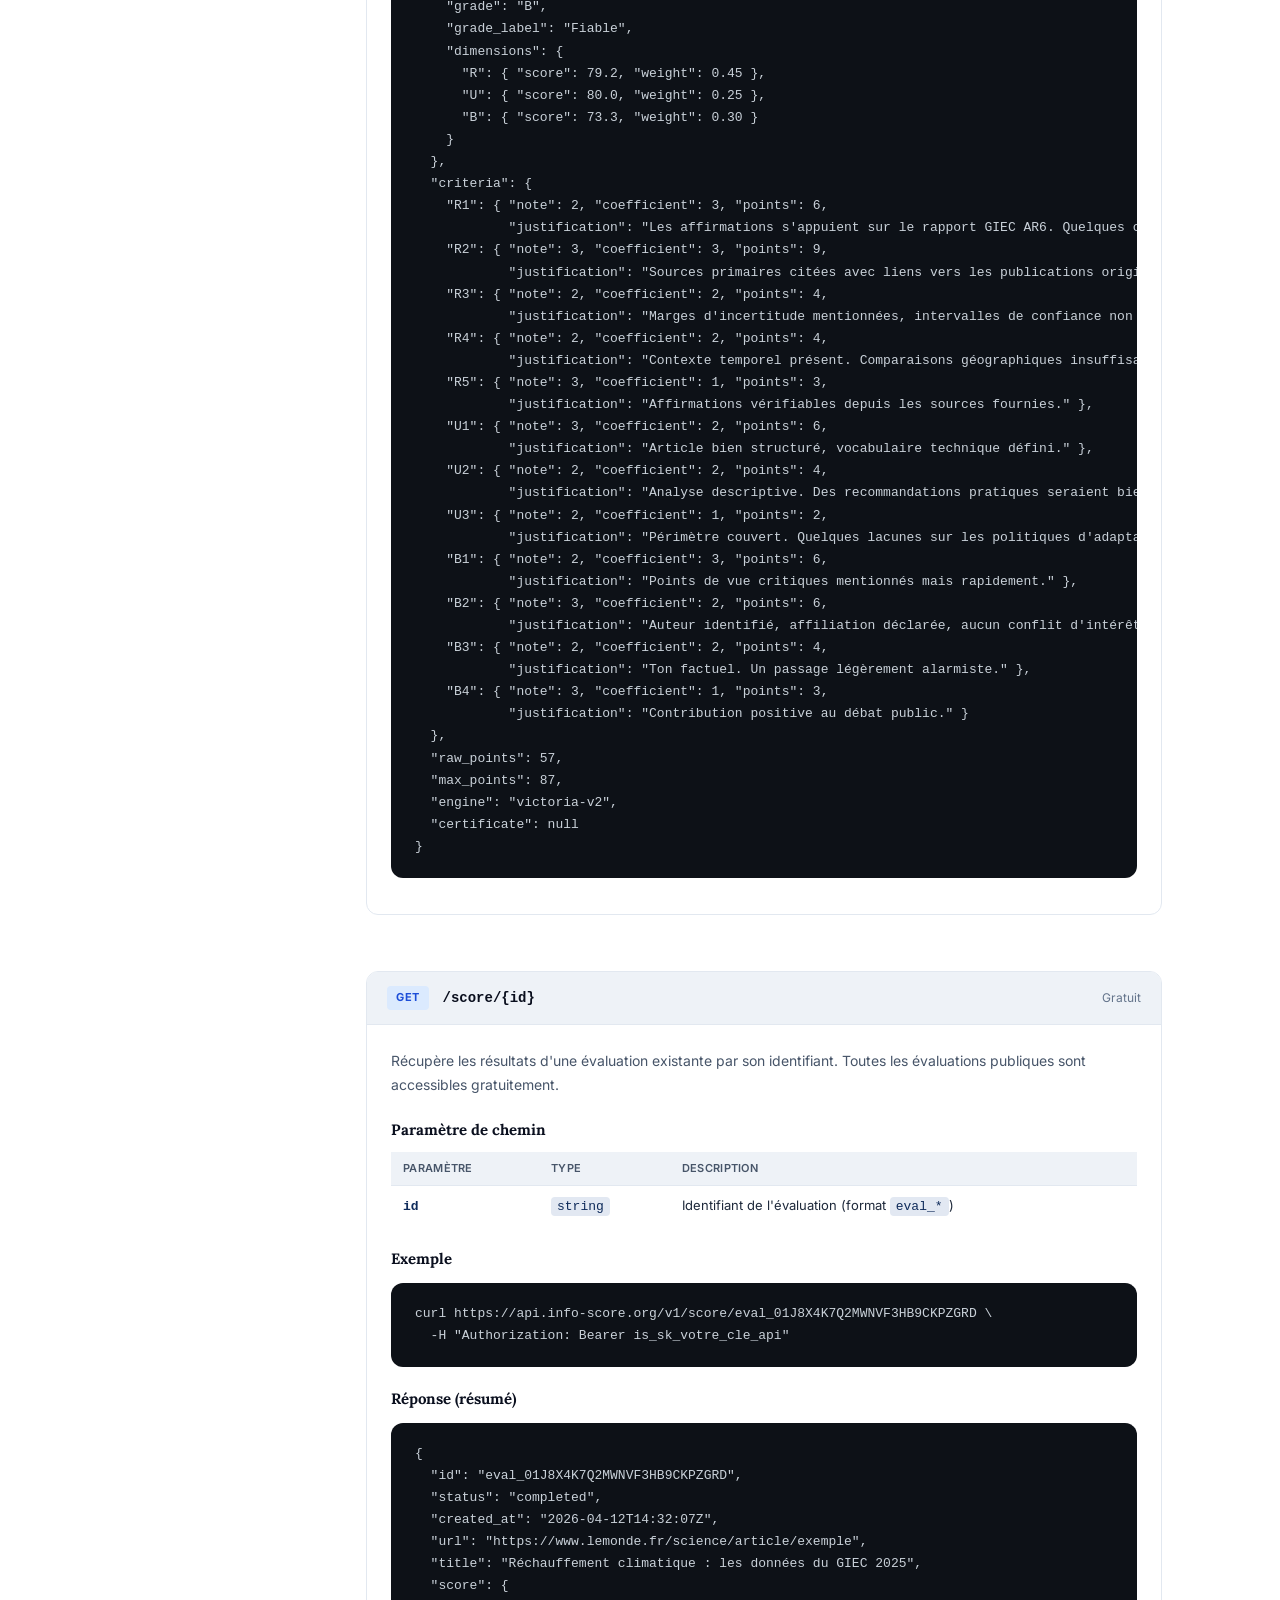
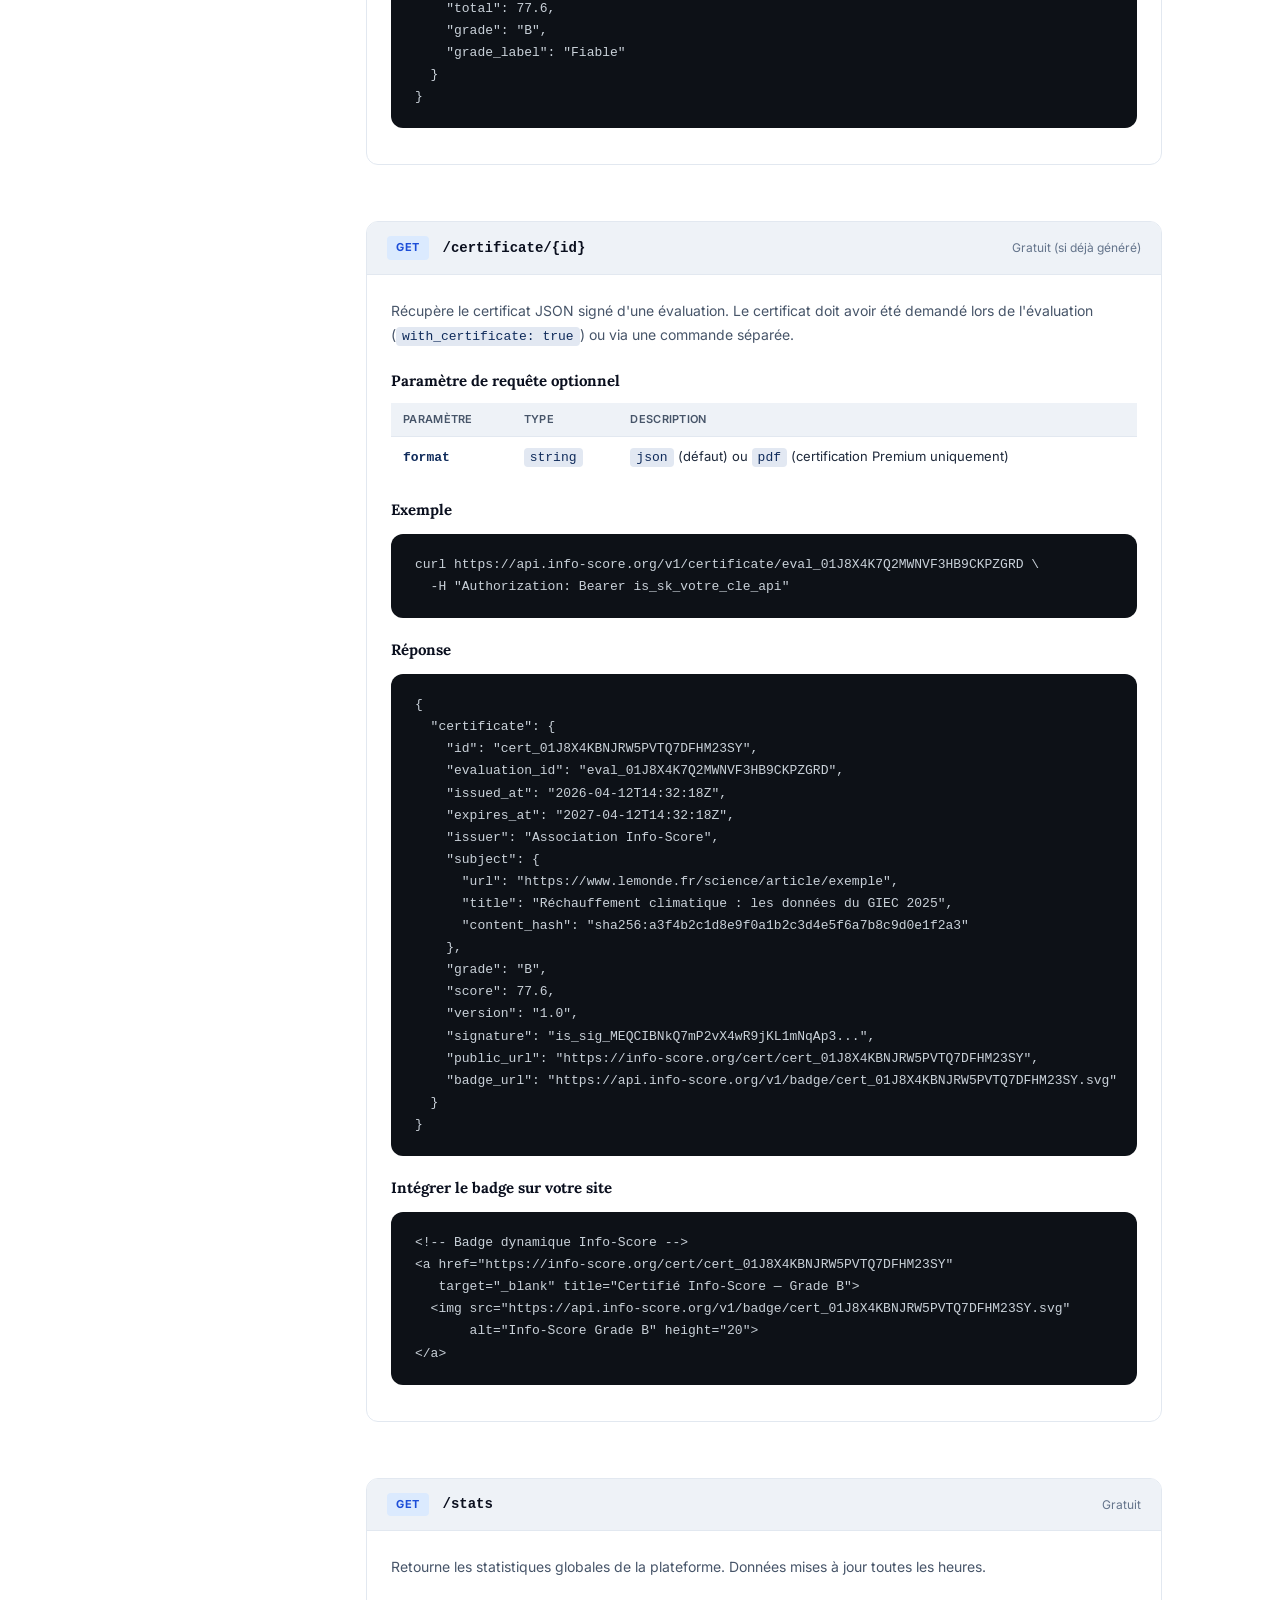
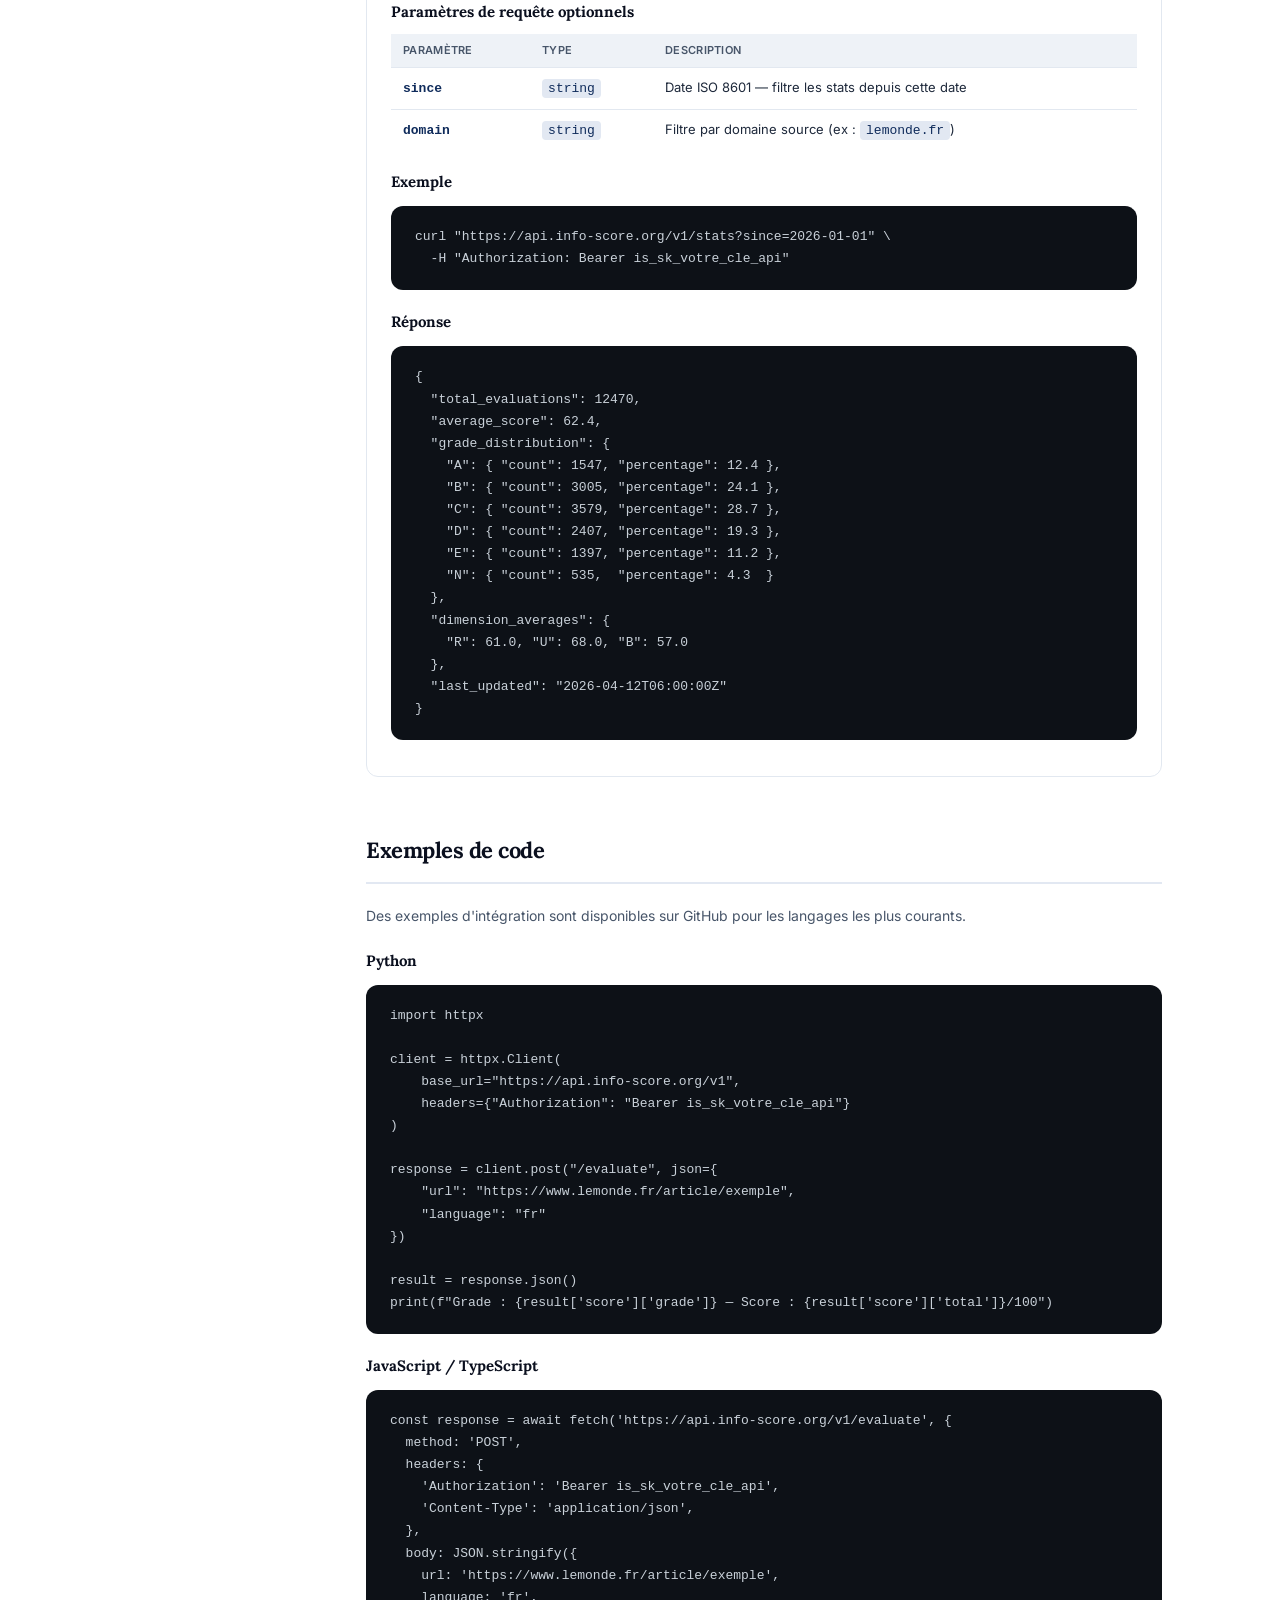
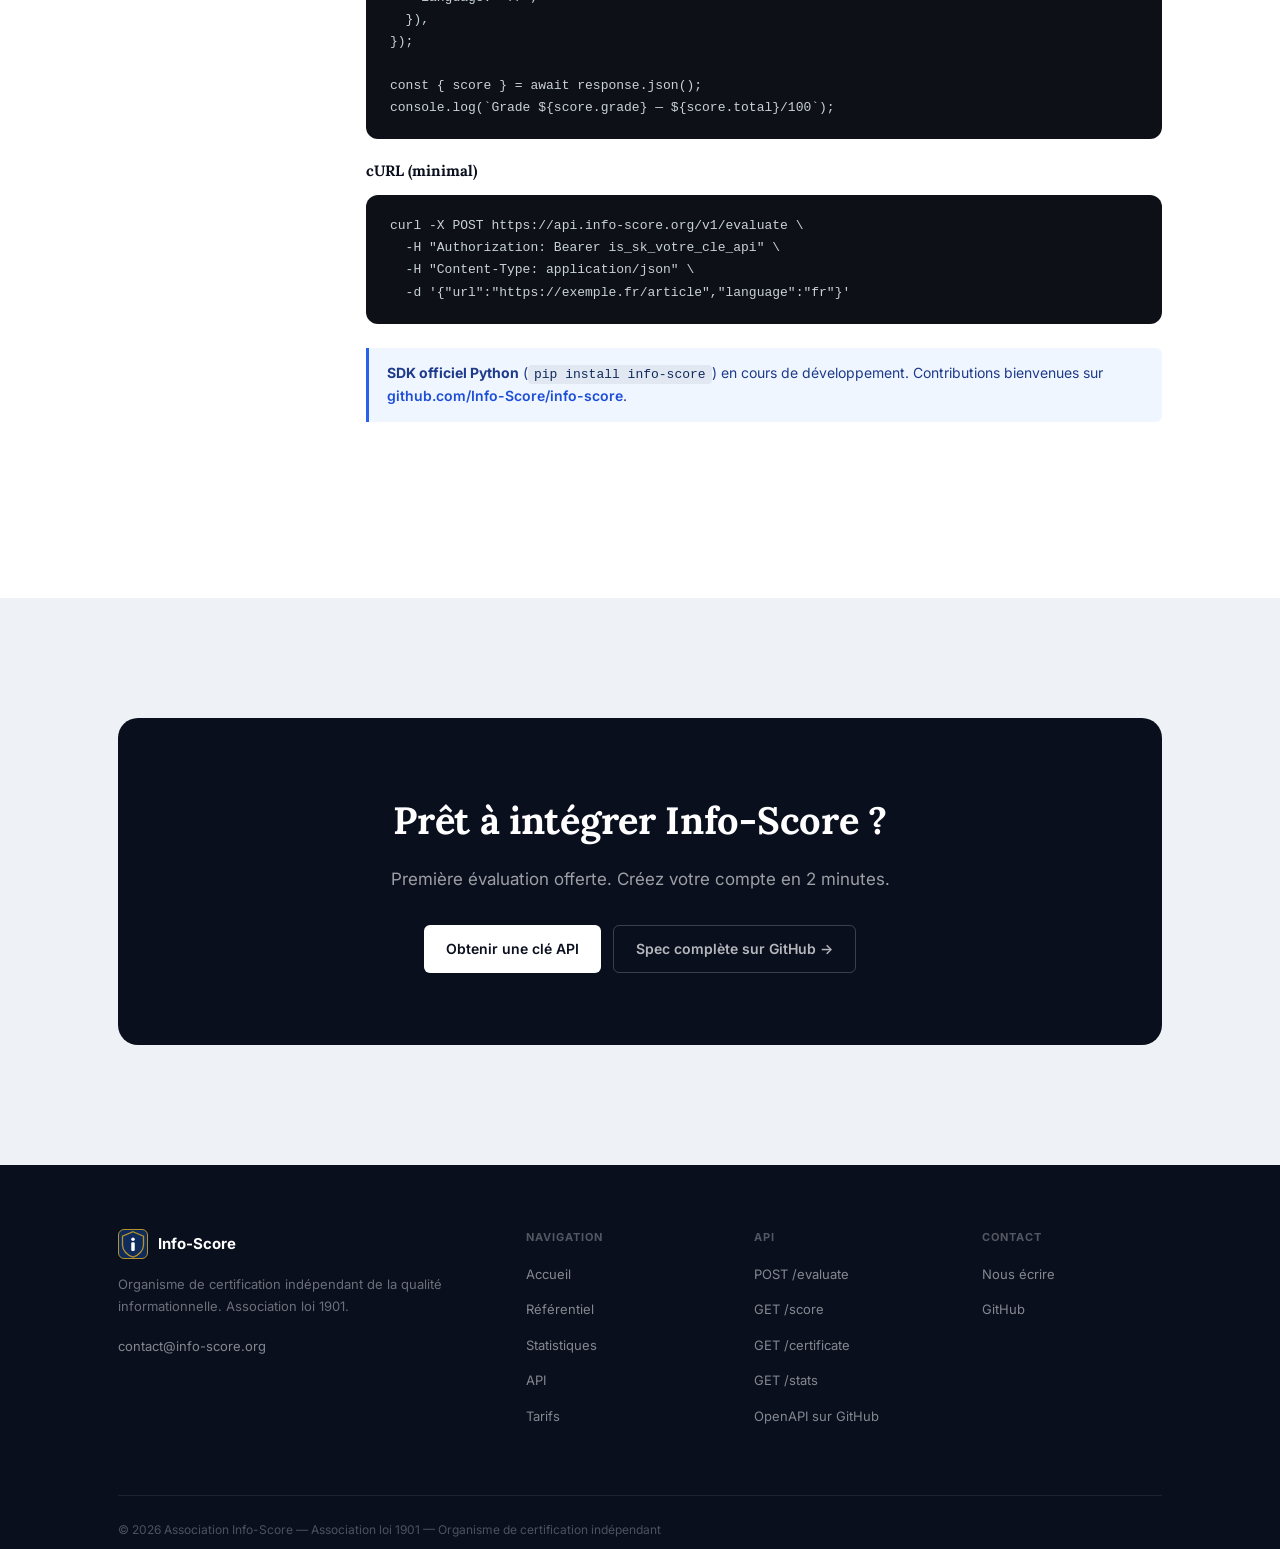
==== commit 3e0f4583: "merge: intégrer commits remote + relooking officiel Pace - Résolution conflits : conservation SVG lo" ====
--- a/api.html
+++ b/api.html
@@ -12,10 +12,13 @@
   <meta property="og:description" content="Documentation de l'API REST Info-Score : évaluer un contenu, récupérer un score, obtenir un certificat. Exemples Python, JS, cURL.">
   <meta property="og:url" content="https://info-score.org/api.html">
   <meta property="og:image" content="https://info-score.org/og-image.png">
+  <meta property="og:image:width" content="1200">
+  <meta property="og:image:height" content="630">
+  <meta property="og:image:type" content="image/png">
   <meta name="twitter:card" content="summary_large_image">
   <link rel="preconnect" href="https://fonts.googleapis.com">
   <link rel="preconnect" href="https://fonts.gstatic.com" crossorigin>
-  <link href="https://fonts.googleapis.com/css2?family=Space+Grotesk:wght@400;500;600;700&display=swap" rel="stylesheet">
+  <link href="https://fonts.googleapis.com/css2?family=Inter:wght@400;500;600;700&family=Lora:ital,wght@0,400;0,700;1,400&display=swap" rel="stylesheet">
   <link rel="stylesheet" href="style.css">
 </head>
 <body>
@@ -26,7 +29,7 @@
     <div class="container">
       <div class="nav__inner">
         <a href="index.html" class="nav__logo">
-          <svg class="nav__logo-mark" viewBox="0 0 32 32" aria-hidden="true"><path d="M16 2 L28 7 L28 17 C28 23.5 22.5 29 16 31 C9.5 29 4 23.5 4 17 L4 7 Z" fill="#0f2b5b"/><circle cx="16" cy="10.5" r="2" fill="#ffffff"/><rect x="14" y="14" width="4" height="10" rx="1.5" fill="#ffffff"/></svg>
+          <svg class="nav__logo-mark" viewBox="0 0 32 32" aria-hidden="true"><path d="M16 2 L28 7 L28 17 C28 23.5 22.5 29 16 31 C9.5 29 4 23.5 4 17 L4 7 Z" fill="#0f2b5b" stroke="#b5922b" stroke-width="1.5"/><circle cx="16" cy="10.5" r="2" fill="#ffffff"/><rect x="14" y="14" width="4" height="10" rx="1.5" fill="#ffffff"/></svg>
           Info-Score
         </a>
         <div class="nav__links" id="navLinks">
@@ -501,7 +504,7 @@
       <div class="footer__grid">
         <div>
           <div class="footer__brand">
-            <svg class="nav__logo-mark" viewBox="0 0 32 32" aria-hidden="true"><path d="M16 2 L28 7 L28 17 C28 23.5 22.5 29 16 31 C9.5 29 4 23.5 4 17 L4 7 Z" fill="#0f2b5b"/><circle cx="16" cy="10.5" r="2" fill="#ffffff"/><rect x="14" y="14" width="4" height="10" rx="1.5" fill="#ffffff"/></svg>
+            <svg class="nav__logo-mark" viewBox="0 0 32 32" aria-hidden="true"><path d="M16 2 L28 7 L28 17 C28 23.5 22.5 29 16 31 C9.5 29 4 23.5 4 17 L4 7 Z" fill="#0f2b5b" stroke="#b5922b" stroke-width="1.5"/><circle cx="16" cy="10.5" r="2" fill="#ffffff"/><rect x="14" y="14" width="4" height="10" rx="1.5" fill="#ffffff"/></svg>
             <div class="footer__brand-name">Info-Score</div>
           </div>
           <p class="footer__brand-desc">Organisme de certification indépendant de la qualité informationnelle. Association loi 1901.</p>
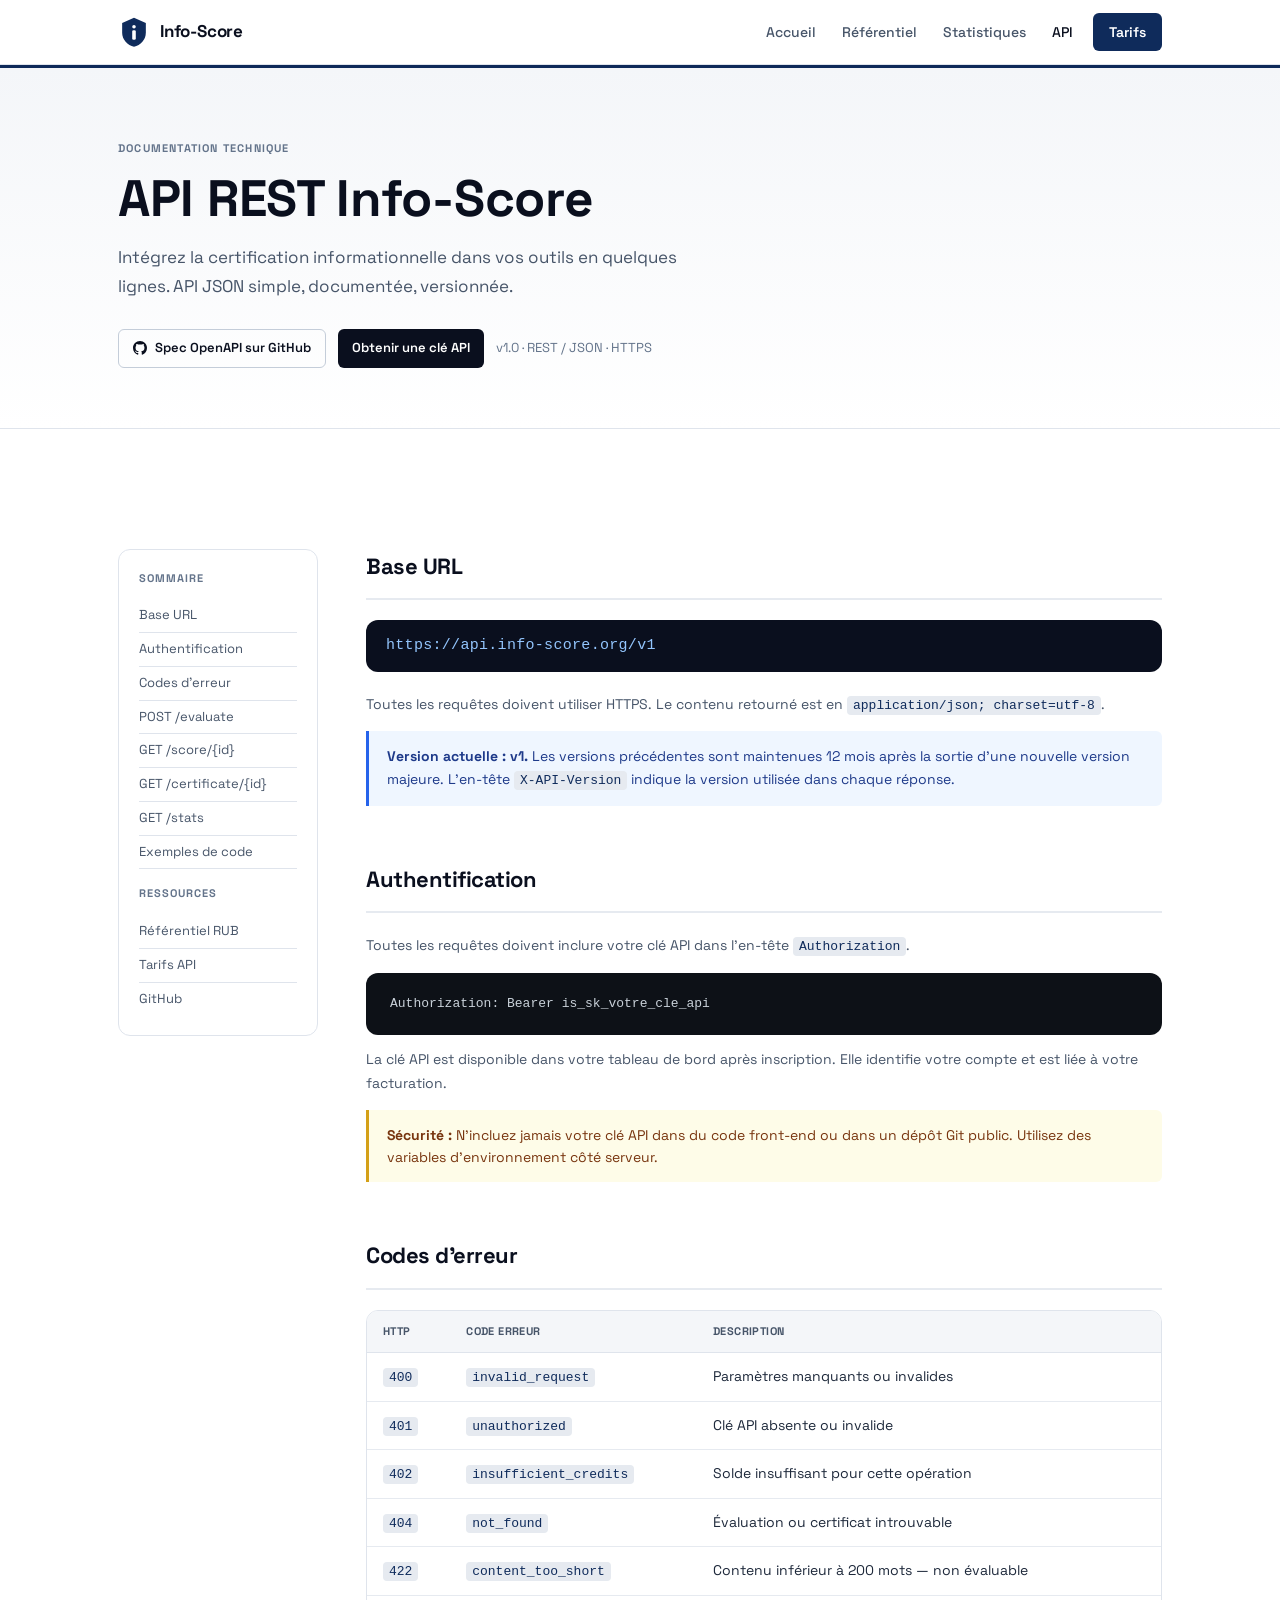
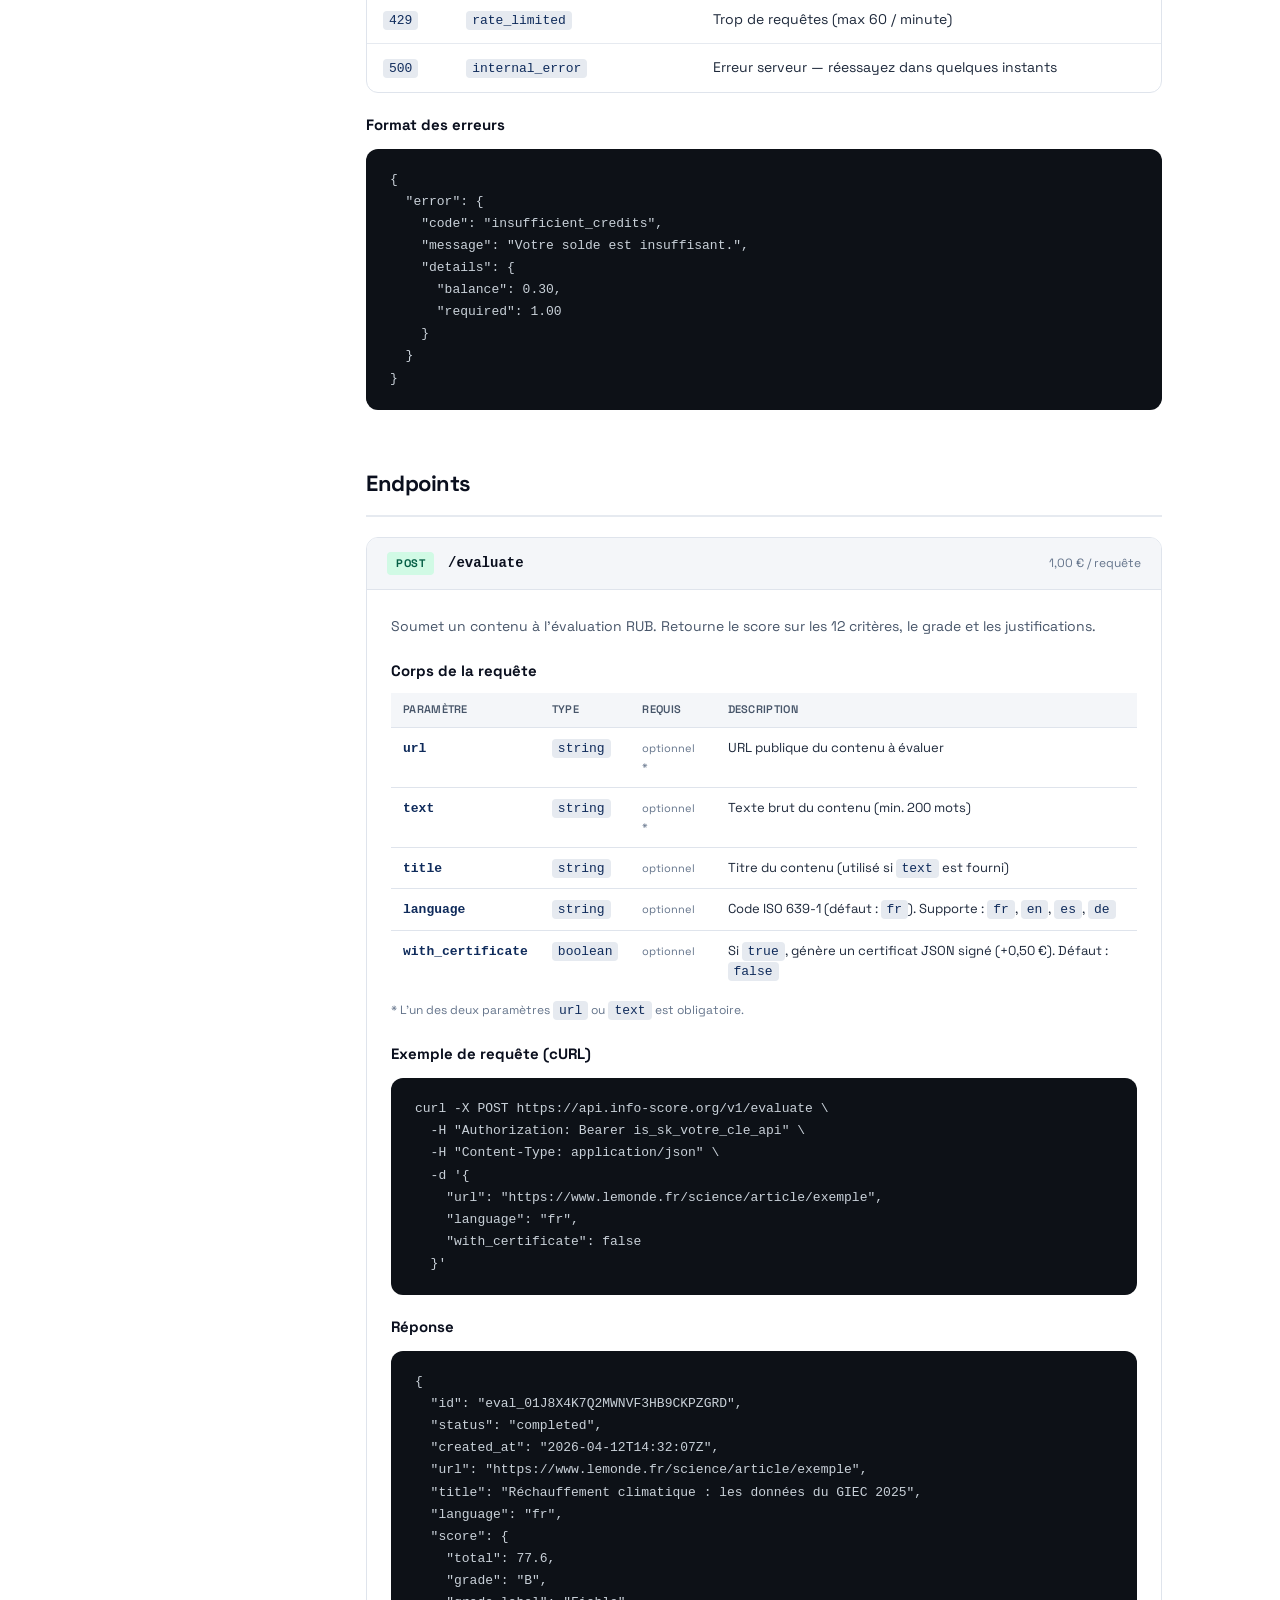
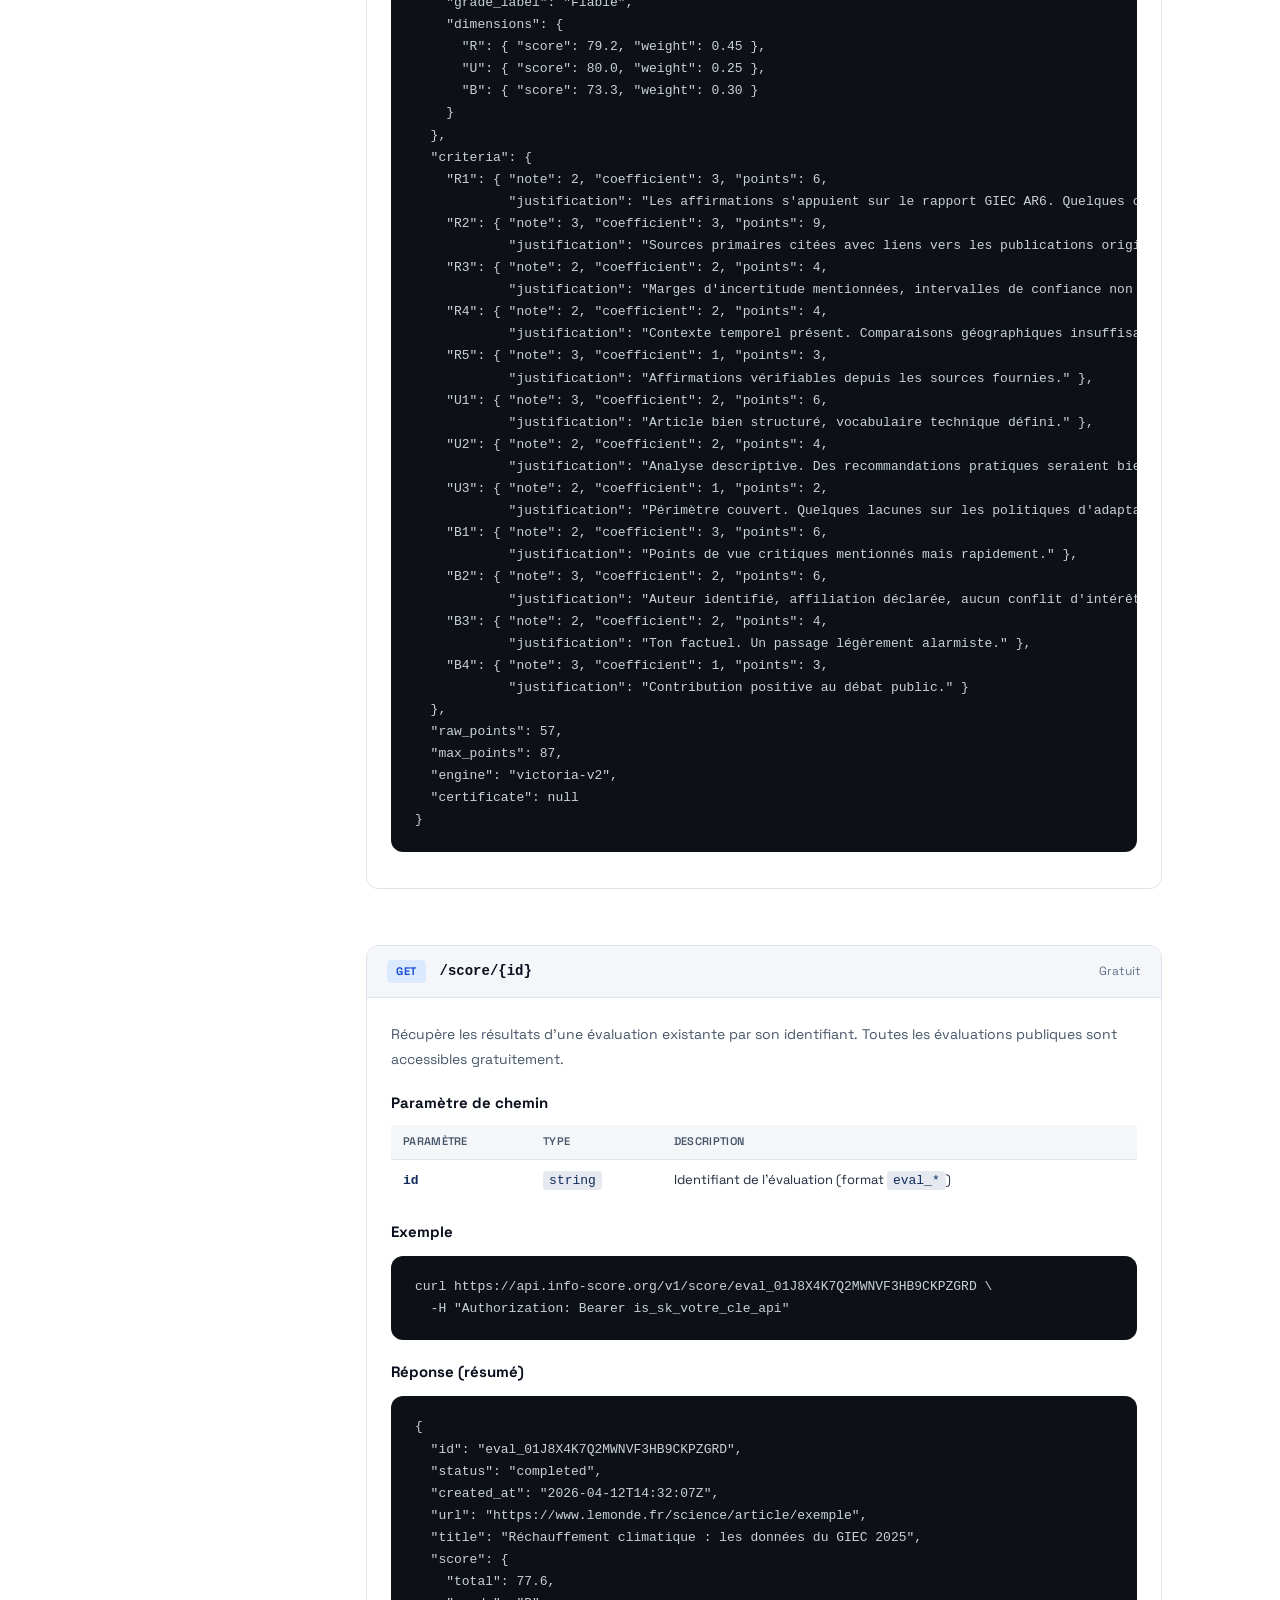
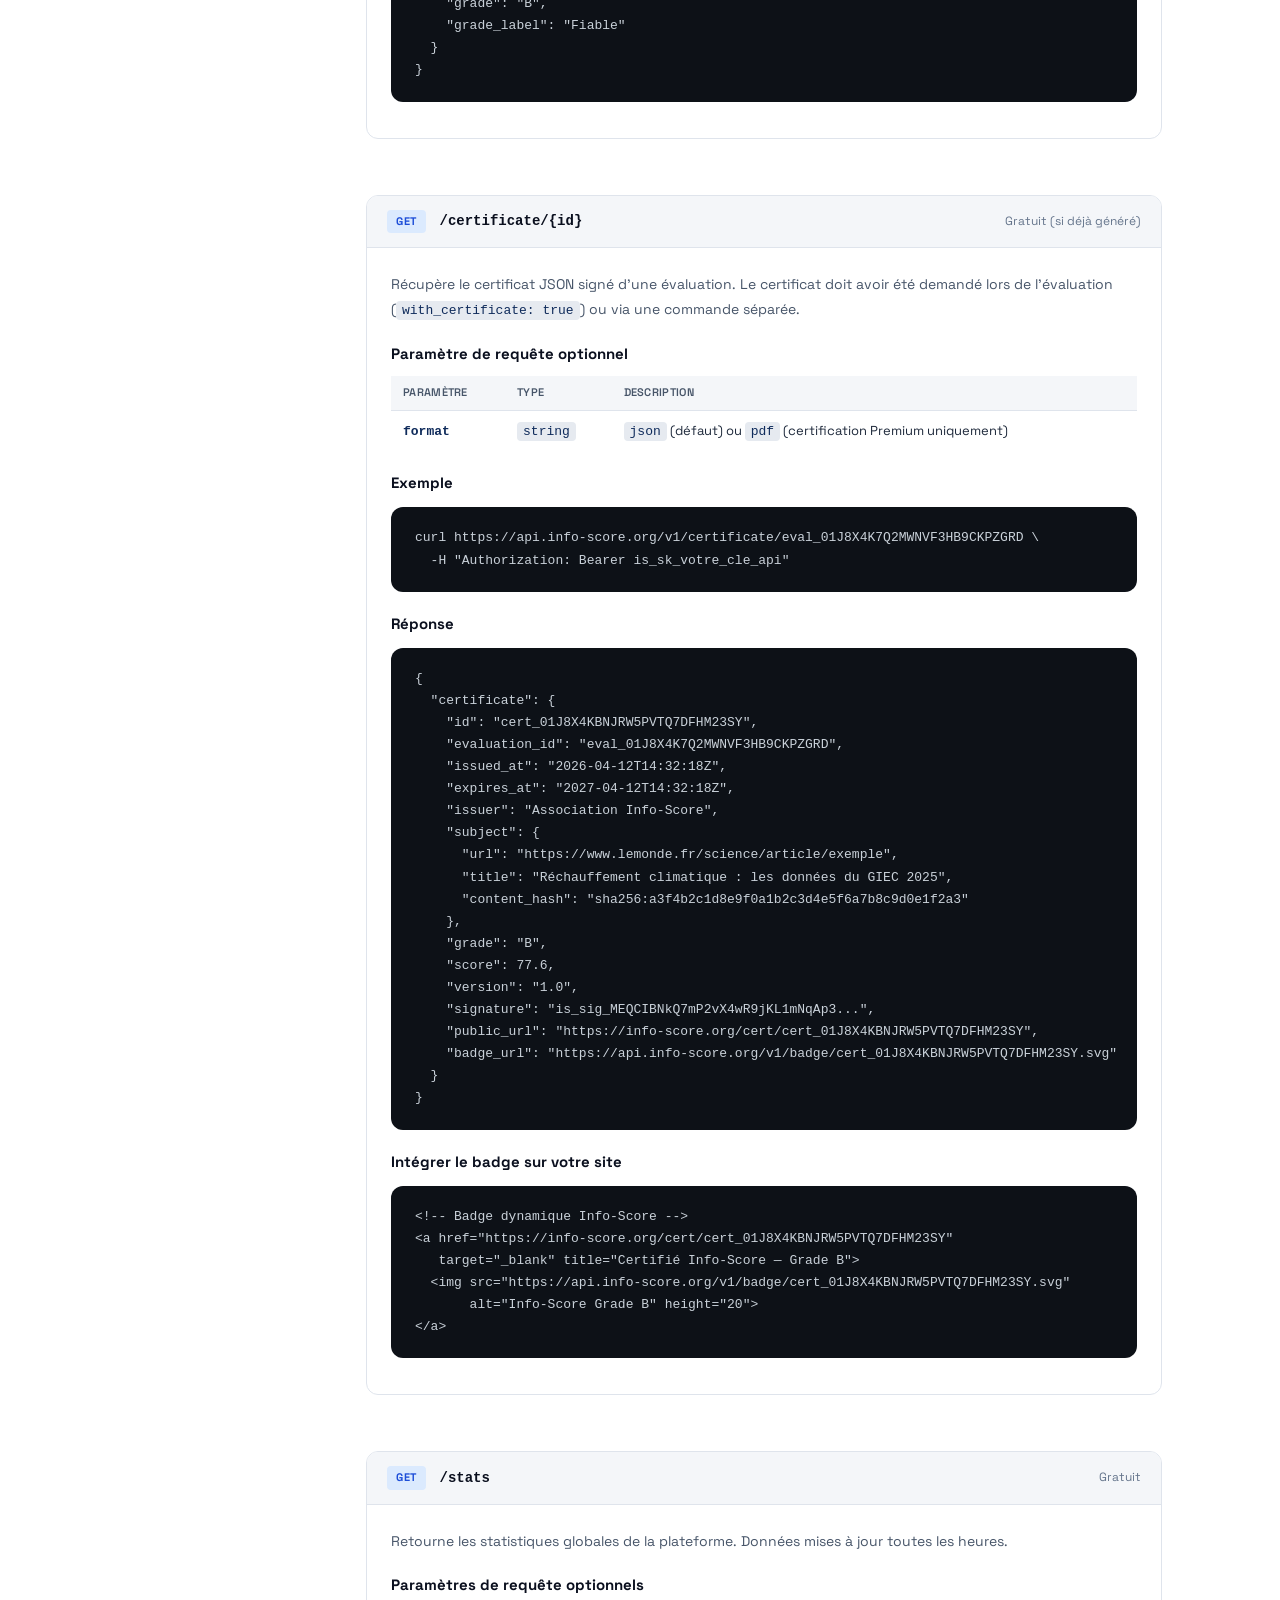
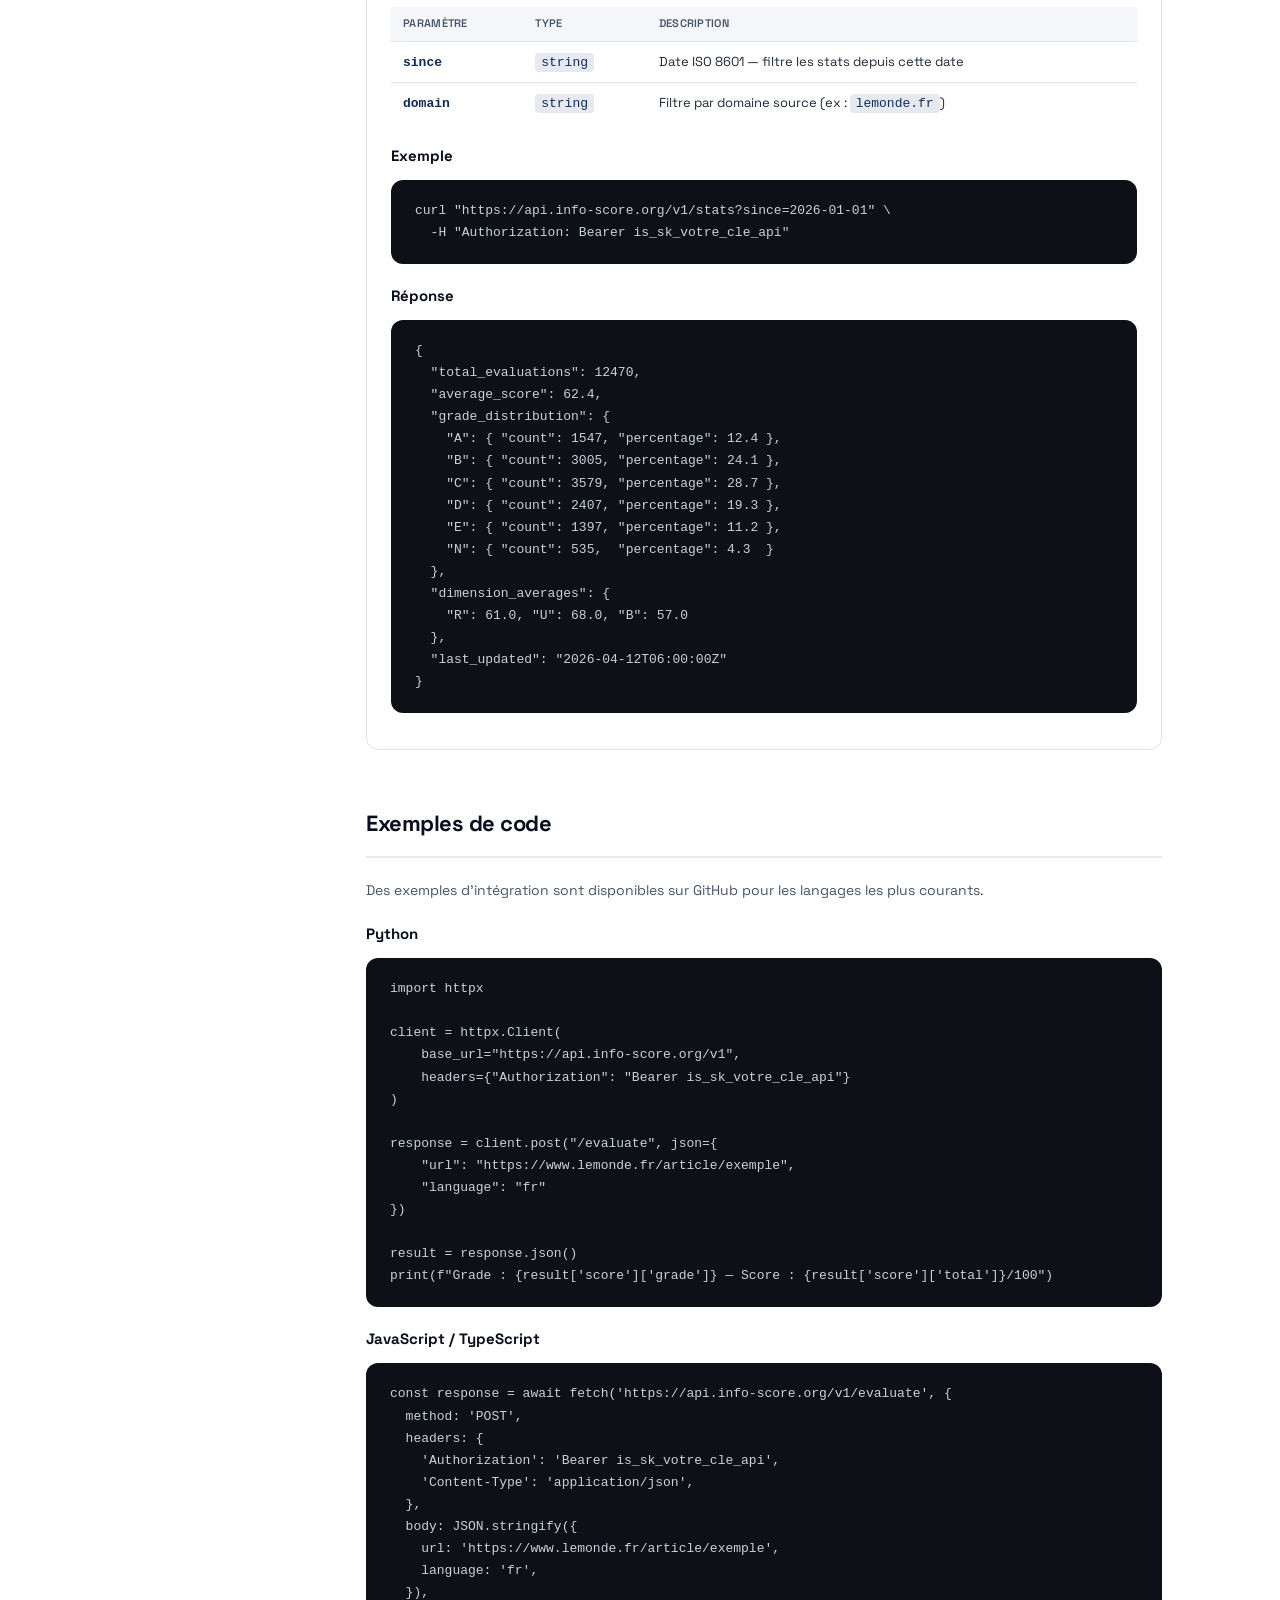
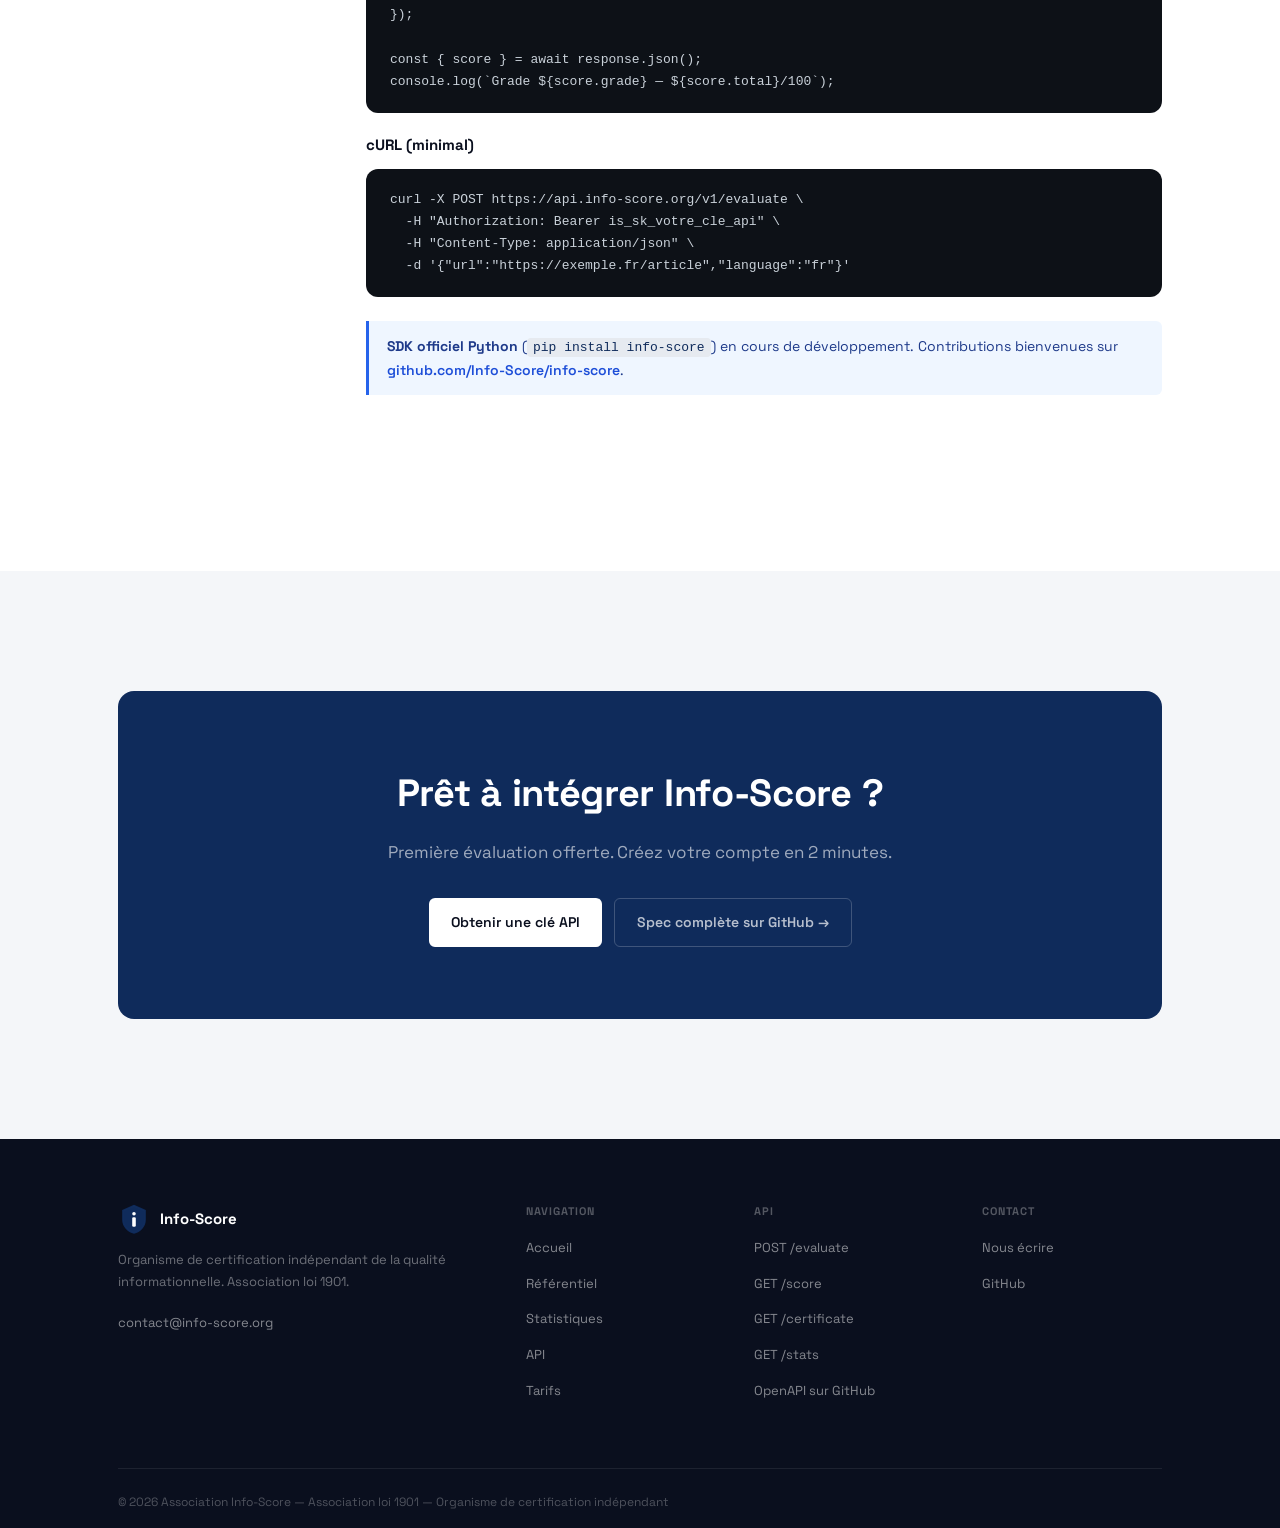
==== commit 8a9f1d82: "feat: refonte v3 — Space Grotesk, logo bouclier, og-image Pace - CSS: passage à Space Grotesk, desig" ====
--- a/api.html
+++ b/api.html
@@ -18,7 +18,7 @@
   <meta name="twitter:card" content="summary_large_image">
   <link rel="preconnect" href="https://fonts.googleapis.com">
   <link rel="preconnect" href="https://fonts.gstatic.com" crossorigin>
-  <link href="https://fonts.googleapis.com/css2?family=Inter:wght@400;500;600;700&family=Lora:ital,wght@0,400;0,700;1,400&display=swap" rel="stylesheet">
+  <link href="https://fonts.googleapis.com/css2?family=Space+Grotesk:wght@400;500;600;700&display=swap" rel="stylesheet">
   <link rel="stylesheet" href="style.css">
 </head>
 <body>
@@ -29,7 +29,7 @@
     <div class="container">
       <div class="nav__inner">
         <a href="index.html" class="nav__logo">
-          <svg class="nav__logo-mark" viewBox="0 0 32 32" aria-hidden="true"><path d="M16 2 L28 7 L28 17 C28 23.5 22.5 29 16 31 C9.5 29 4 23.5 4 17 L4 7 Z" fill="#0f2b5b" stroke="#b5922b" stroke-width="1.5"/><circle cx="16" cy="10.5" r="2" fill="#ffffff"/><rect x="14" y="14" width="4" height="10" rx="1.5" fill="#ffffff"/></svg>
+          <img src="logo.svg" alt="Info-Score" class="nav__logo-img" width="32" height="32">
           Info-Score
         </a>
         <div class="nav__links" id="navLinks">
@@ -504,7 +504,7 @@
       <div class="footer__grid">
         <div>
           <div class="footer__brand">
-            <svg class="nav__logo-mark" viewBox="0 0 32 32" aria-hidden="true"><path d="M16 2 L28 7 L28 17 C28 23.5 22.5 29 16 31 C9.5 29 4 23.5 4 17 L4 7 Z" fill="#0f2b5b" stroke="#b5922b" stroke-width="1.5"/><circle cx="16" cy="10.5" r="2" fill="#ffffff"/><rect x="14" y="14" width="4" height="10" rx="1.5" fill="#ffffff"/></svg>
+            <img src="logo.svg" alt="Info-Score" class="nav__logo-img" width="24" height="24">
             <div class="footer__brand-name">Info-Score</div>
           </div>
           <p class="footer__brand-desc">Organisme de certification indépendant de la qualité informationnelle. Association loi 1901.</p>
--- a/style.css
+++ b/style.css
@@ -1,12 +1,12 @@
 /* ============================================================
-   Info-Score v2 — Design System
-   Institutionnel · Inter + Lora · Accent deep navy + gold
+   Info-Score v3 — Design System
+   Institutionnel · Space Grotesk · Accent deep navy
    ============================================================ */
 
 /* ---- Design tokens ---- */
 :root {
-  --font:         'Inter', system-ui, -apple-system, sans-serif;
-  --font-heading: 'Lora', Georgia, 'Times New Roman', serif;
+  --font:         'Space Grotesk', system-ui, -apple-system, sans-serif;
+  --font-heading: 'Space Grotesk', system-ui, -apple-system, sans-serif;
 
   /* Neutrals */
   --ink:       #0a0f1e;
@@ -14,14 +14,14 @@
   --ink-3:     #475569;
   --ink-4:     #64748b;
   --surface:   #ffffff;
-  --surface-2: #eef2f7;
-  --surface-3: #e2e8f2;
+  --surface-2: #f4f6f9;
+  --surface-3: #e6eaf0;
   --accent:    #0f2b5b;
-  --accent-h:  #1a3a6b;
+  --accent-h:  #163873;
   --gold:      #b5922b;
   --gold-light:#f7efd8;
-  --border:    #e2e8f0;
-  --border-2:  #cbd5e1;
+  --border:    #dfe4ec;
+  --border-2:  #c4cdd9;
 
   /* Grade palette — source de vérité : Pace */
   --ga: #2D8B46; --ga-bg: #edf7f0; --ga-bd: #a7d9b4;
@@ -36,7 +36,7 @@
   --container: 1100px;
   --r:         6px;
   --r-lg:      12px;
-  --r-xl:      20px;
+  --r-xl:      16px;
 
   /* Shadow */
   --sh-sm: 0 1px 4px rgba(10,15,30,.08);
@@ -58,7 +58,7 @@
   -webkit-font-smoothing: antialiased;
   -moz-osx-font-smoothing: grayscale;
 }
-h1, h2, h3 { font-family: var(--font-heading); }
+h1, h2, h3 { font-family: var(--font-heading); font-weight: 700; }
 img, svg { max-width: 100%; display: block; }
 a { color: inherit; text-decoration: none; }
 button { font-family: inherit; }
@@ -76,28 +76,24 @@
 /* ---- Navigation ---- */
 .nav {
   position: sticky; top: 0; z-index: 200;
-  background: rgba(255,255,255,.97);
-  backdrop-filter: blur(12px);
-  -webkit-backdrop-filter: blur(12px);
-  border-bottom: 2px solid var(--gold);
-  box-shadow: 0 1px 8px rgba(10,15,30,.07);
+  background: rgba(255,255,255,.98);
+  backdrop-filter: blur(14px);
+  -webkit-backdrop-filter: blur(14px);
+  border-bottom: 1px solid var(--border);
+  box-shadow: 0 1px 6px rgba(10,15,30,.05);
 }
 .nav__inner {
   display: flex; align-items: center;
   justify-content: space-between;
-  height: 60px; gap: 8px;
+  height: 64px; gap: 8px;
 }
 .nav__logo {
   display: flex; align-items: center; gap: 10px;
   font-family: var(--font-heading); font-weight: 700; font-size: 17px; color: var(--ink);
-  letter-spacing: .1px; flex-shrink: 0;
-}
-.nav__logo-mark {
-  width: 30px; height: 30px;
-  background: var(--accent); border-radius: var(--r);
-  display: flex; align-items: center; justify-content: center;
-  font-size: 12px; font-weight: 800; color: #fff; letter-spacing: -.5px;
-  border: 1.5px solid var(--gold);
+  letter-spacing: -.2px; flex-shrink: 0;
+}
+.nav__logo-img {
+  width: 32px; height: 32px;
 }
 .nav__links { display: flex; align-items: center; gap: 2px; }
 .nav__link {
@@ -124,13 +120,14 @@
 .hero {
   padding: 100px 0 80px;
   border-bottom: 1px solid var(--border);
+  background: linear-gradient(180deg, var(--surface-2) 0%, var(--surface) 100%);
 }
 .hero__label {
   display: inline-flex; align-items: center; gap: 6px;
-  font-size: 11px; font-weight: 700; letter-spacing: 1px;
+  font-size: 11px; font-weight: 700; letter-spacing: 1.2px;
   text-transform: uppercase; color: var(--accent);
-  padding: 5px 14px; border: 1px solid var(--gold);
-  background: var(--gold-light);
+  padding: 6px 16px; border: 1px solid var(--accent);
+  background: rgba(15,43,91,.06);
   border-radius: 100px; margin-bottom: 28px;
 }
 .hero__title {
@@ -242,9 +239,9 @@
 /* ---- Page header (interior) ---- */
 .page-header {
   padding: 72px 0 60px;
-  background: var(--surface-2);
-  border-bottom: 2px solid var(--surface-3);
-  border-top: 3px solid var(--gold);
+  background: linear-gradient(180deg, var(--surface-2) 0%, var(--surface) 100%);
+  border-bottom: 1px solid var(--border);
+  border-top: 3px solid var(--accent);
 }
 .page-header h1 {
   font-family: var(--font-heading);
@@ -564,7 +561,7 @@
 
 /* ---- CTA block ---- */
 .cta-block {
-  background: var(--ink); border-radius: var(--r-xl);
+  background: var(--accent); border-radius: var(--r-xl);
   padding: 72px 48px; text-align: center; color: #fff;
 }
 .cta-block h2 { font-family: var(--font-heading); font-size: clamp(24px, 3vw, 38px); font-weight: 700; letter-spacing: -.3px; margin-bottom: 14px; }
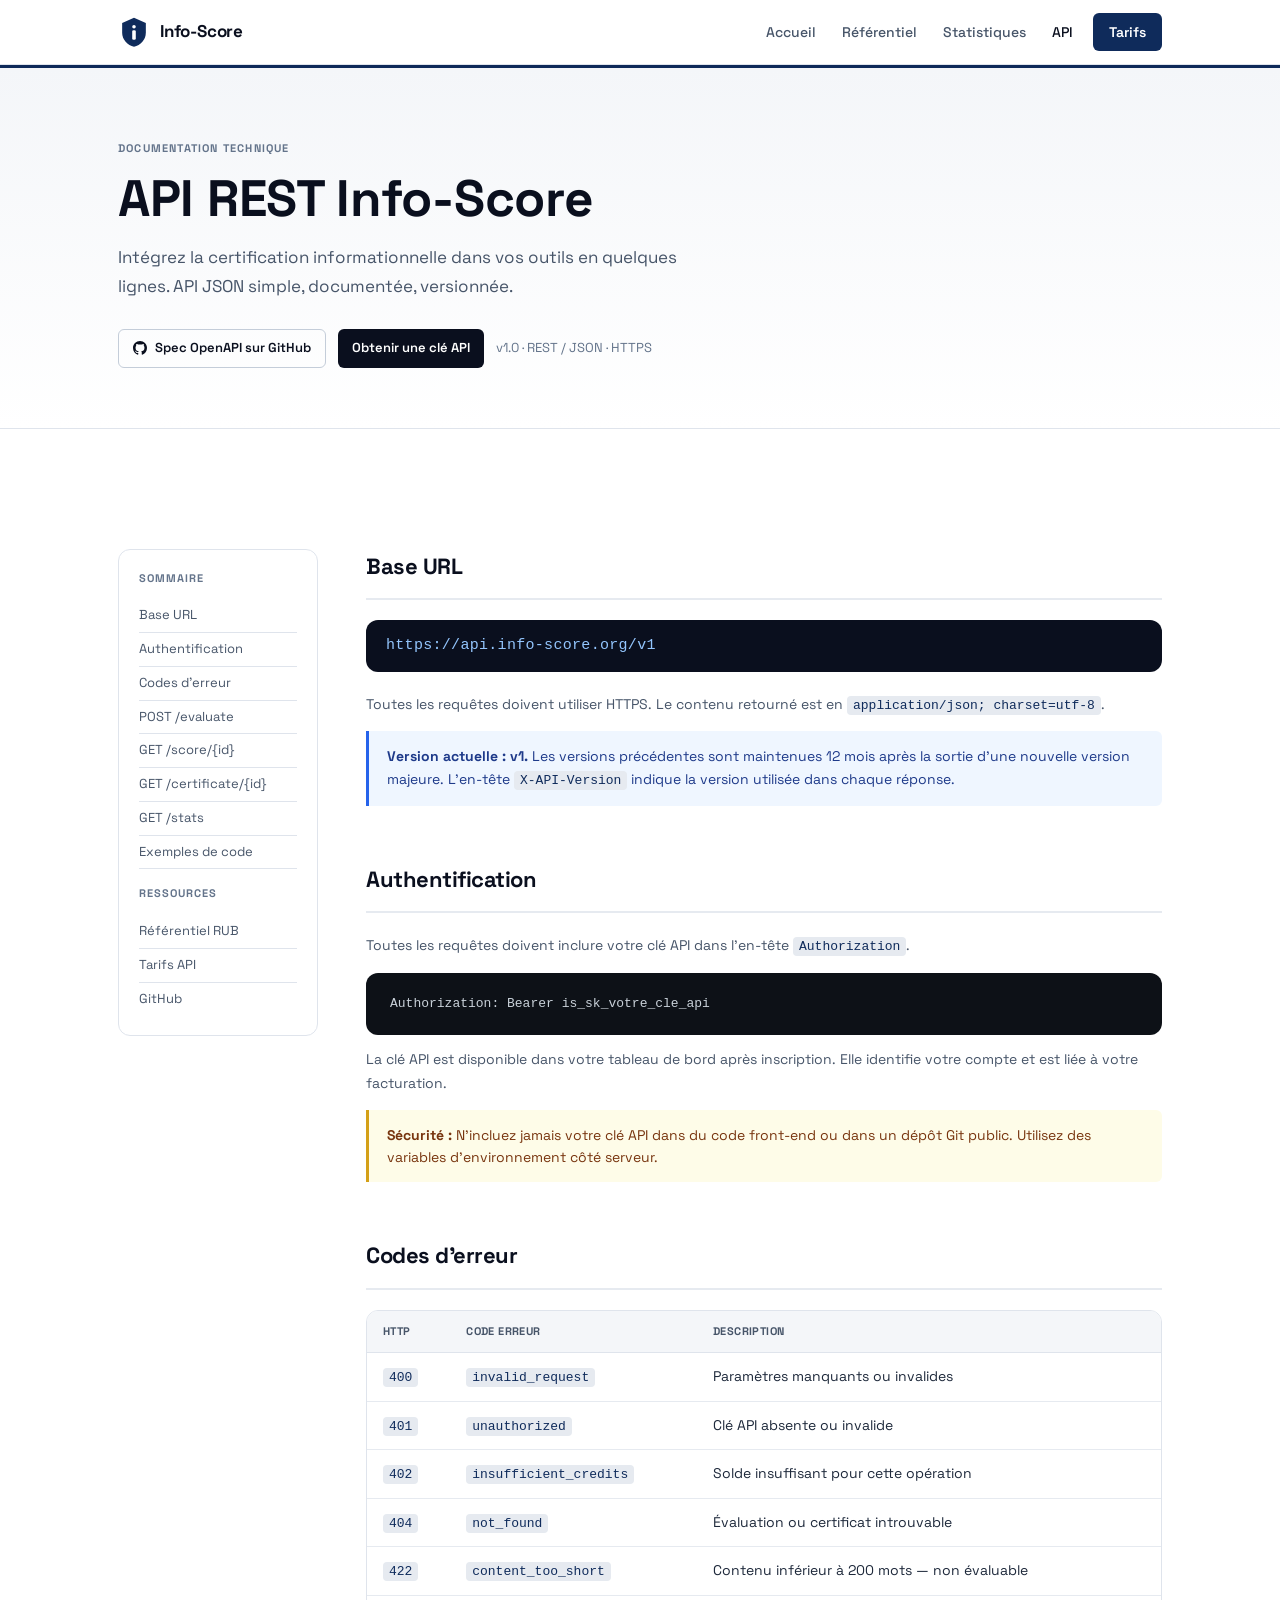
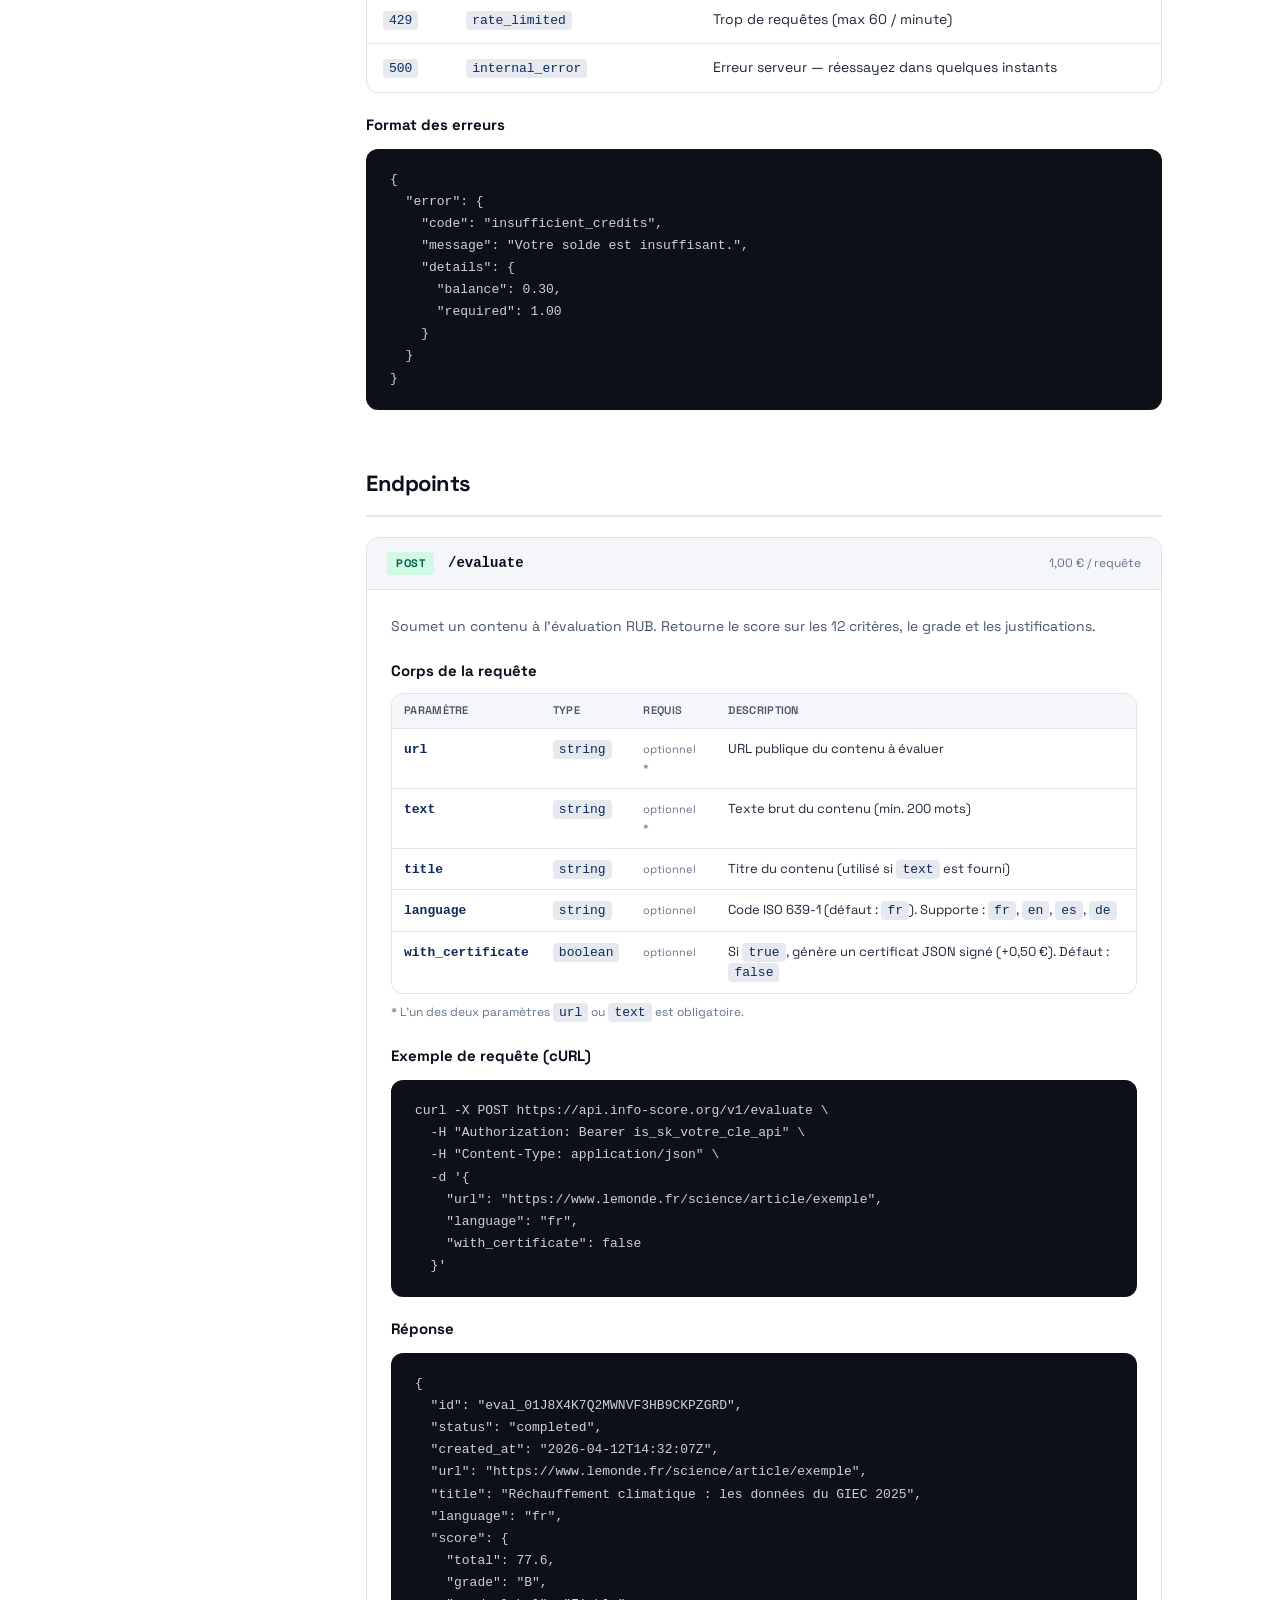
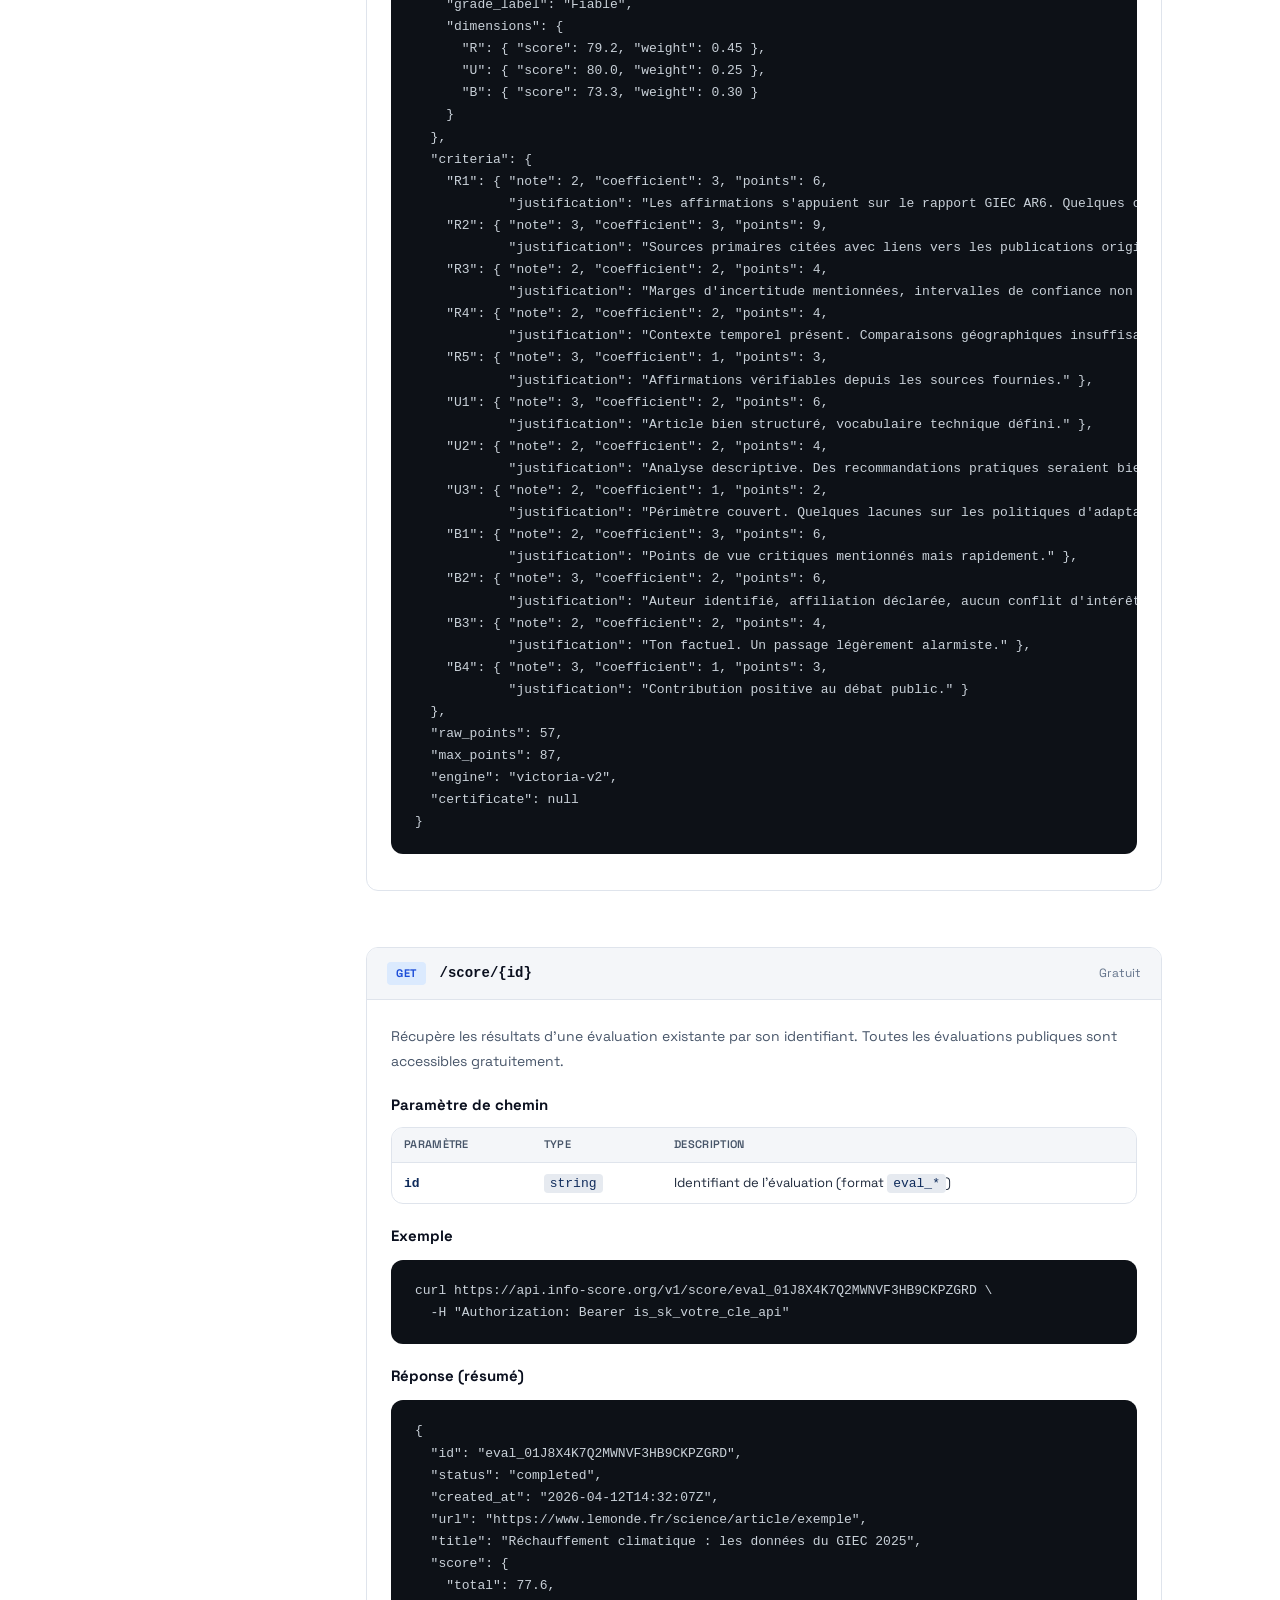
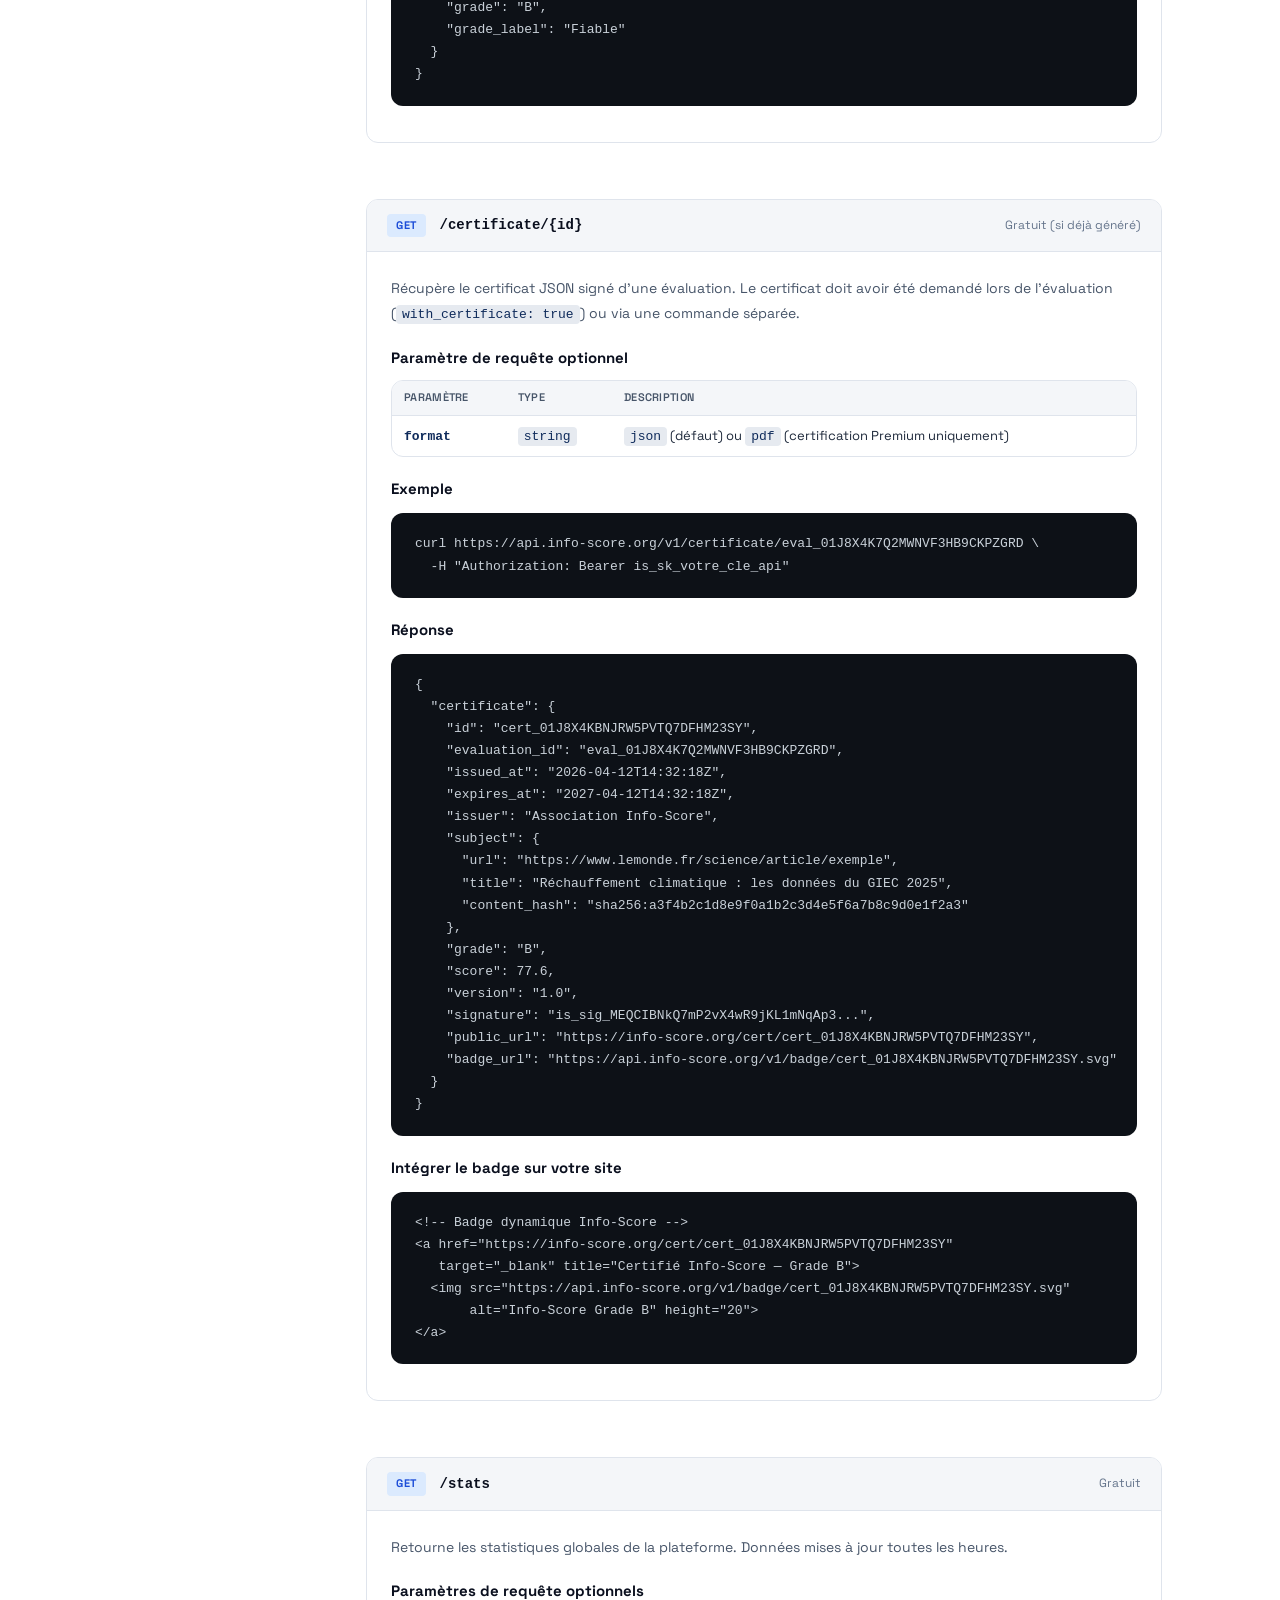
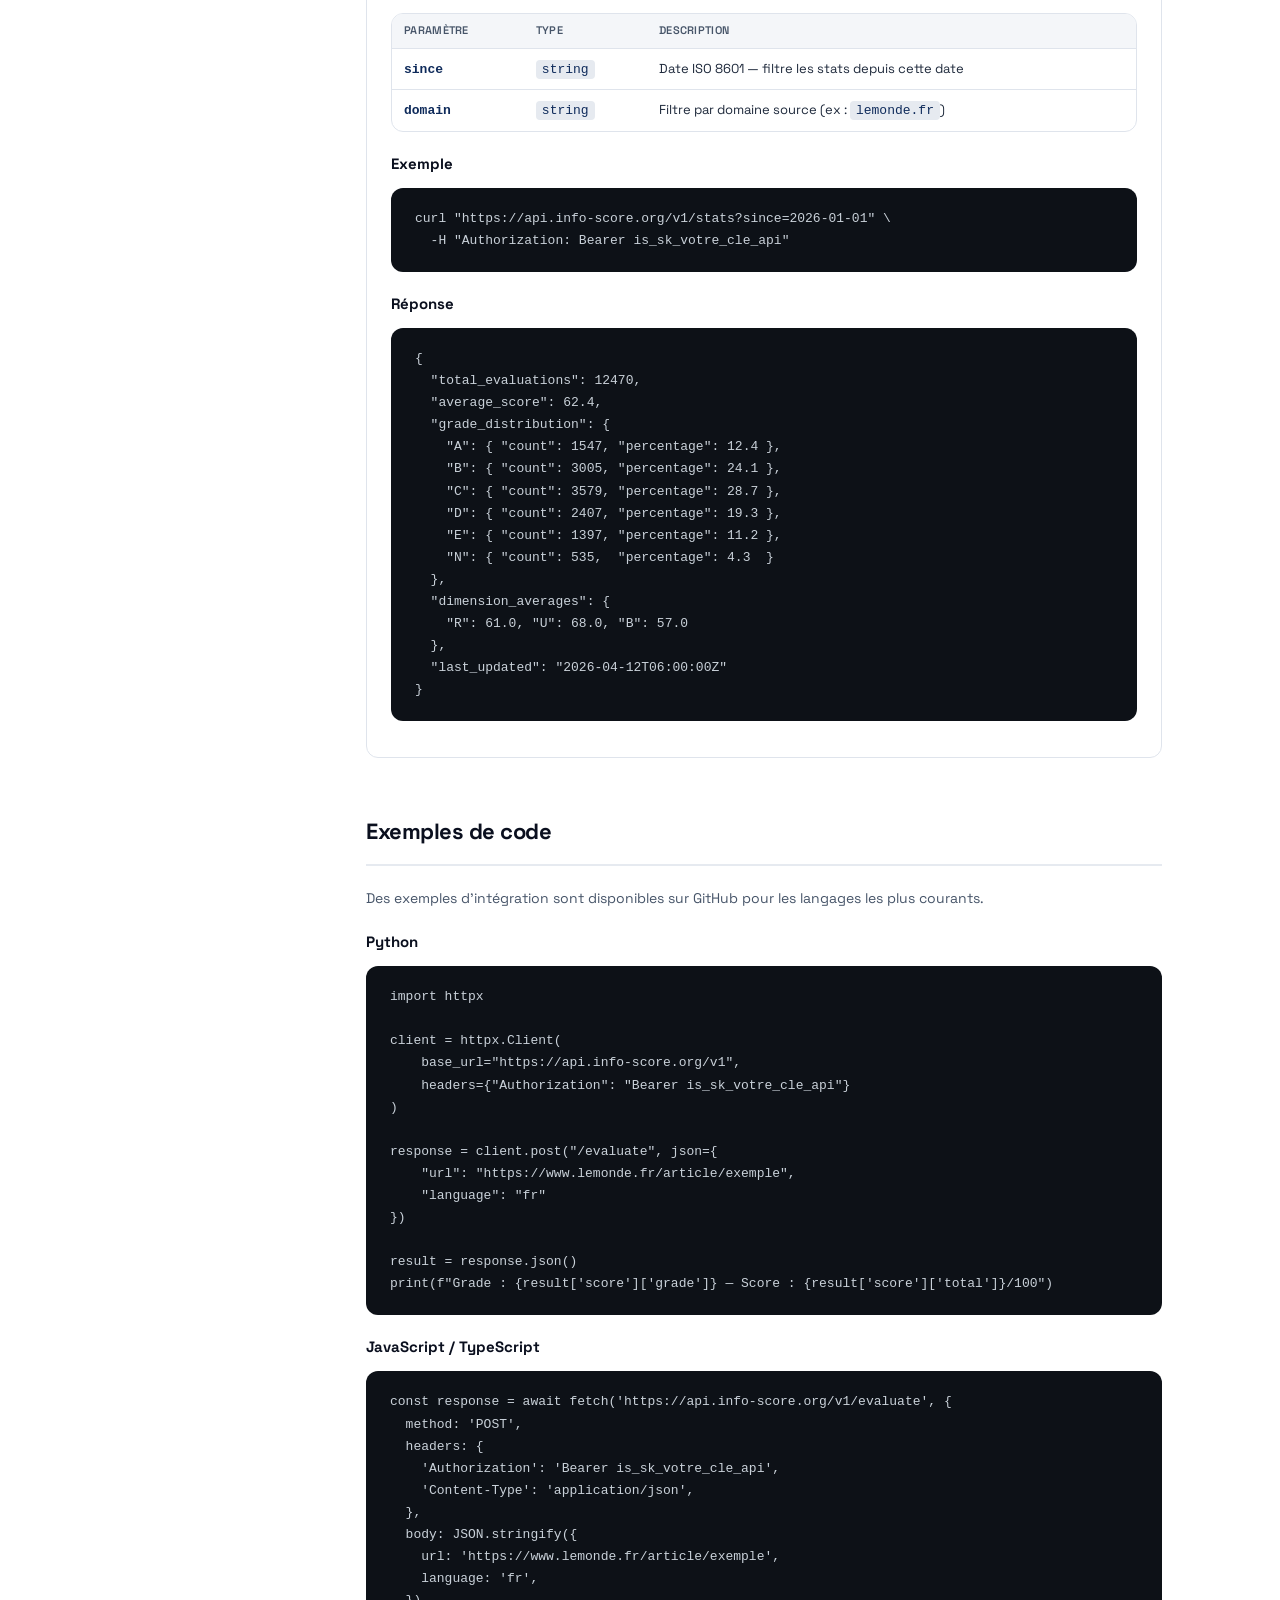
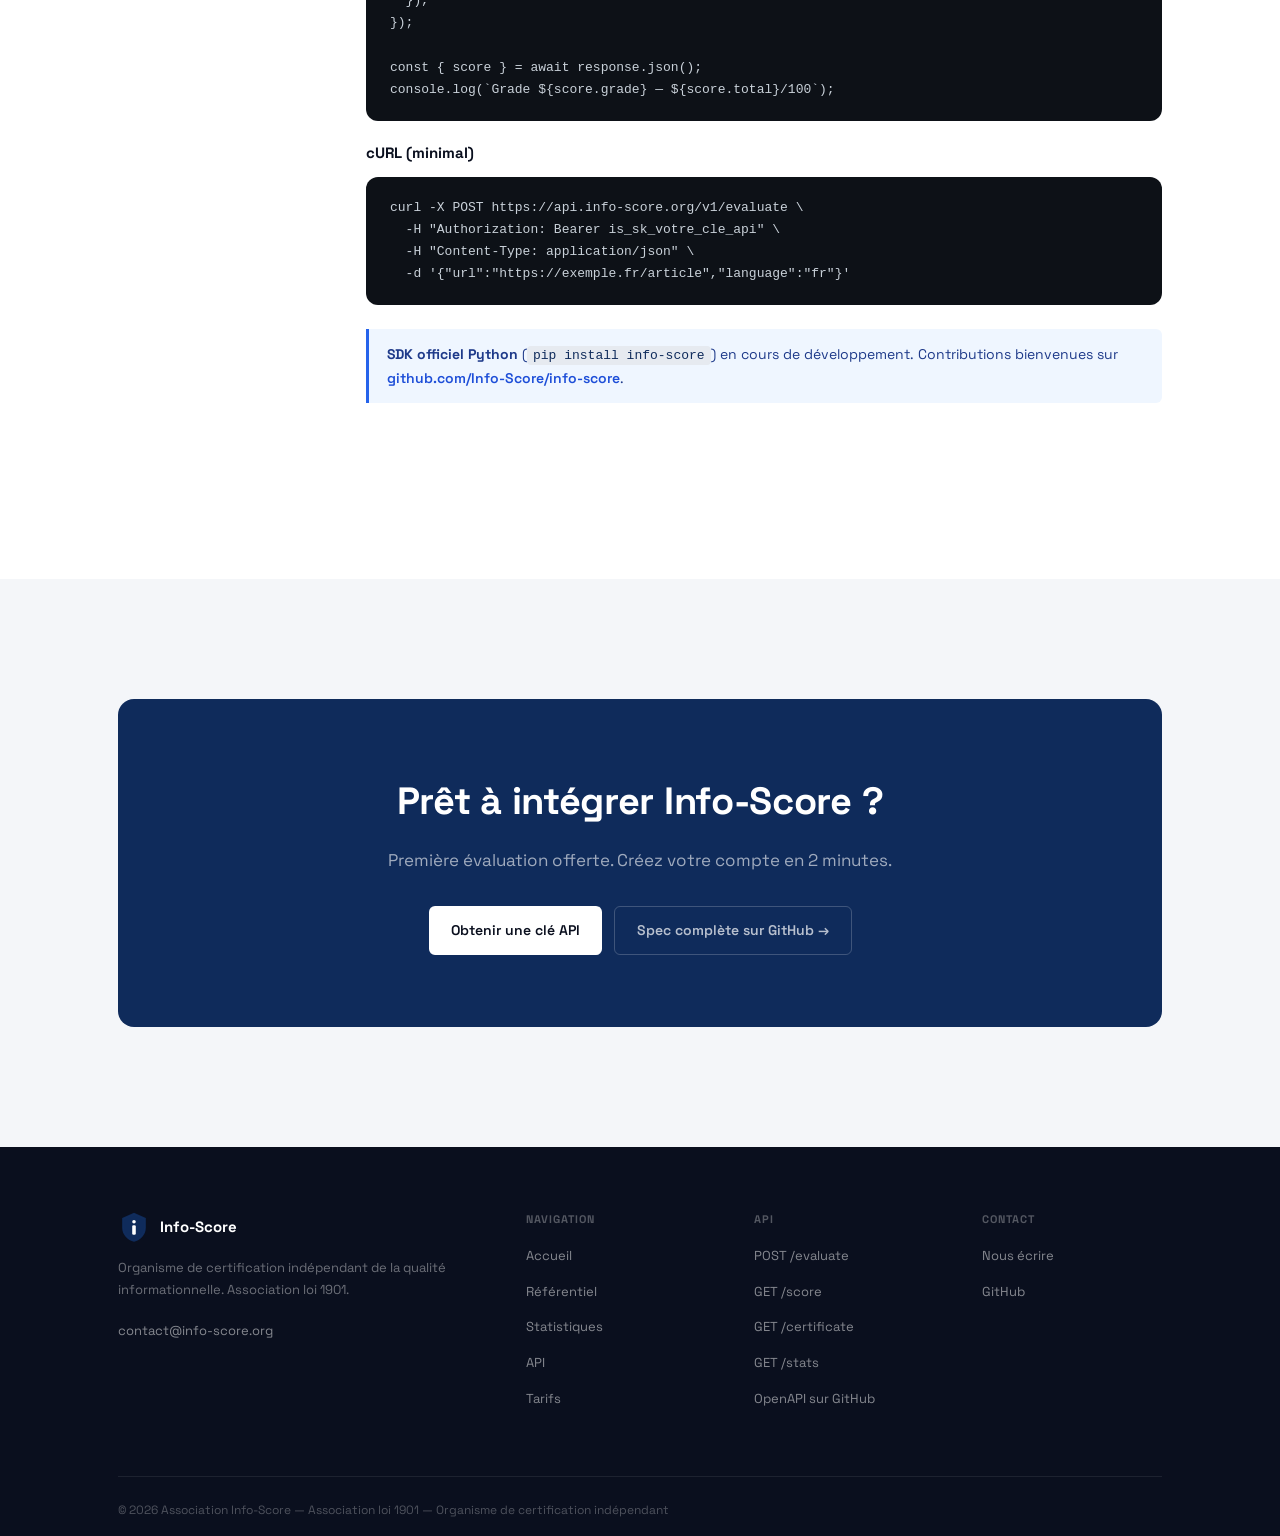
==== commit 1117db10: "fix: rendre la page API responsive sur mobile - html overflow-x hidden pour empêcher le scroll horiz" ====
--- a/api.html
+++ b/api.html
@@ -104,7 +104,7 @@
         </aside>
 
         <!-- Content -->
-        <div>
+        <div class="api-content">
 
           <!-- Base URL -->
           <div class="api-section" id="base" data-animate>
@@ -172,7 +172,7 @@
                 <p>Soumet un contenu à l'évaluation RUB. Retourne le score sur les 12 critères, le grade et les justifications.</p>
 
                 <h3>Corps de la requête</h3>
-                <table class="param-table">
+                <div class="table-wrap"><table class="param-table">
                   <thead><tr><th>Paramètre</th><th>Type</th><th>Requis</th><th>Description</th></tr></thead>
                   <tbody>
                     <tr>
@@ -206,7 +206,7 @@
                       <td>Si <code>true</code>, génère un certificat JSON signé (+0,50 €). Défaut : <code>false</code></td>
                     </tr>
                   </tbody>
-                </table>
+                </table></div>
                 <p style="font-size:12px;color:var(--ink-4);margin-top:8px;">* L'un des deux paramètres <code>url</code> ou <code>text</code> est obligatoire.</p>
 
                 <h3>Exemple de requête (cURL)</h3>
@@ -284,7 +284,7 @@
                 <p>Récupère les résultats d'une évaluation existante par son identifiant. Toutes les évaluations publiques sont accessibles gratuitement.</p>
 
                 <h3>Paramètre de chemin</h3>
-                <table class="param-table">
+                <div class="table-wrap"><table class="param-table">
                   <thead><tr><th>Paramètre</th><th>Type</th><th>Description</th></tr></thead>
                   <tbody>
                     <tr>
@@ -293,7 +293,7 @@
                       <td>Identifiant de l'évaluation (format <code>eval_*</code>)</td>
                     </tr>
                   </tbody>
-                </table>
+                </table></div>
 
                 <h3>Exemple</h3>
 <pre>curl https://api.info-score.org/v1/score/eval_01J8X4K7Q2MWNVF3HB9CKPZGRD \
@@ -328,7 +328,7 @@
                 <p>Récupère le certificat JSON signé d'une évaluation. Le certificat doit avoir été demandé lors de l'évaluation (<code>with_certificate: true</code>) ou via une commande séparée.</p>
 
                 <h3>Paramètre de requête optionnel</h3>
-                <table class="param-table">
+                <div class="table-wrap"><table class="param-table">
                   <thead><tr><th>Paramètre</th><th>Type</th><th>Description</th></tr></thead>
                   <tbody>
                     <tr>
@@ -337,7 +337,7 @@
                       <td><code>json</code> (défaut) ou <code>pdf</code> (certification Premium uniquement)</td>
                     </tr>
                   </tbody>
-                </table>
+                </table></div>
 
                 <h3>Exemple</h3>
 <pre>curl https://api.info-score.org/v1/certificate/eval_01J8X4K7Q2MWNVF3HB9CKPZGRD \
@@ -388,7 +388,7 @@
                 <p>Retourne les statistiques globales de la plateforme. Données mises à jour toutes les heures.</p>
 
                 <h3>Paramètres de requête optionnels</h3>
-                <table class="param-table">
+                <div class="table-wrap"><table class="param-table">
                   <thead><tr><th>Paramètre</th><th>Type</th><th>Description</th></tr></thead>
                   <tbody>
                     <tr>
@@ -402,7 +402,7 @@
                       <td>Filtre par domaine source (ex : <code>lemonde.fr</code>)</td>
                     </tr>
                   </tbody>
-                </table>
+                </table></div>
 
                 <h3>Exemple</h3>
 <pre>curl "https://api.info-score.org/v1/stats?since=2026-01-01" \
--- a/style.css
+++ b/style.css
@@ -49,7 +49,7 @@
 
 /* ---- Reset ---- */
 *, *::before, *::after { box-sizing: border-box; margin: 0; padding: 0; }
-html { scroll-behavior: smooth; font-size: 16px; }
+html { scroll-behavior: smooth; font-size: 16px; overflow-x: hidden; }
 body {
   font-family: var(--font);
   color: var(--ink);
@@ -68,6 +68,7 @@
   max-width: var(--container);
   margin: 0 auto;
   padding: 0 28px;
+  overflow-wrap: break-word;
 }
 .section       { padding: var(--section) 0; }
 .section--alt  { background: var(--surface-2); }
@@ -512,14 +513,15 @@
 }
 .api-toc a:last-child { border-bottom: none; }
 .api-toc a:hover { color: var(--accent); }
-.api-section { margin-bottom: 56px; }
+.api-section { margin-bottom: 56px; min-width: 0; }
+.api-content { min-width: 0; overflow: hidden; }
 .api-section h2 {
   font-size: 22px; font-weight: 700; letter-spacing: -.5px;
   padding-bottom: 14px; border-bottom: 2px solid var(--surface-3);
   margin-bottom: 20px; color: var(--ink);
 }
 .api-section h3 { font-size: 15px; font-weight: 700; margin: 20px 0 10px; }
-.api-section p  { font-size: 14px; color: var(--ink-3); line-height: 1.75; margin-bottom: 14px; }
+.api-section p  { font-size: 14px; color: var(--ink-3); line-height: 1.75; margin-bottom: 14px; overflow-wrap: break-word; }
 code {
   background: var(--surface-3); padding: 2px 6px; border-radius: 4px;
   font-family: 'SF Mono', 'Fira Mono', 'Consolas', monospace;
@@ -544,7 +546,7 @@
 .method--get  { background: #dbeafe; color: #1d4ed8; }
 .endpoint-path  { font-family: monospace; font-size: 14px; font-weight: 600; color: var(--ink); }
 .endpoint-price { margin-left: auto; font-size: 12px; color: var(--ink-4); }
-.endpoint-body  { padding: 24px; }
+.endpoint-body  { padding: 24px; overflow: hidden; }
 .param-table { width: 100%; border-collapse: collapse; font-size: 13px; }
 .param-table th { text-align: left; padding: 8px 12px; background: var(--surface-2); font-weight: 600; color: var(--ink-3); font-size: 11px; text-transform: uppercase; letter-spacing: .3px; }
 .param-table td { padding: 10px 12px; border-top: 1px solid var(--border); vertical-align: top; color: var(--ink-2); }
@@ -553,11 +555,11 @@
 .param-opt  { font-size: 11px; color: var(--ink-4); }
 
 /* ---- Alert boxes ---- */
-.note { background: #eff6ff; border-left: 3px solid #2563eb; border-radius: 0 var(--r) var(--r) 0; padding: 14px 18px; font-size: 14px; color: #1e3a8a; margin: 14px 0; line-height: 1.6; }
-.warn { background: #fefce8; border-left: 3px solid var(--gc); border-radius: 0 var(--r) var(--r) 0; padding: 14px 18px; font-size: 14px; color: #78350f; margin: 14px 0; line-height: 1.6; }
+.note { background: #eff6ff; border-left: 3px solid #2563eb; border-radius: 0 var(--r) var(--r) 0; padding: 14px 18px; font-size: 14px; color: #1e3a8a; margin: 14px 0; line-height: 1.6; overflow-wrap: break-word; word-break: break-word; }
+.warn { background: #fefce8; border-left: 3px solid var(--gc); border-radius: 0 var(--r) var(--r) 0; padding: 14px 18px; font-size: 14px; color: #78350f; margin: 14px 0; line-height: 1.6; overflow-wrap: break-word; word-break: break-word; }
 
 /* ---- Base URL box ---- */
-.base-url { background: var(--ink); color: #93c5fd; padding: 14px 20px; border-radius: var(--r-lg); font-family: monospace; font-size: 15px; margin: 12px 0 20px; letter-spacing: .3px; }
+.base-url { background: var(--ink); color: #93c5fd; padding: 14px 20px; border-radius: var(--r-lg); font-family: monospace; font-size: 15px; margin: 12px 0 20px; letter-spacing: .3px; overflow-wrap: break-word; word-break: break-all; }
 
 /* ---- CTA block ---- */
 .cta-block {
@@ -639,6 +641,14 @@
   .kpi-grid      { grid-template-columns: repeat(2, 1fr); }
   .api-layout    { grid-template-columns: 1fr; }
   .api-toc       { display: none; }
+  /* API responsive: reduce padding, wrap endpoint headers, scroll tables */
+  .endpoint-body { padding: 16px; }
+  .endpoint-header { flex-wrap: wrap; padding: 12px 16px; gap: 8px; }
+  .endpoint-price { margin-left: 0; }
+  pre { padding: 16px; font-size: 12px; }
+  .base-url { padding: 12px 16px; font-size: 13px; }
+  .table-wrap { -webkit-overflow-scrolling: touch; }
+  .api-section { margin-bottom: 40px; }
   .nav__links    { display: none; }
   .nav__links.open {
     display: flex; flex-direction: column;
@@ -663,6 +673,15 @@
   .kpi-grid    { grid-template-columns: 1fr; }
   .footer__grid { grid-template-columns: 1fr; }
   .hero__stat  { flex: 1 1 100%; }
+  /* API responsive: tighter spacing on very small screens */
+  .endpoint-body { padding: 12px; }
+  .endpoint-header { padding: 10px 12px; }
+  pre { padding: 12px; font-size: 11px; line-height: 1.6; }
+  .base-url { padding: 10px 12px; font-size: 12px; }
+  .api-section h2 { font-size: 18px; }
+  .note, .warn { padding: 12px 14px; font-size: 13px; }
+  .page-header-actions { flex-direction: column; align-items: stretch; }
+  .page-header-actions span { align-self: center !important; }
 }
 
 /* ---- Skip link ---- */
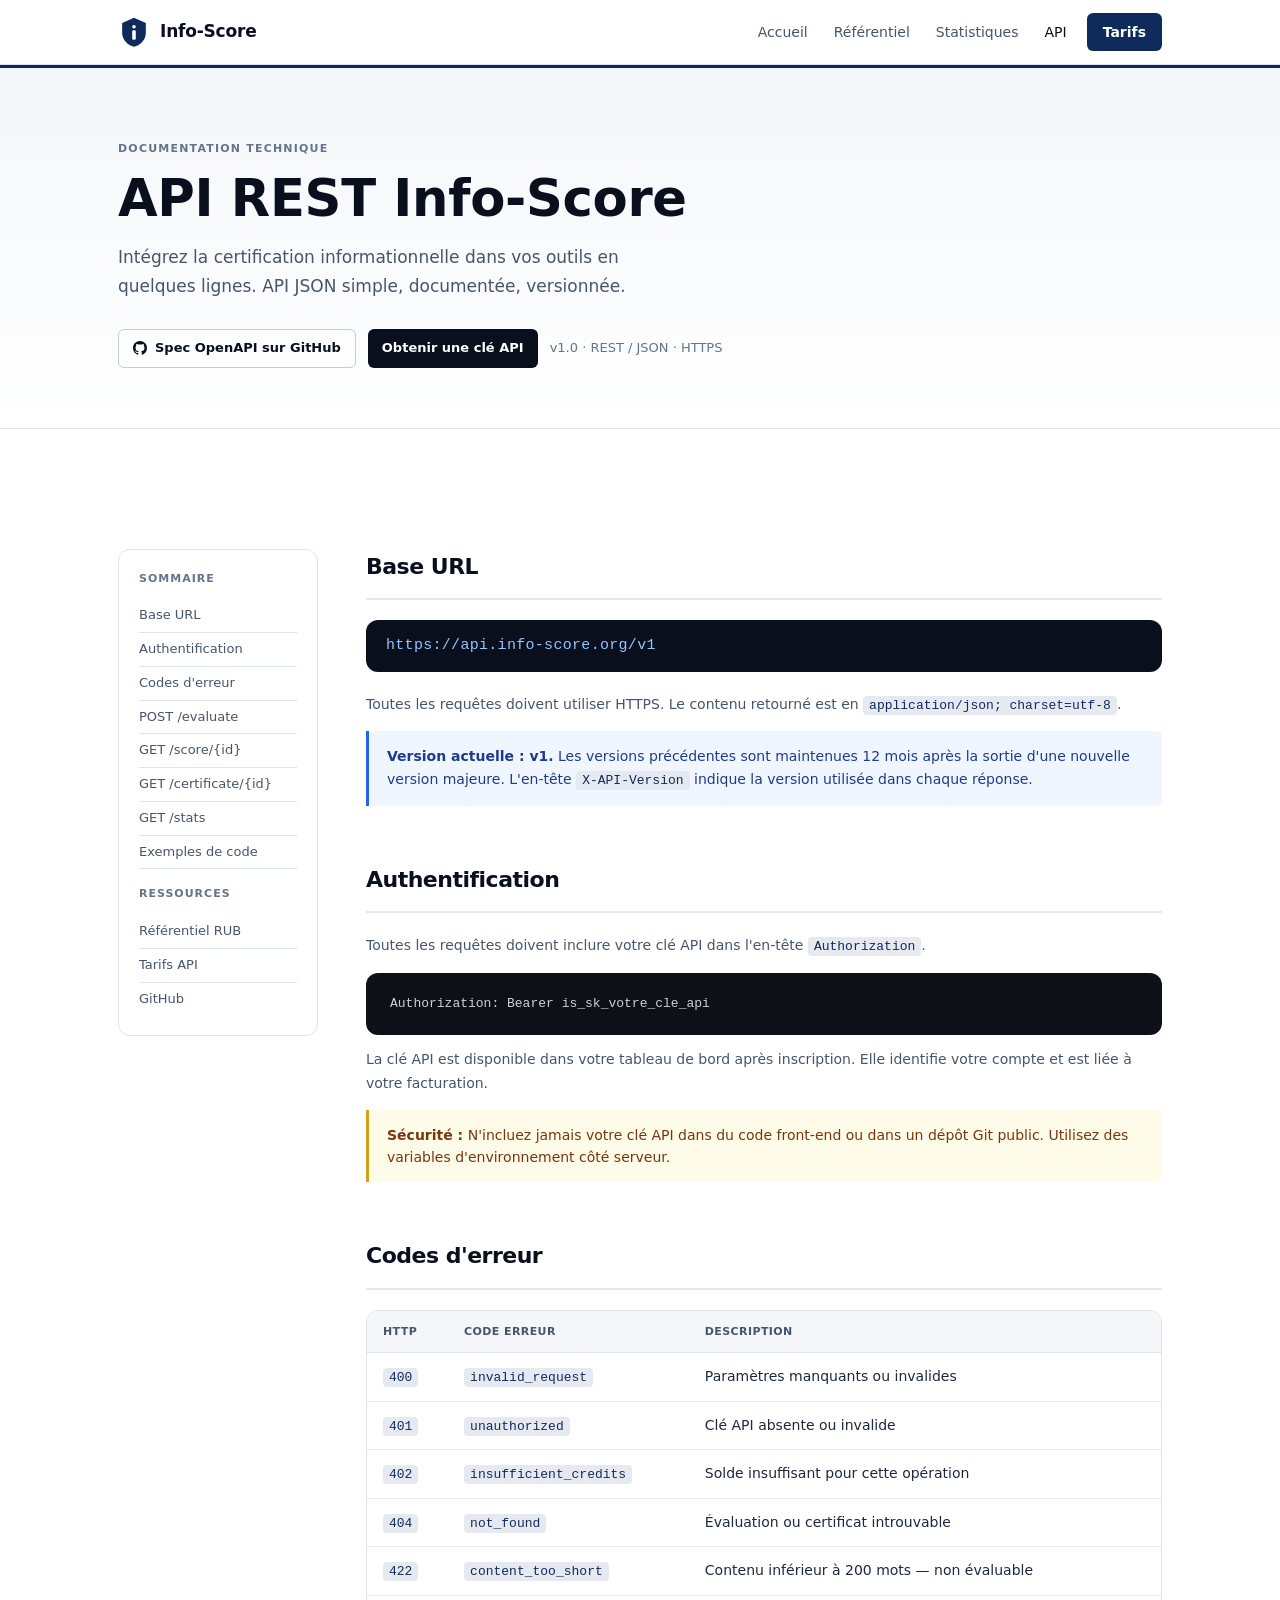
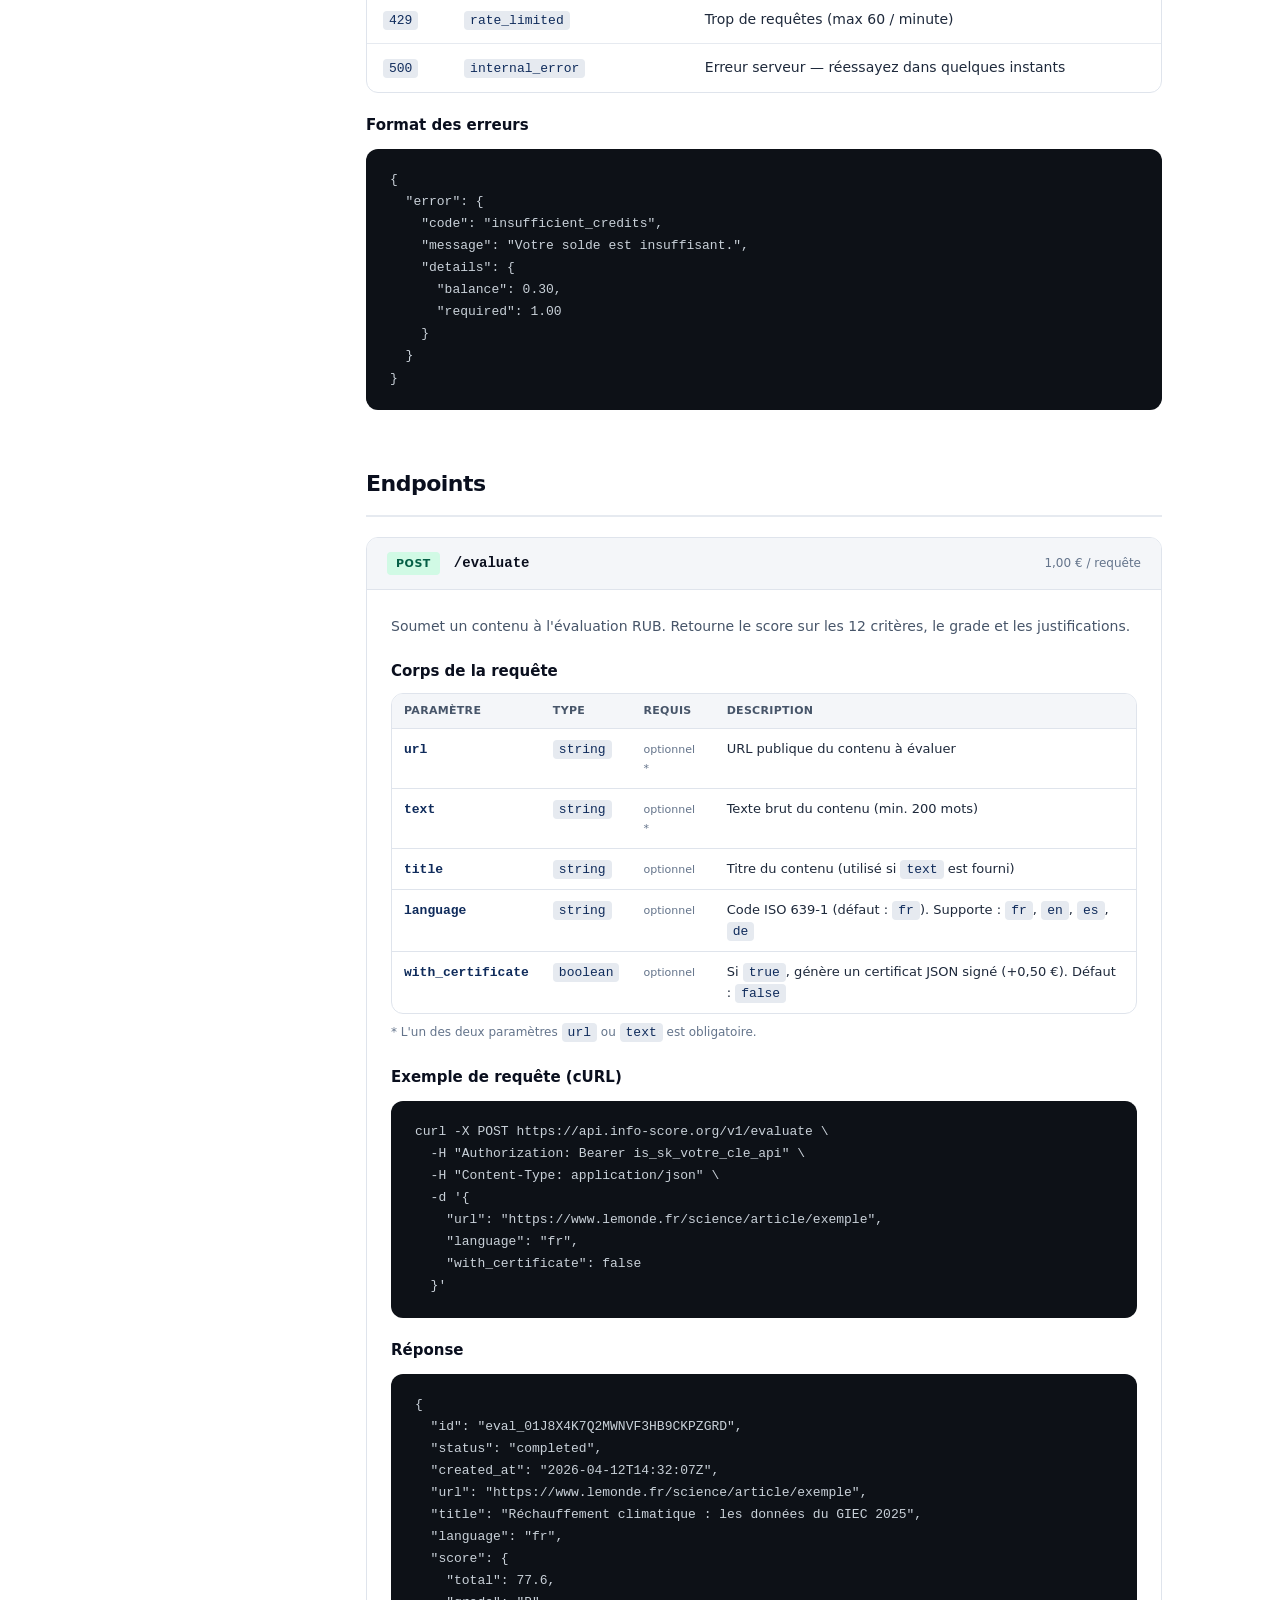
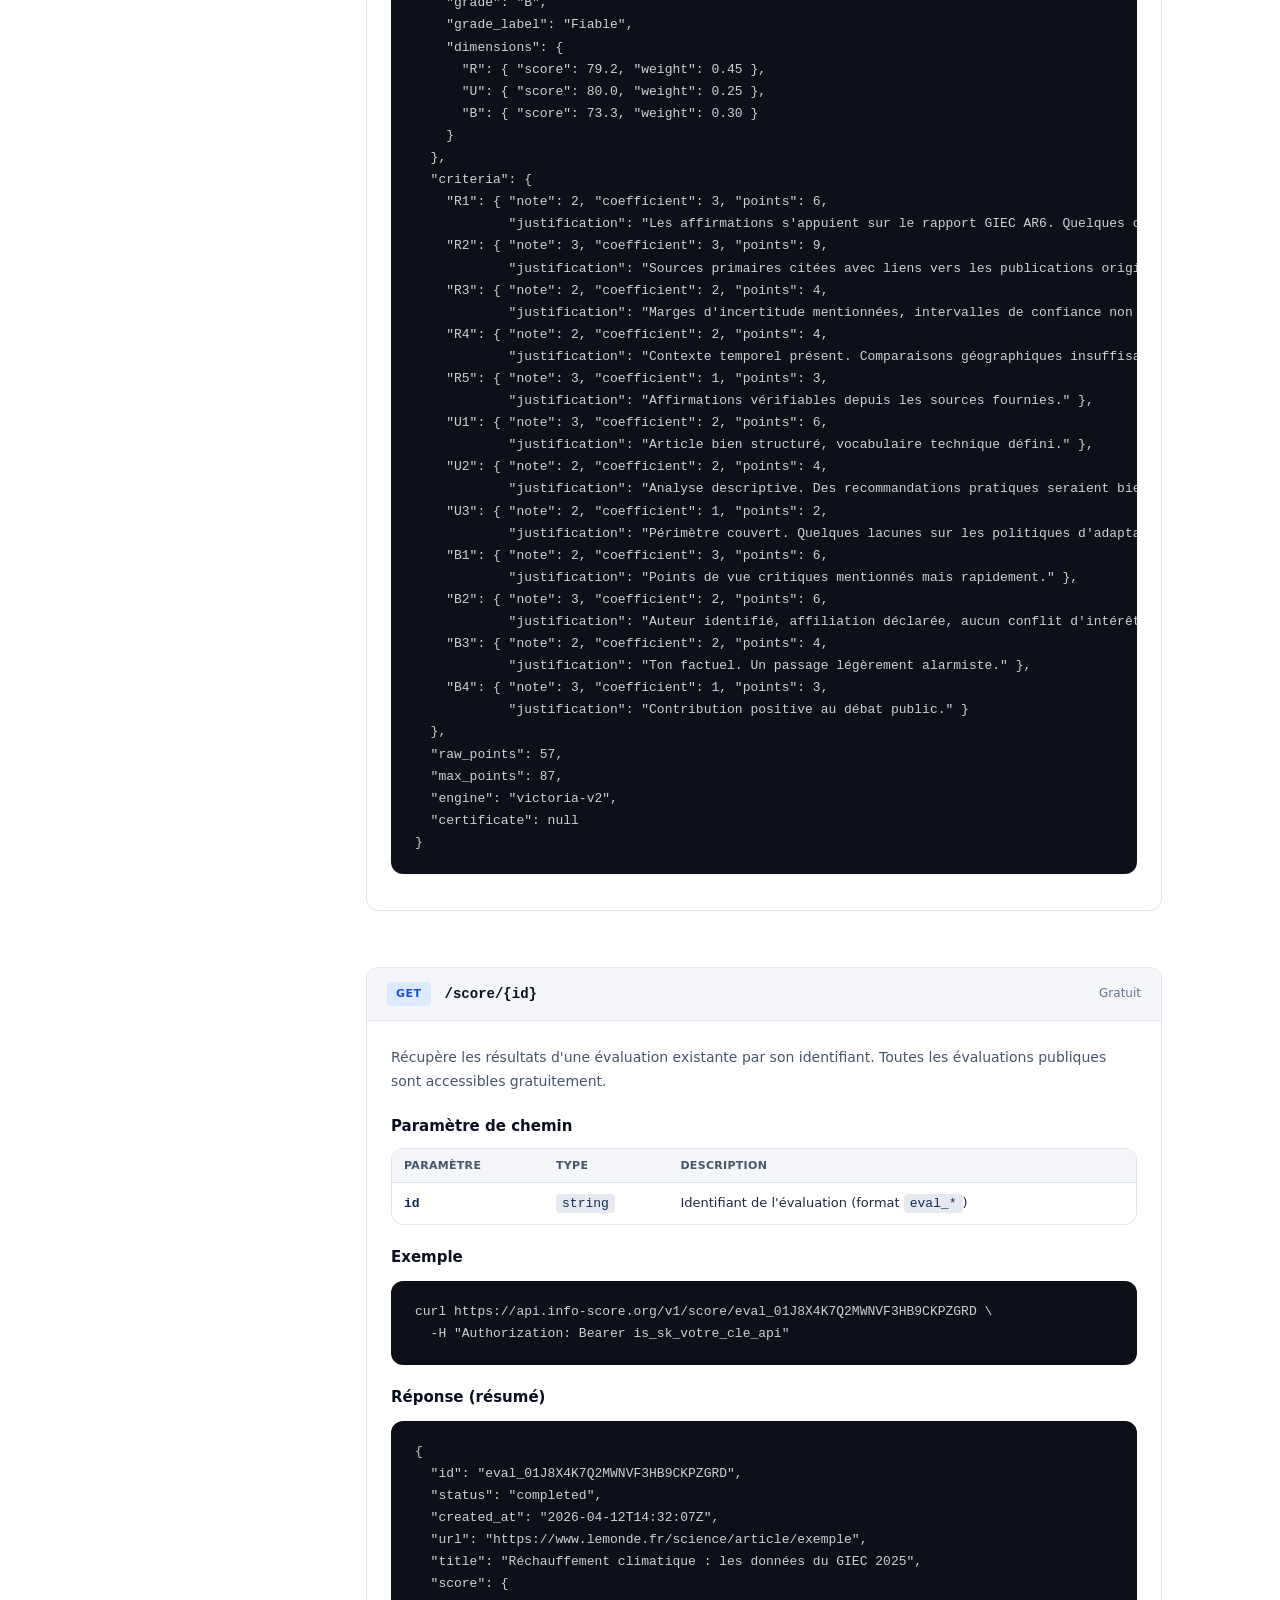
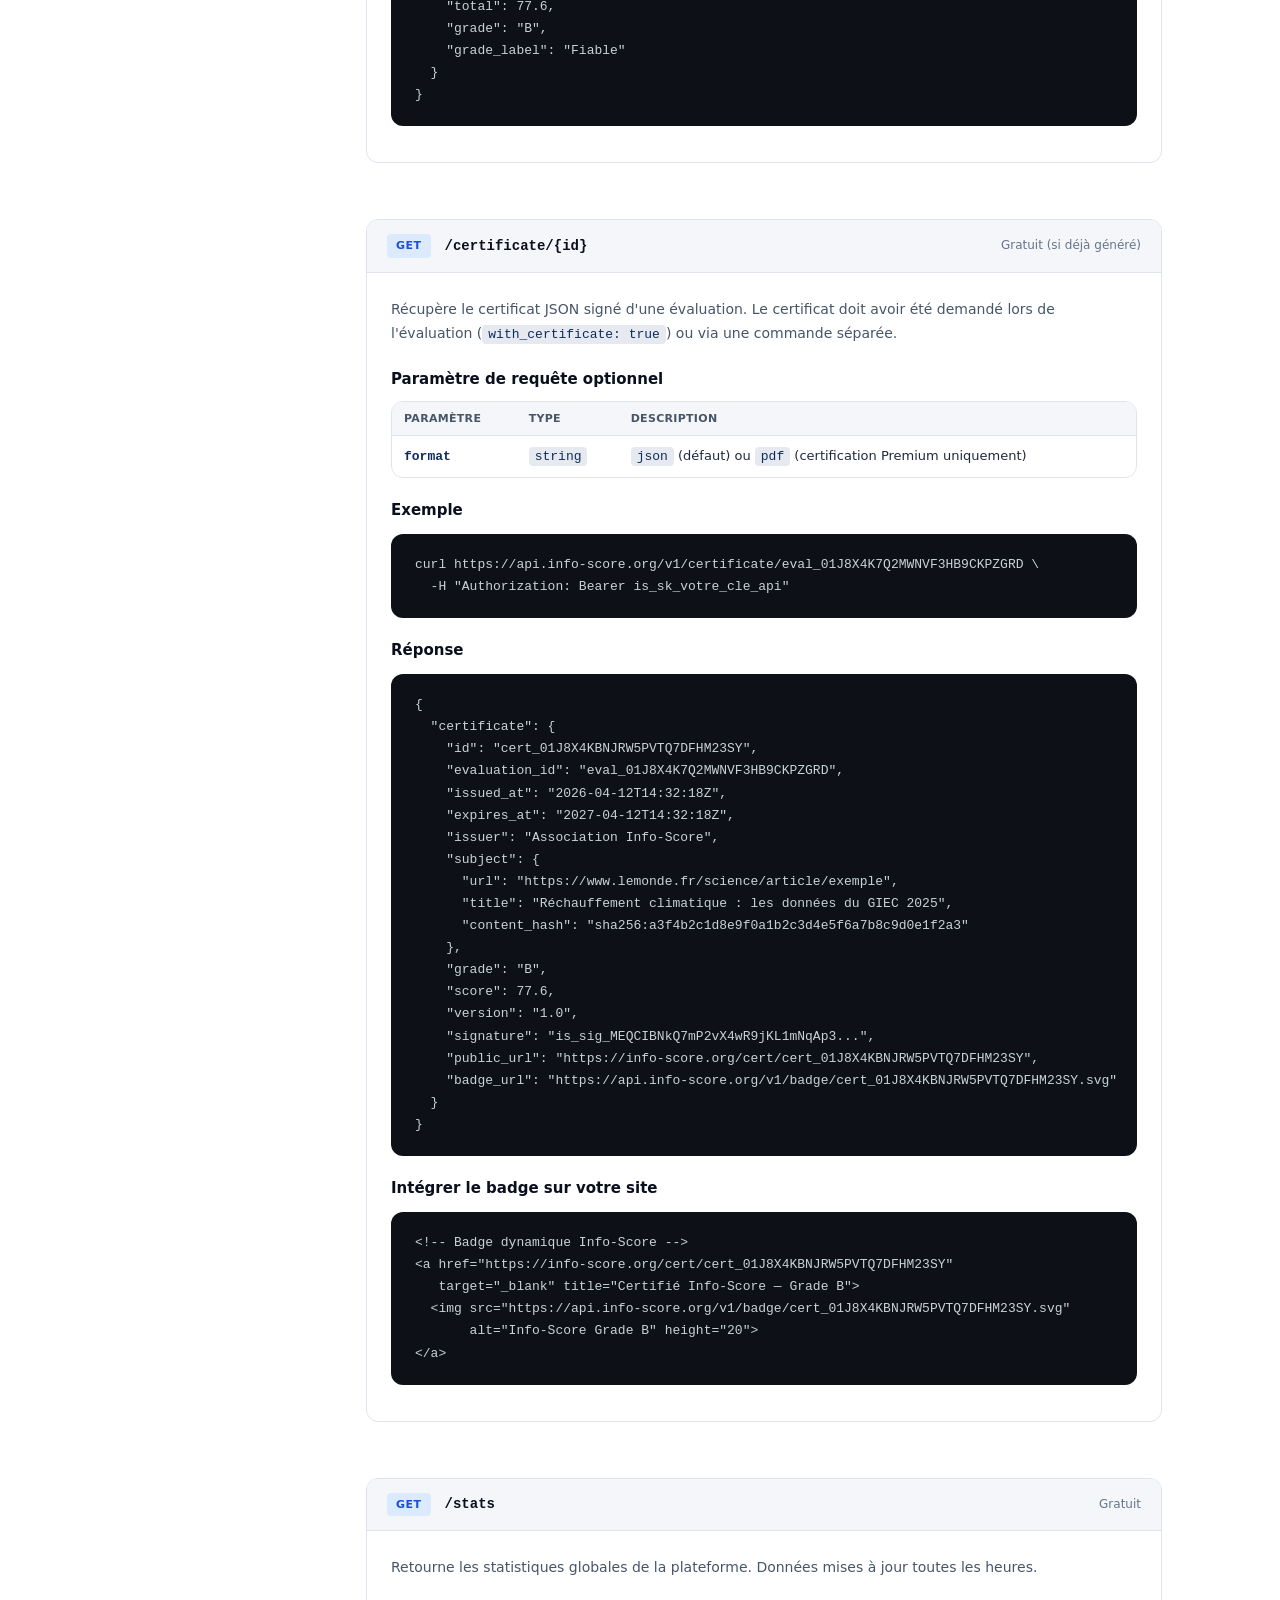
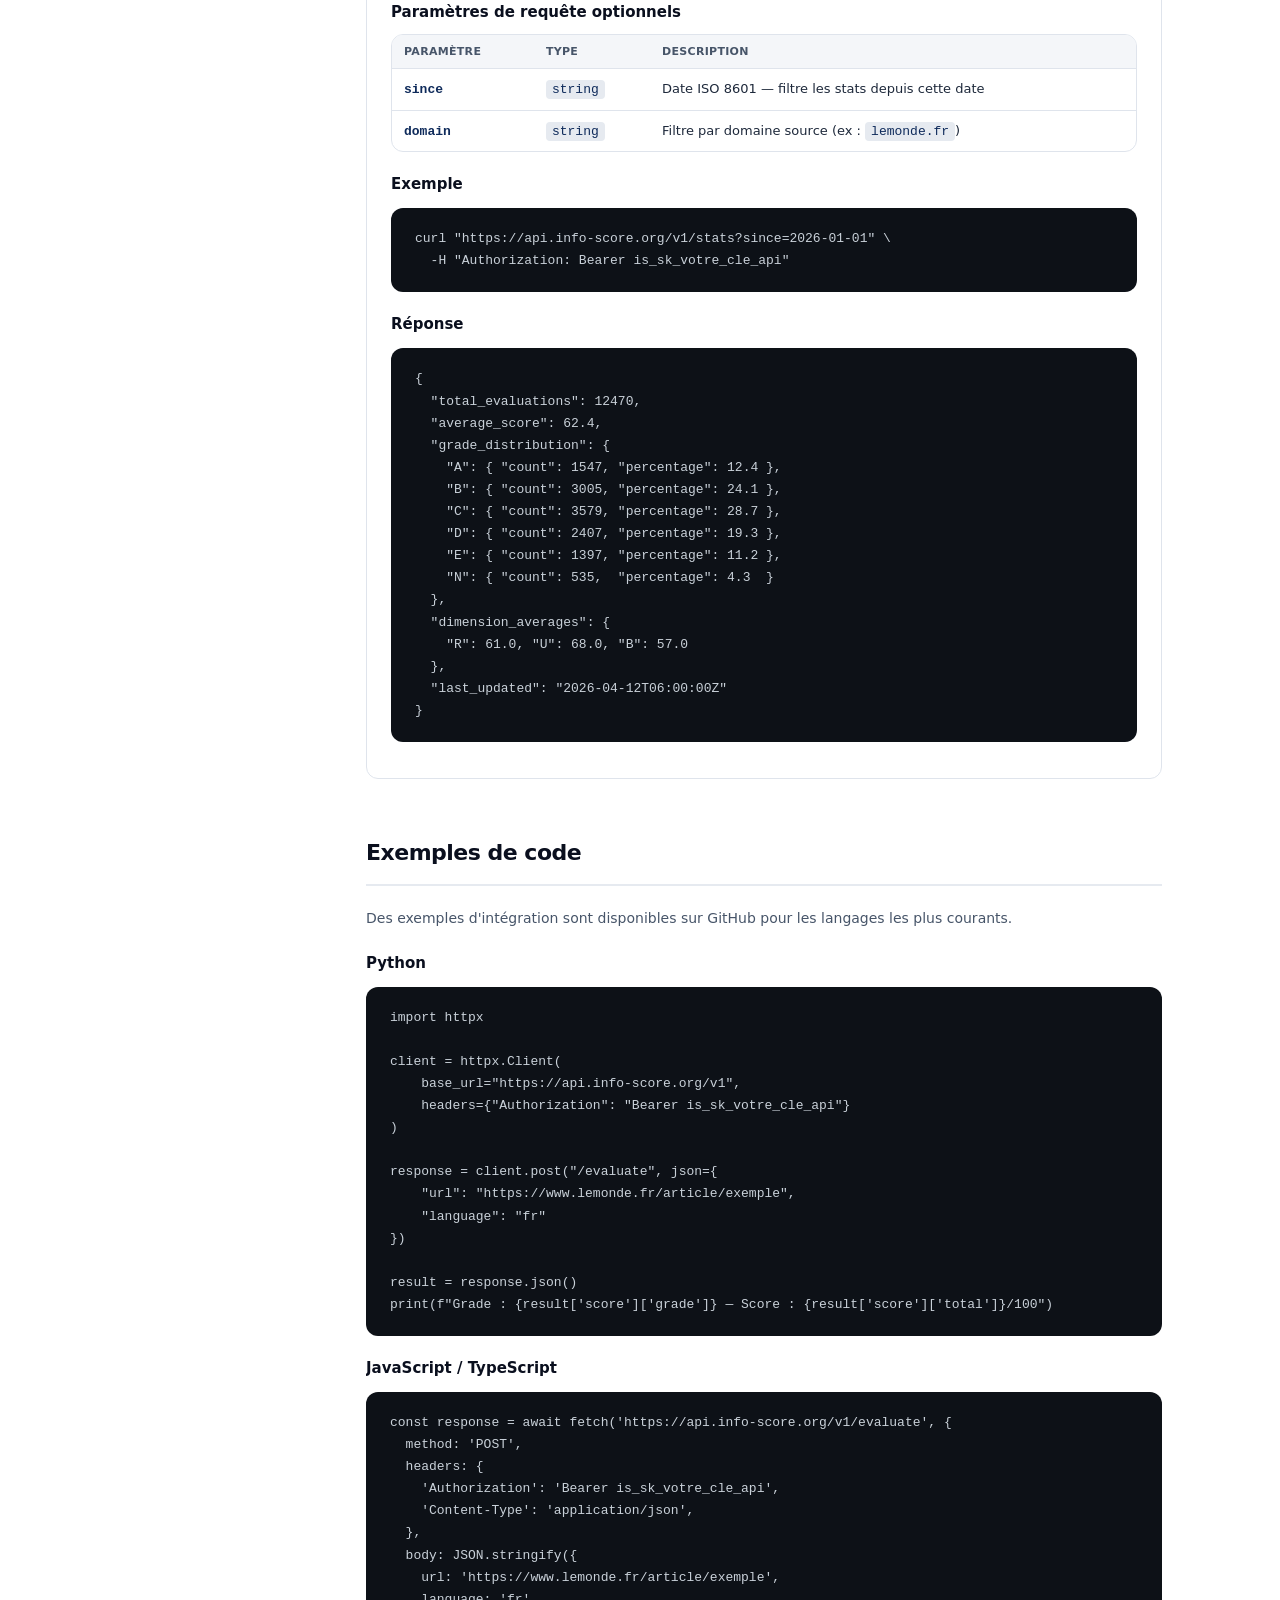
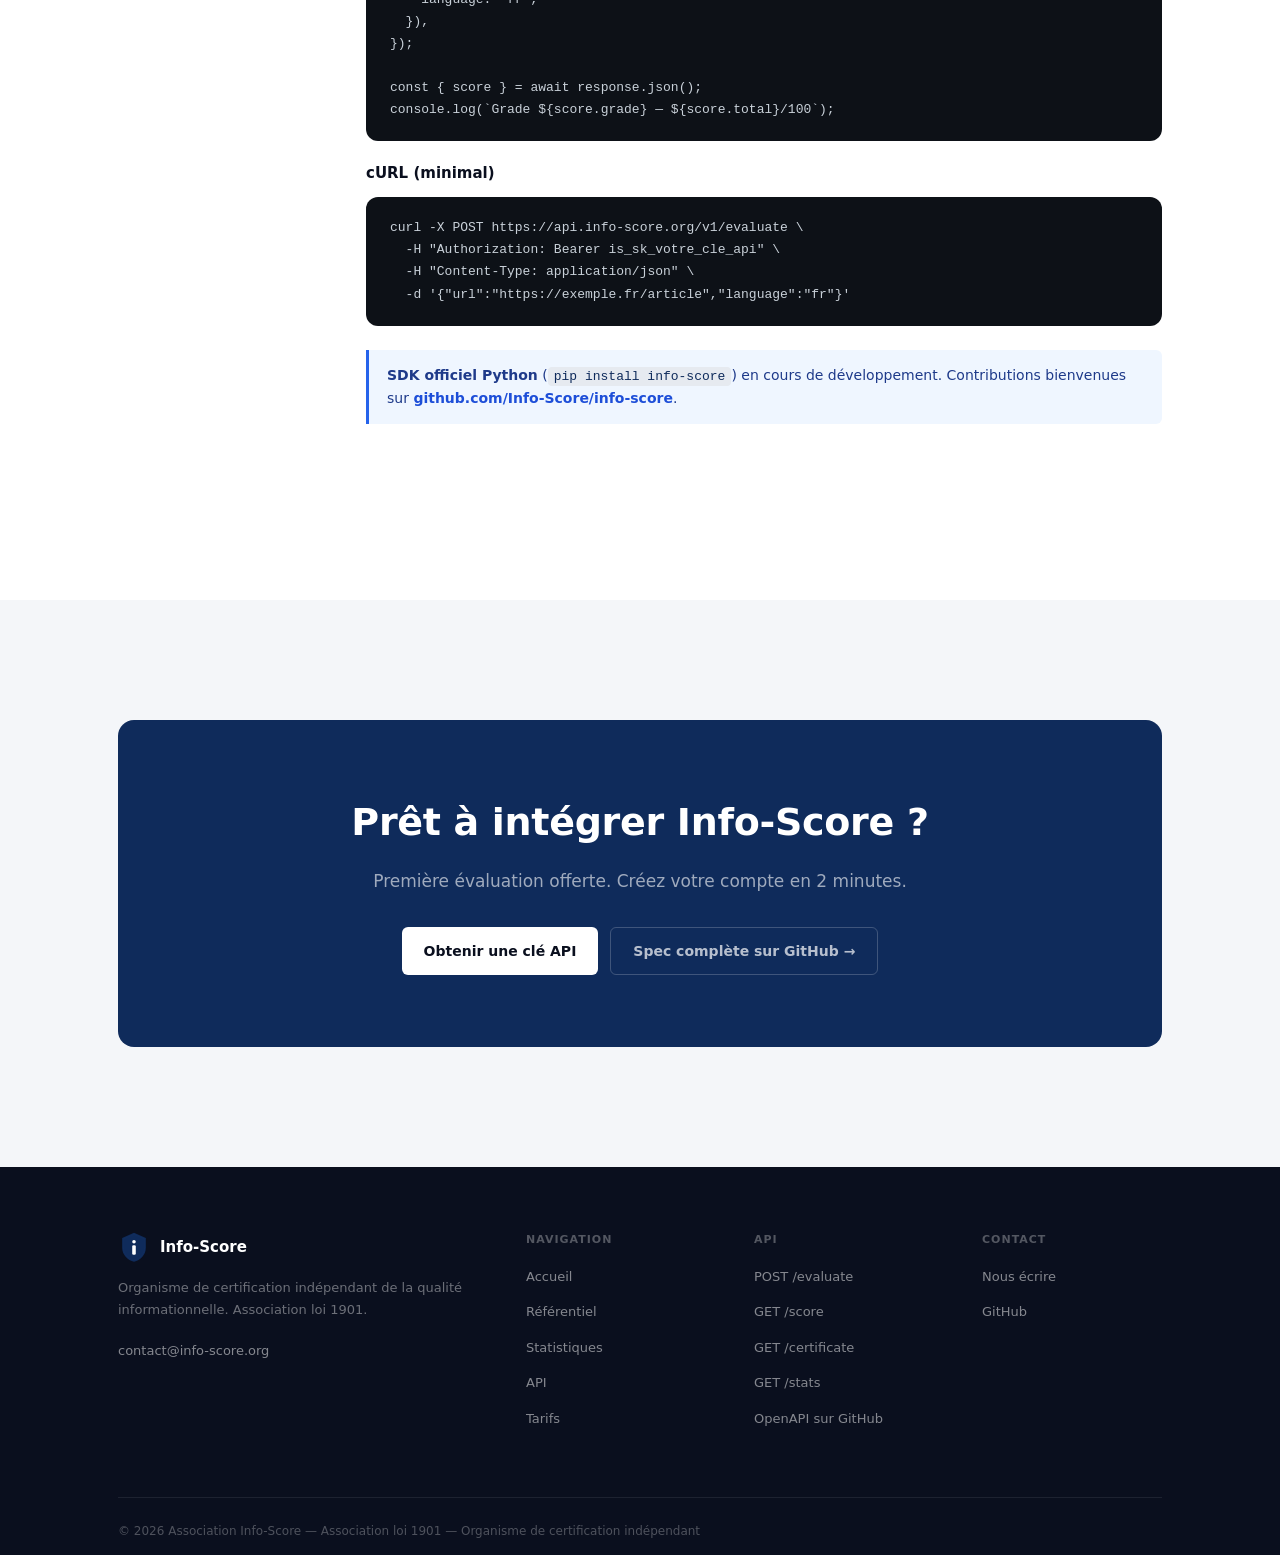
==== commit e4921140: "SDF I-22 : politique de sécurité en meta et chart.js épinglé (SRI) GitHub Pages ne pose aucun en-têt" ====
--- a/api.html
+++ b/api.html
@@ -2,6 +2,8 @@
 <html lang="fr">
 <head>
   <meta charset="UTF-8">
+  <meta http-equiv="Content-Security-Policy" content="default-src 'self'; script-src 'self' 'unsafe-inline' https://cdn.jsdelivr.net; style-src 'self' 'unsafe-inline' https://fonts.googleapis.com; font-src https://fonts.gstatic.com; img-src 'self' data:; connect-src 'self'; object-src 'none'; base-uri 'self'; form-action 'none'">
+  <meta name="referrer" content="strict-origin-when-cross-origin">
   <meta name="viewport" content="width=device-width, initial-scale=1.0">
   <title>API REST — Info-Score</title>
   <meta name="description" content="Documentation de l'API REST Info-Score : évaluer un contenu, récupérer un score, obtenir un certificat. Exemples Python, JS, cURL.">
